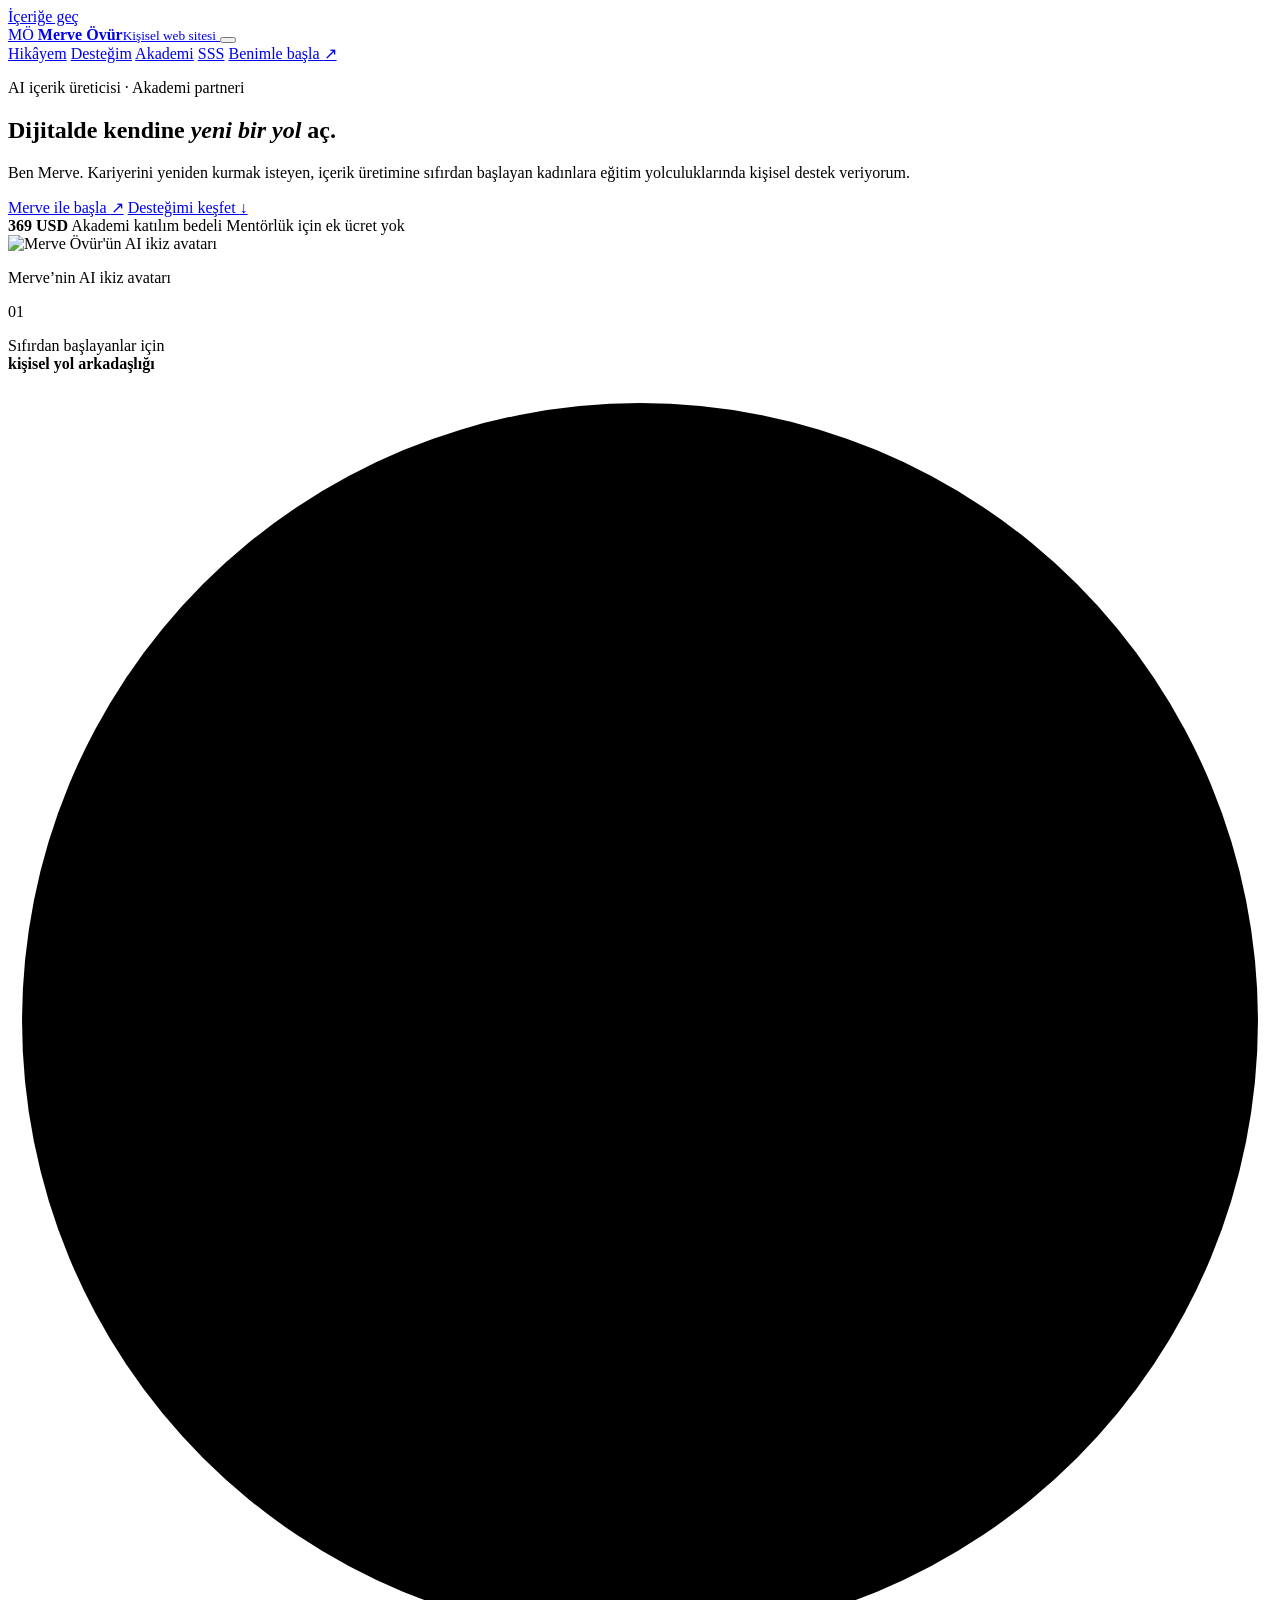
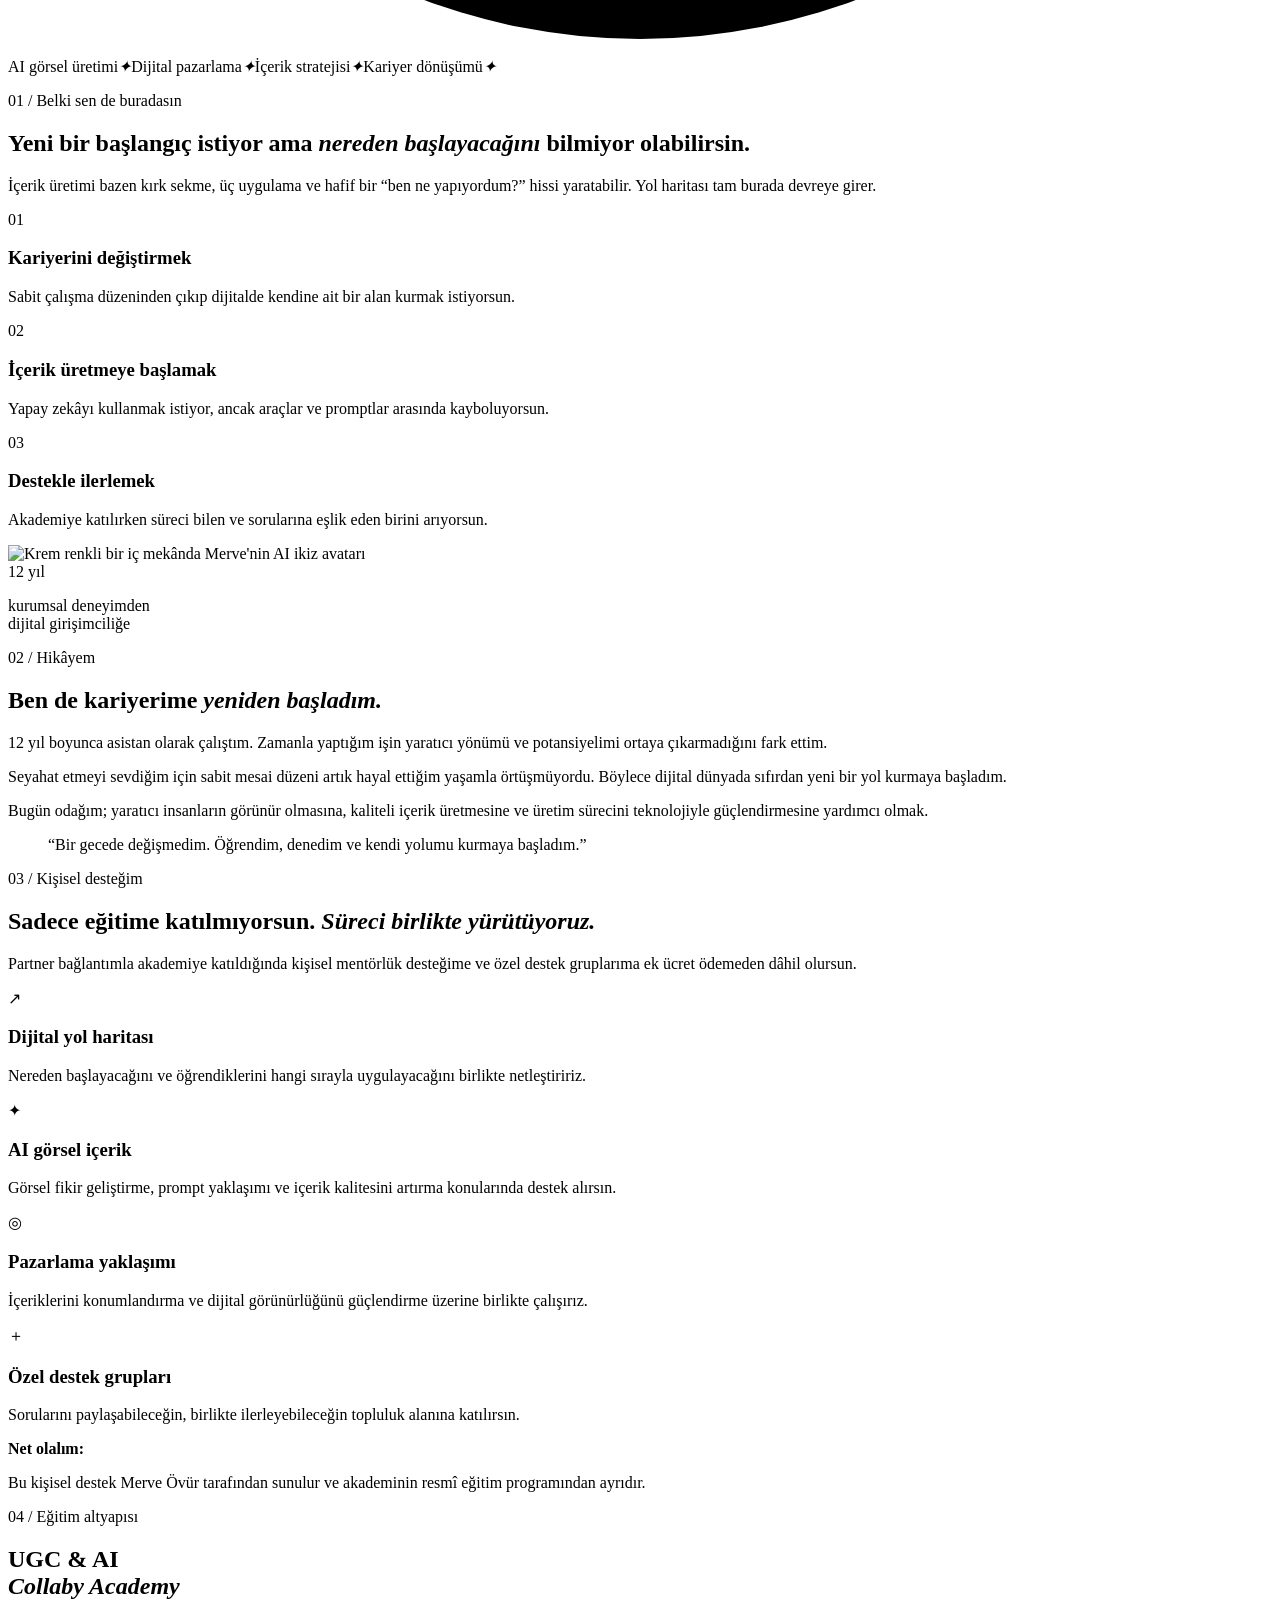
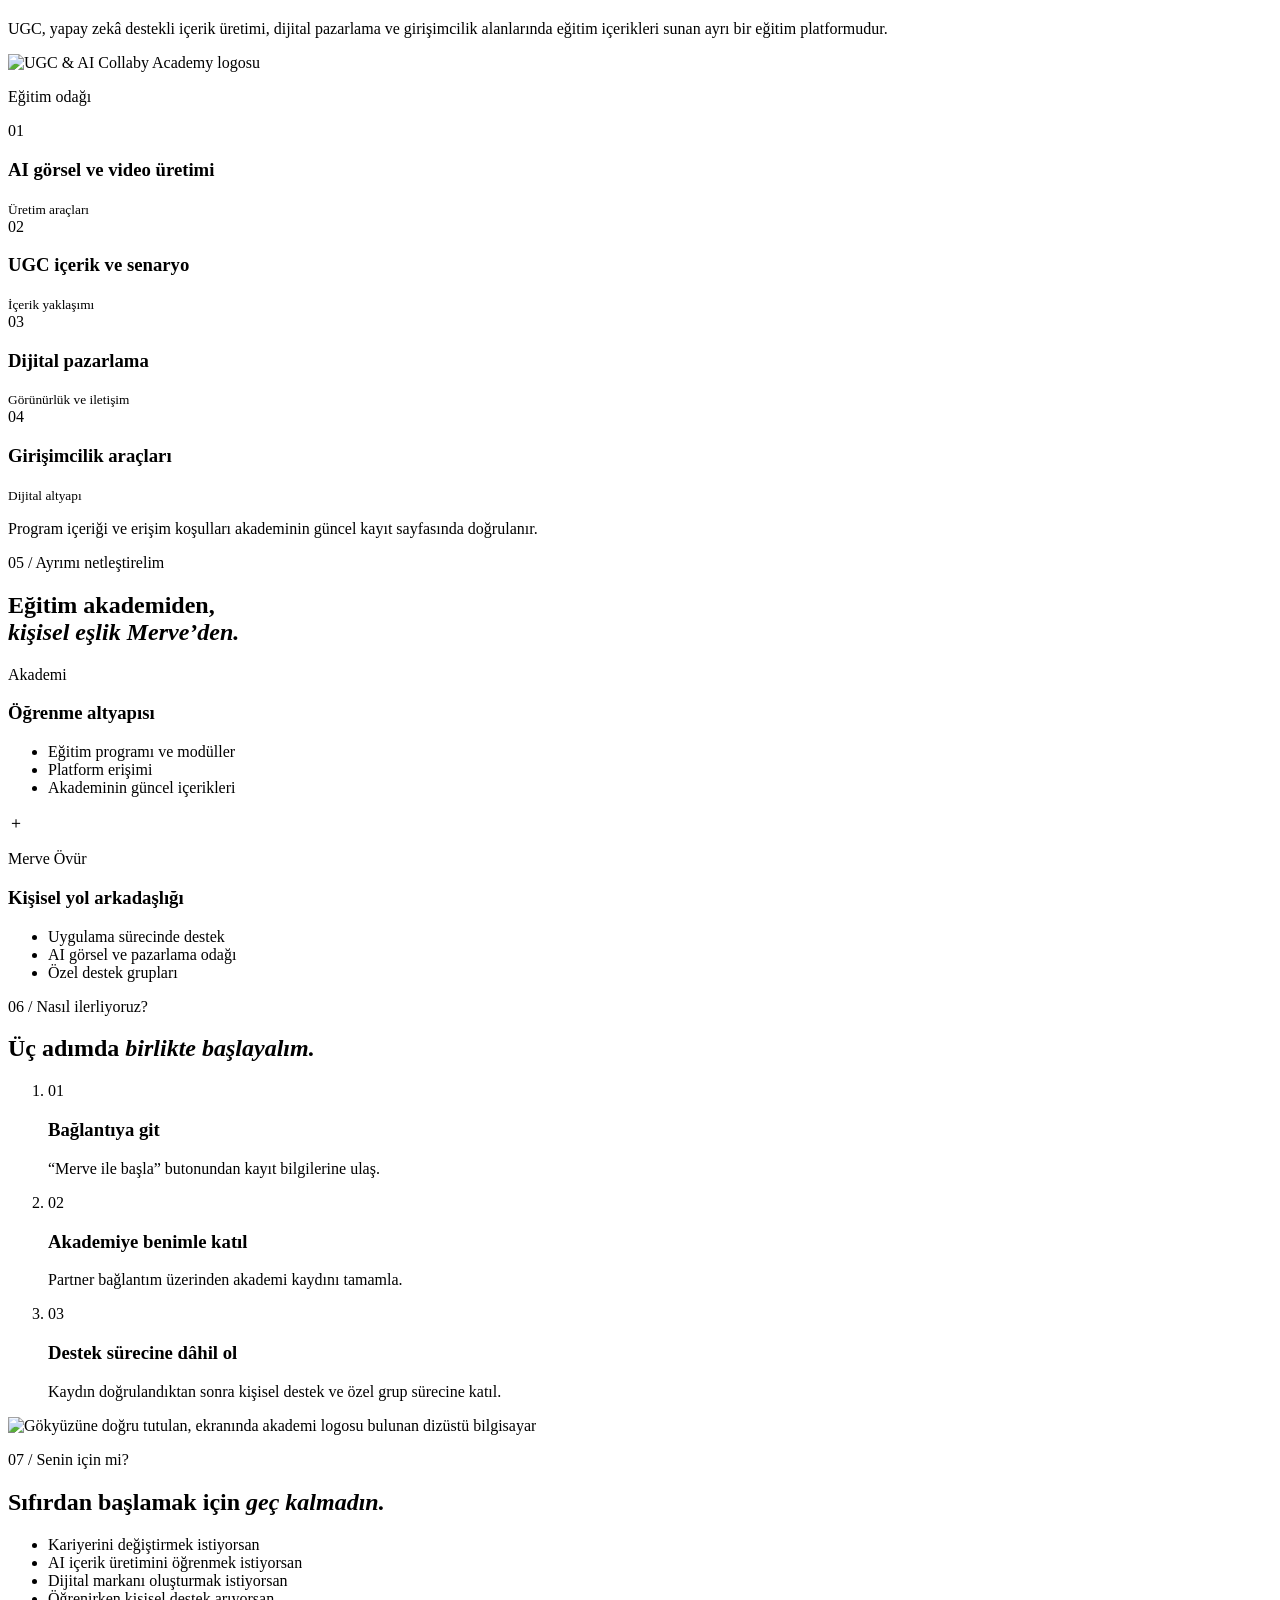
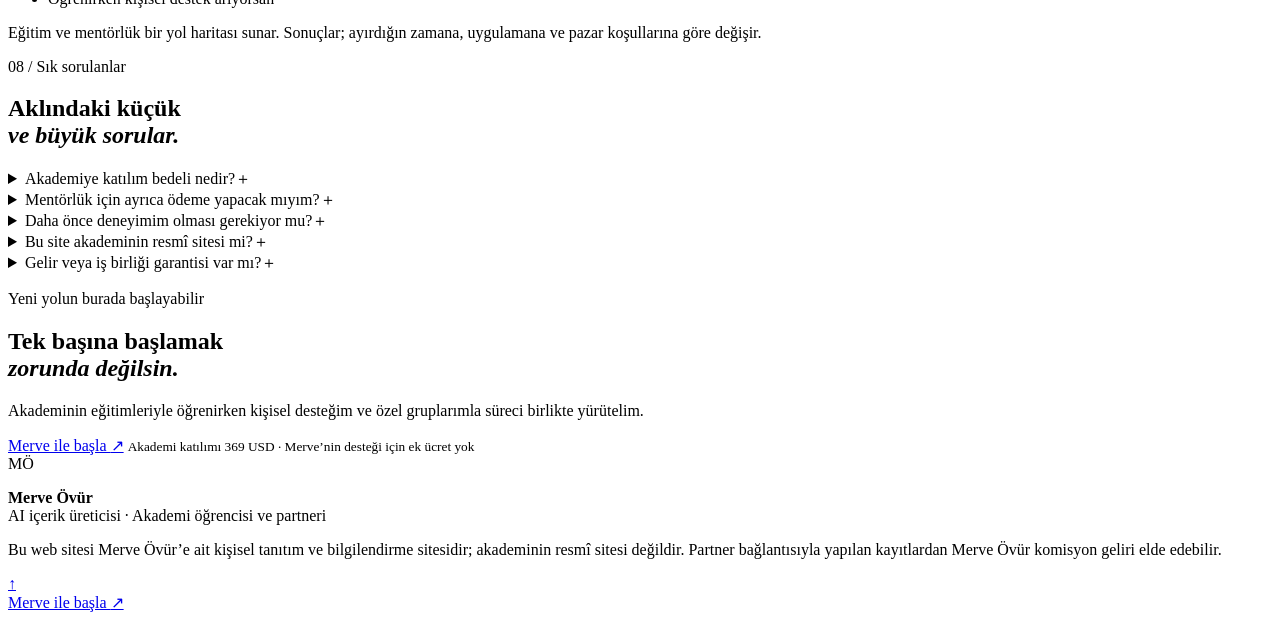
==== index.html @ 75c3d660 "Initialize Merve Digital website" ====
<!doctype html>
<html lang="tr">
  <head>
    <meta charset="UTF-8" />
    <meta name="viewport" content="width=device-width, initial-scale=1.0" />
    <meta name="theme-color" content="#173622" />
    <meta name="description" content="Merve Övür'ün kişisel web sitesi. AI içerik üretimi, dijital pazarlama, UGC & AI Collaby Academy partnerliği ve kişisel mentörlük desteği." />
    <meta property="og:title" content="Merve Övür | AI İçerik ve Dijital Yol Arkadaşlığı" />
    <meta property="og:description" content="Dijitalde yeni bir yol açarken eğitim ve kişisel destekle birlikte ilerle." />
    <meta property="og:type" content="website" />
    <meta property="og:image" content="assets/merve-portrait.webp" />
    <title>Merve Övür | AI İçerik ve Dijital Yol Arkadaşlığı</title>
    <link rel="preconnect" href="https://fonts.googleapis.com" />
    <link rel="preconnect" href="https://fonts.gstatic.com" crossorigin />
    <link href="https://fonts.googleapis.com/css2?family=DM+Sans:wght@400;500;600&family=DM+Serif+Display:ital@0;1&display=swap" rel="stylesheet" />
    <link rel="stylesheet" href="styles.css" />
    <script defer src="script.js"></script>
  </head>
  <body>
    <a class="skip-link" href="#main">İçeriğe geç</a>

    <header class="site-header" data-header>
      <a class="brand" href="#top" aria-label="Merve Övür ana sayfa">
        <span class="brand-mark">MÖ</span>
        <span><strong>Merve Övür</strong><small>Kişisel web sitesi</small></span>
      </a>
      <button class="menu-toggle" type="button" aria-label="Menüyü aç" aria-expanded="false" aria-controls="site-nav" data-menu-toggle>
        <span></span><span></span>
      </button>
      <nav id="site-nav" class="site-nav" aria-label="Ana menü" data-nav>
        <a href="#hikayem">Hikâyem</a>
        <a href="#destegim">Desteğim</a>
        <a href="#akademi">Akademi</a>
        <a href="#sss">SSS</a>
        <a class="button button-small" href="https://linktr.ee/mervedigital.co?utm_source=linktree_profile_share&amp;ltsid=5a8d7bae-e739-41e0-a7a1-f4cec3a619d0" target="_blank" rel="noopener noreferrer">Benimle başla <span aria-hidden="true">↗</span></a>
      </nav>
    </header>

    <main id="main">
      <section class="hero" id="top">
        <div class="hero-copy reveal">
          <p class="eyebrow"><span></span> AI içerik üreticisi · Akademi partneri</p>
          <h1>Dijitalde kendine <em>yeni bir yol</em> aç.</h1>
          <p class="hero-lead">Ben Merve. Kariyerini yeniden kurmak isteyen, içerik üretimine sıfırdan başlayan kadınlara eğitim yolculuklarında kişisel destek veriyorum.</p>
          <div class="hero-actions">
            <a class="button" href="https://linktr.ee/mervedigital.co?utm_source=linktree_profile_share&amp;ltsid=5a8d7bae-e739-41e0-a7a1-f4cec3a619d0" target="_blank" rel="noopener noreferrer">Merve ile başla <span aria-hidden="true">↗</span></a>
            <a class="text-link" href="#destegim">Desteğimi keşfet <span aria-hidden="true">↓</span></a>
          </div>
          <div class="hero-note">
            <strong>369 USD</strong>
            <span>Akademi katılım bedeli</span>
            <span class="dot"></span>
            <span>Mentörlük için ek ücret yok</span>
          </div>
        </div>

        <div class="hero-visual reveal">
          <div class="image-frame">
            <img src="assets/merve-portrait.webp" alt="Merve Övür'ün AI ikiz avatarı" width="857" height="1536" fetchpriority="high" />
            <p class="ai-label">Merve’nin AI ikiz avatarı</p>
          </div>
          <div class="floating-card">
            <span class="card-number">01</span>
            <p>Sıfırdan başlayanlar için<br /><strong>kişisel yol arkadaşlığı</strong></p>
          </div>
          <svg class="hero-orbit" viewBox="0 0 180 180" aria-hidden="true"><circle cx="90" cy="90" r="88" /></svg>
        </div>
      </section>

      <section class="ticker" aria-label="Uzmanlık alanları">
        <div>
          <span>AI görsel üretimi</span><i>✦</i><span>Dijital pazarlama</span><i>✦</i><span>İçerik stratejisi</span><i>✦</i><span>Kariyer dönüşümü</span><i>✦</i>
        </div>
      </section>

      <section class="recognition section" aria-labelledby="recognition-title">
        <p class="section-index">01 / Belki sen de buradasın</p>
        <div class="section-heading reveal">
          <h2 id="recognition-title">Yeni bir başlangıç istiyor ama <em>nereden başlayacağını</em> bilmiyor olabilirsin.</h2>
          <p>İçerik üretimi bazen kırk sekme, üç uygulama ve hafif bir “ben ne yapıyordum?” hissi yaratabilir. Yol haritası tam burada devreye girer.</p>
        </div>
        <div class="need-grid">
          <article class="need-card reveal"><span>01</span><h3>Kariyerini değiştirmek</h3><p>Sabit çalışma düzeninden çıkıp dijitalde kendine ait bir alan kurmak istiyorsun.</p></article>
          <article class="need-card reveal"><span>02</span><h3>İçerik üretmeye başlamak</h3><p>Yapay zekâyı kullanmak istiyor, ancak araçlar ve promptlar arasında kayboluyorsun.</p></article>
          <article class="need-card reveal"><span>03</span><h3>Destekle ilerlemek</h3><p>Akademiye katılırken süreci bilen ve sorularına eşlik eden birini arıyorsun.</p></article>
        </div>
      </section>

      <section class="story section" id="hikayem" aria-labelledby="story-title">
        <div class="story-visual reveal">
          <img src="assets/merve-story.webp" alt="Krem renkli bir iç mekânda Merve'nin AI ikiz avatarı" width="768" height="1344" loading="lazy" />
          <div class="story-caption"><span>12 yıl</span><p>kurumsal deneyimden<br />dijital girişimciliğe</p></div>
        </div>
        <div class="story-copy reveal">
          <p class="section-index">02 / Hikâyem</p>
          <h2 id="story-title">Ben de kariyerime <em>yeniden başladım.</em></h2>
          <p class="lead">12 yıl boyunca asistan olarak çalıştım. Zamanla yaptığım işin yaratıcı yönümü ve potansiyelimi ortaya çıkarmadığını fark ettim.</p>
          <p>Seyahat etmeyi sevdiğim için sabit mesai düzeni artık hayal ettiğim yaşamla örtüşmüyordu. Böylece dijital dünyada sıfırdan yeni bir yol kurmaya başladım.</p>
          <p>Bugün odağım; yaratıcı insanların görünür olmasına, kaliteli içerik üretmesine ve üretim sürecini teknolojiyle güçlendirmesine yardımcı olmak.</p>
          <blockquote>“Bir gecede değişmedim. Öğrendim, denedim ve kendi yolumu kurmaya başladım.”</blockquote>
        </div>
      </section>

      <section class="support section" id="destegim" aria-labelledby="support-title">
        <div class="section-heading light reveal">
          <p class="section-index">03 / Kişisel desteğim</p>
          <h2 id="support-title">Sadece eğitime katılmıyorsun. <em>Süreci birlikte yürütüyoruz.</em></h2>
          <p>Partner bağlantımla akademiye katıldığında kişisel mentörlük desteğime ve özel destek gruplarıma ek ücret ödemeden dâhil olursun.</p>
        </div>
        <div class="support-grid">
          <article class="support-card reveal"><div class="icon">↗</div><h3>Dijital yol haritası</h3><p>Nereden başlayacağını ve öğrendiklerini hangi sırayla uygulayacağını birlikte netleştiririz.</p></article>
          <article class="support-card reveal"><div class="icon">✦</div><h3>AI görsel içerik</h3><p>Görsel fikir geliştirme, prompt yaklaşımı ve içerik kalitesini artırma konularında destek alırsın.</p></article>
          <article class="support-card reveal"><div class="icon">◎</div><h3>Pazarlama yaklaşımı</h3><p>İçeriklerini konumlandırma ve dijital görünürlüğünü güçlendirme üzerine birlikte çalışırız.</p></article>
          <article class="support-card reveal"><div class="icon">＋</div><h3>Özel destek grupları</h3><p>Sorularını paylaşabileceğin, birlikte ilerleyebileceğin topluluk alanına katılırsın.</p></article>
        </div>
        <div class="clarity-note reveal">
          <strong>Net olalım:</strong>
          <p>Bu kişisel destek Merve Övür tarafından sunulur ve akademinin resmî eğitim programından ayrıdır.</p>
        </div>
      </section>

      <section class="academy section" id="akademi" aria-labelledby="academy-title">
        <div class="academy-intro reveal">
          <p class="section-index">04 / Eğitim altyapısı</p>
          <h2 id="academy-title">UGC &amp; AI<br /><em>Collaby Academy</em></h2>
          <p>UGC, yapay zekâ destekli içerik üretimi, dijital pazarlama ve girişimcilik alanlarında eğitim içerikleri sunan ayrı bir eğitim platformudur.</p>
          <img class="academy-logo" src="assets/academy-logo.webp" alt="UGC & AI Collaby Academy logosu" width="1280" height="1280" loading="lazy" />
        </div>
        <div class="curriculum reveal">
          <p class="curriculum-label">Eğitim odağı</p>
          <div class="curriculum-list">
            <div><span>01</span><h3>AI görsel ve video üretimi</h3><small>Üretim araçları</small></div>
            <div><span>02</span><h3>UGC içerik ve senaryo</h3><small>İçerik yaklaşımı</small></div>
            <div><span>03</span><h3>Dijital pazarlama</h3><small>Görünürlük ve iletişim</small></div>
            <div><span>04</span><h3>Girişimcilik araçları</h3><small>Dijital altyapı</small></div>
          </div>
          <p class="curriculum-disclaimer">Program içeriği ve erişim koşulları akademinin güncel kayıt sayfasında doğrulanır.</p>
        </div>
      </section>

      <section class="difference section" aria-labelledby="difference-title">
        <p class="section-index">05 / Ayrımı netleştirelim</p>
        <div class="section-heading reveal"><h2 id="difference-title">Eğitim akademiden,<br /><em>kişisel eşlik Merve’den.</em></h2></div>
        <div class="comparison reveal">
          <article><p class="comparison-kicker">Akademi</p><h3>Öğrenme altyapısı</h3><ul><li>Eğitim programı ve modüller</li><li>Platform erişimi</li><li>Akademinin güncel içerikleri</li></ul></article>
          <div class="comparison-plus">＋</div>
          <article class="accent"><p class="comparison-kicker">Merve Övür</p><h3>Kişisel yol arkadaşlığı</h3><ul><li>Uygulama sürecinde destek</li><li>AI görsel ve pazarlama odağı</li><li>Özel destek grupları</li></ul></article>
        </div>
      </section>

      <section class="steps section" aria-labelledby="steps-title">
        <div class="section-heading reveal"><p class="section-index">06 / Nasıl ilerliyoruz?</p><h2 id="steps-title">Üç adımda <em>birlikte başlayalım.</em></h2></div>
        <ol class="step-list">
          <li class="reveal"><span>01</span><div><h3>Bağlantıya git</h3><p>“Merve ile başla” butonundan kayıt bilgilerine ulaş.</p></div></li>
          <li class="reveal"><span>02</span><div><h3>Akademiye benimle katıl</h3><p>Partner bağlantım üzerinden akademi kaydını tamamla.</p></div></li>
          <li class="reveal"><span>03</span><div><h3>Destek sürecine dâhil ol</h3><p>Kaydın doğrulandıktan sonra kişisel destek ve özel grup sürecine katıl.</p></div></li>
        </ol>
      </section>

      <section class="fit section" aria-labelledby="fit-title">
        <div class="fit-image reveal"><img src="assets/academy-sky.webp" alt="Gökyüzüne doğru tutulan, ekranında akademi logosu bulunan dizüstü bilgisayar" width="720" height="1280" loading="lazy" /></div>
        <div class="fit-copy reveal"><p class="section-index">07 / Senin için mi?</p><h2 id="fit-title">Sıfırdan başlamak için <em>geç kalmadın.</em></h2><ul class="check-list"><li>Kariyerini değiştirmek istiyorsan</li><li>AI içerik üretimini öğrenmek istiyorsan</li><li>Dijital markanı oluşturmak istiyorsan</li><li>Öğrenirken kişisel destek arıyorsan</li></ul><p class="result-note">Eğitim ve mentörlük bir yol haritası sunar. Sonuçlar; ayırdığın zamana, uygulamana ve pazar koşullarına göre değişir.</p></div>
      </section>

      <section class="faq section" id="sss" aria-labelledby="faq-title">
        <div class="faq-heading reveal"><p class="section-index">08 / Sık sorulanlar</p><h2 id="faq-title">Aklındaki küçük<br /><em>ve büyük sorular.</em></h2></div>
        <div class="accordion" data-accordion>
          <details class="reveal"><summary>Akademiye katılım bedeli nedir?<span>＋</span></summary><p>Paylaşılan güncel katılım bedeli 369 USD’dir. Ödeme ve erişim koşullarını kayıt ekranında görebilirsin.</p></details>
          <details class="reveal"><summary>Mentörlük için ayrıca ödeme yapacak mıyım?<span>＋</span></summary><p>Hayır. Merve’nin partner bağlantısıyla akademiye katıldığında kişisel mentörlük ve özel grup desteği için ek ücret ödemezsin.</p></details>
          <details class="reveal"><summary>Daha önce deneyimim olması gerekiyor mu?<span>＋</span></summary><p>Hayır. Yapı, dijital içerik üretimine ve girişimciliğe sıfırdan başlayan kişilere de yöneliktir.</p></details>
          <details class="reveal"><summary>Bu site akademinin resmî sitesi mi?<span>＋</span></summary><p>Hayır. Bu site Merve Övür’e ait kişisel web sitesidir. Merve, akademinin öğrencisi ve partneridir.</p></details>
          <details class="reveal"><summary>Gelir veya iş birliği garantisi var mı?<span>＋</span></summary><p>Hayır. Eğitim veya mentörlük belirli bir gelir, müşteri ya da marka iş birliği garantisi vermez.</p></details>
        </div>
      </section>

      <section class="final-cta">
        <div class="cta-orbit" aria-hidden="true"></div>
        <p class="eyebrow"><span></span> Yeni yolun burada başlayabilir</p>
        <h2>Tek başına başlamak<br /><em>zorunda değilsin.</em></h2>
        <p>Akademinin eğitimleriyle öğrenirken kişisel desteğim ve özel gruplarımla süreci birlikte yürütelim.</p>
        <a class="button button-light" href="https://linktr.ee/mervedigital.co?utm_source=linktree_profile_share&amp;ltsid=5a8d7bae-e739-41e0-a7a1-f4cec3a619d0" target="_blank" rel="noopener noreferrer">Merve ile başla <span aria-hidden="true">↗</span></a>
        <small>Akademi katılımı 369 USD · Merve’nin desteği için ek ücret yok</small>
      </section>
    </main>

    <footer class="site-footer">
      <div><span class="footer-monogram">MÖ</span><p><strong>Merve Övür</strong><br />AI içerik üreticisi · Akademi öğrencisi ve partneri</p></div>
      <p class="legal">Bu web sitesi Merve Övür’e ait kişisel tanıtım ve bilgilendirme sitesidir; akademinin resmî sitesi değildir. Partner bağlantısıyla yapılan kayıtlardan Merve Övür komisyon geliri elde edebilir.</p>
      <a href="#top" class="to-top" aria-label="Sayfanın başına dön">↑</a>
    </footer>

    <a class="mobile-cta" href="https://linktr.ee/mervedigital.co?utm_source=linktree_profile_share&amp;ltsid=5a8d7bae-e739-41e0-a7a1-f4cec3a619d0" target="_blank" rel="noopener noreferrer">Merve ile başla <span>↗</span></a>
  </body>
</html>
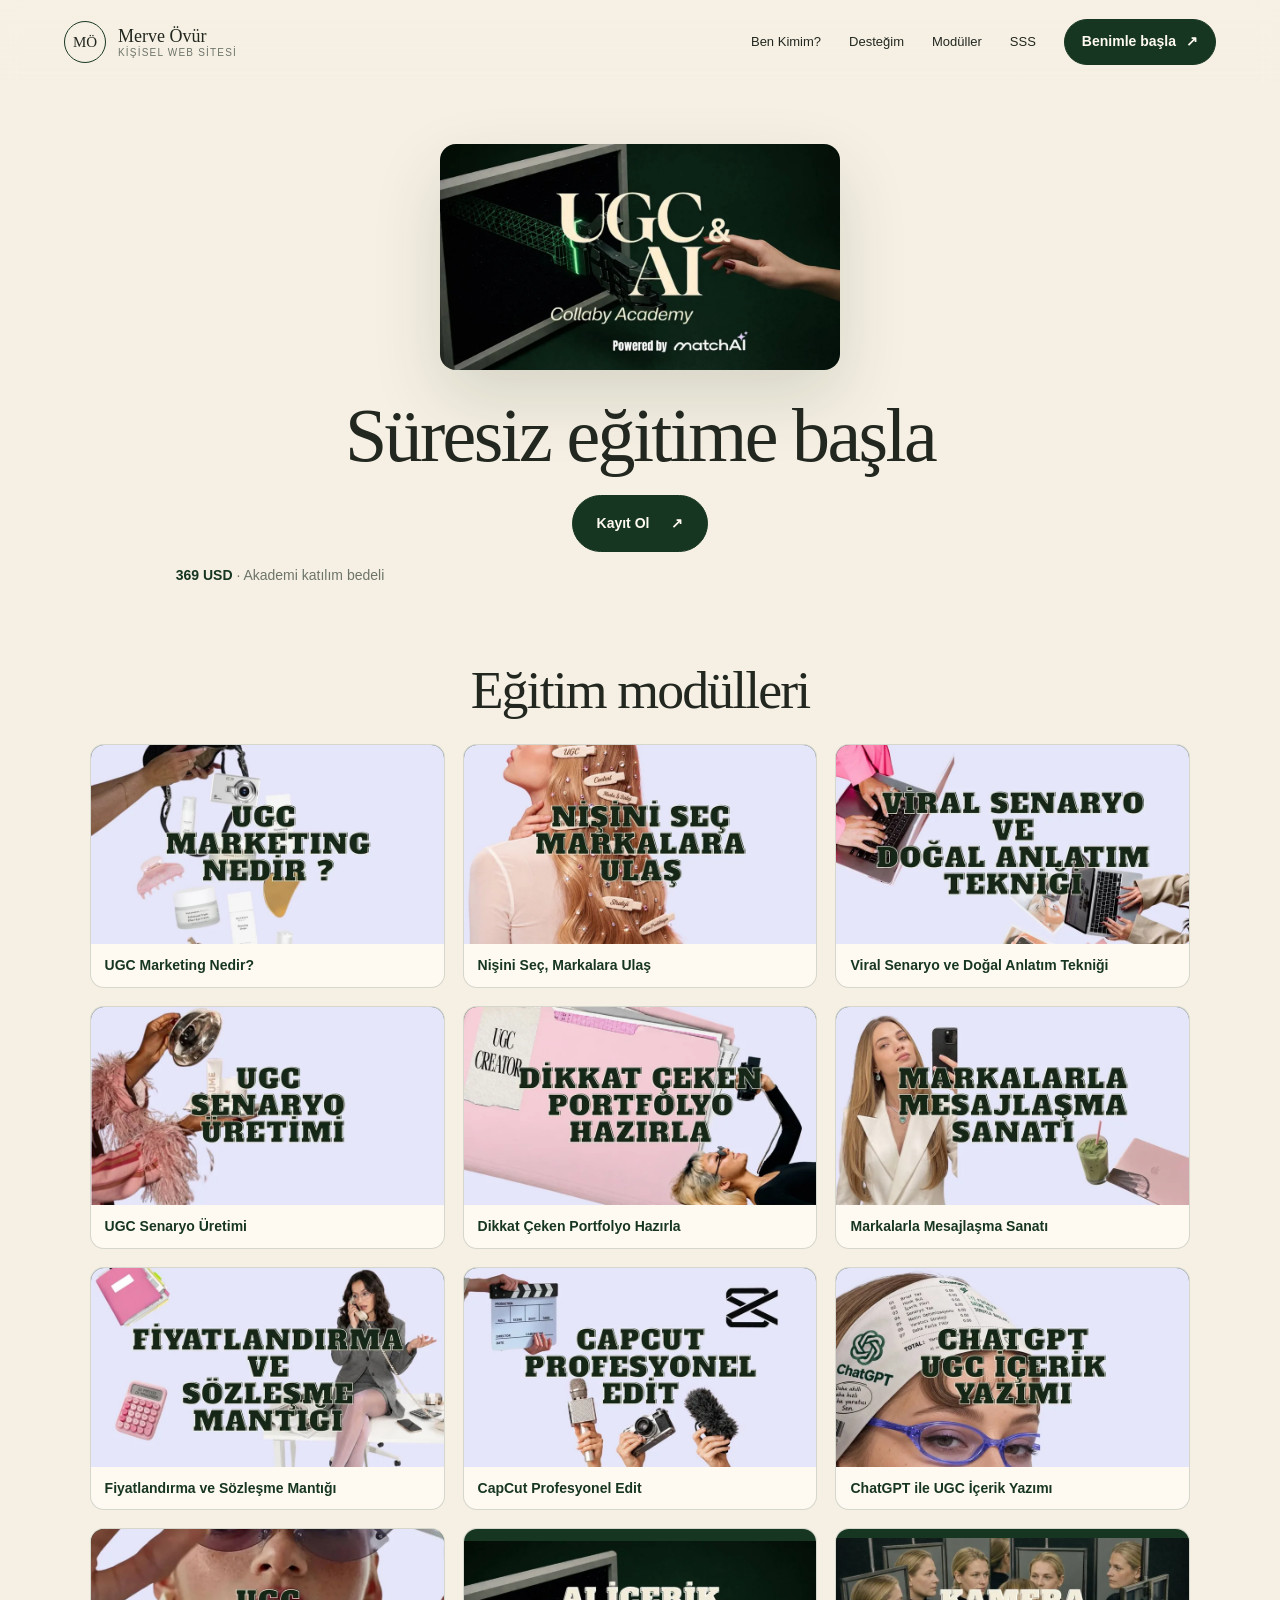
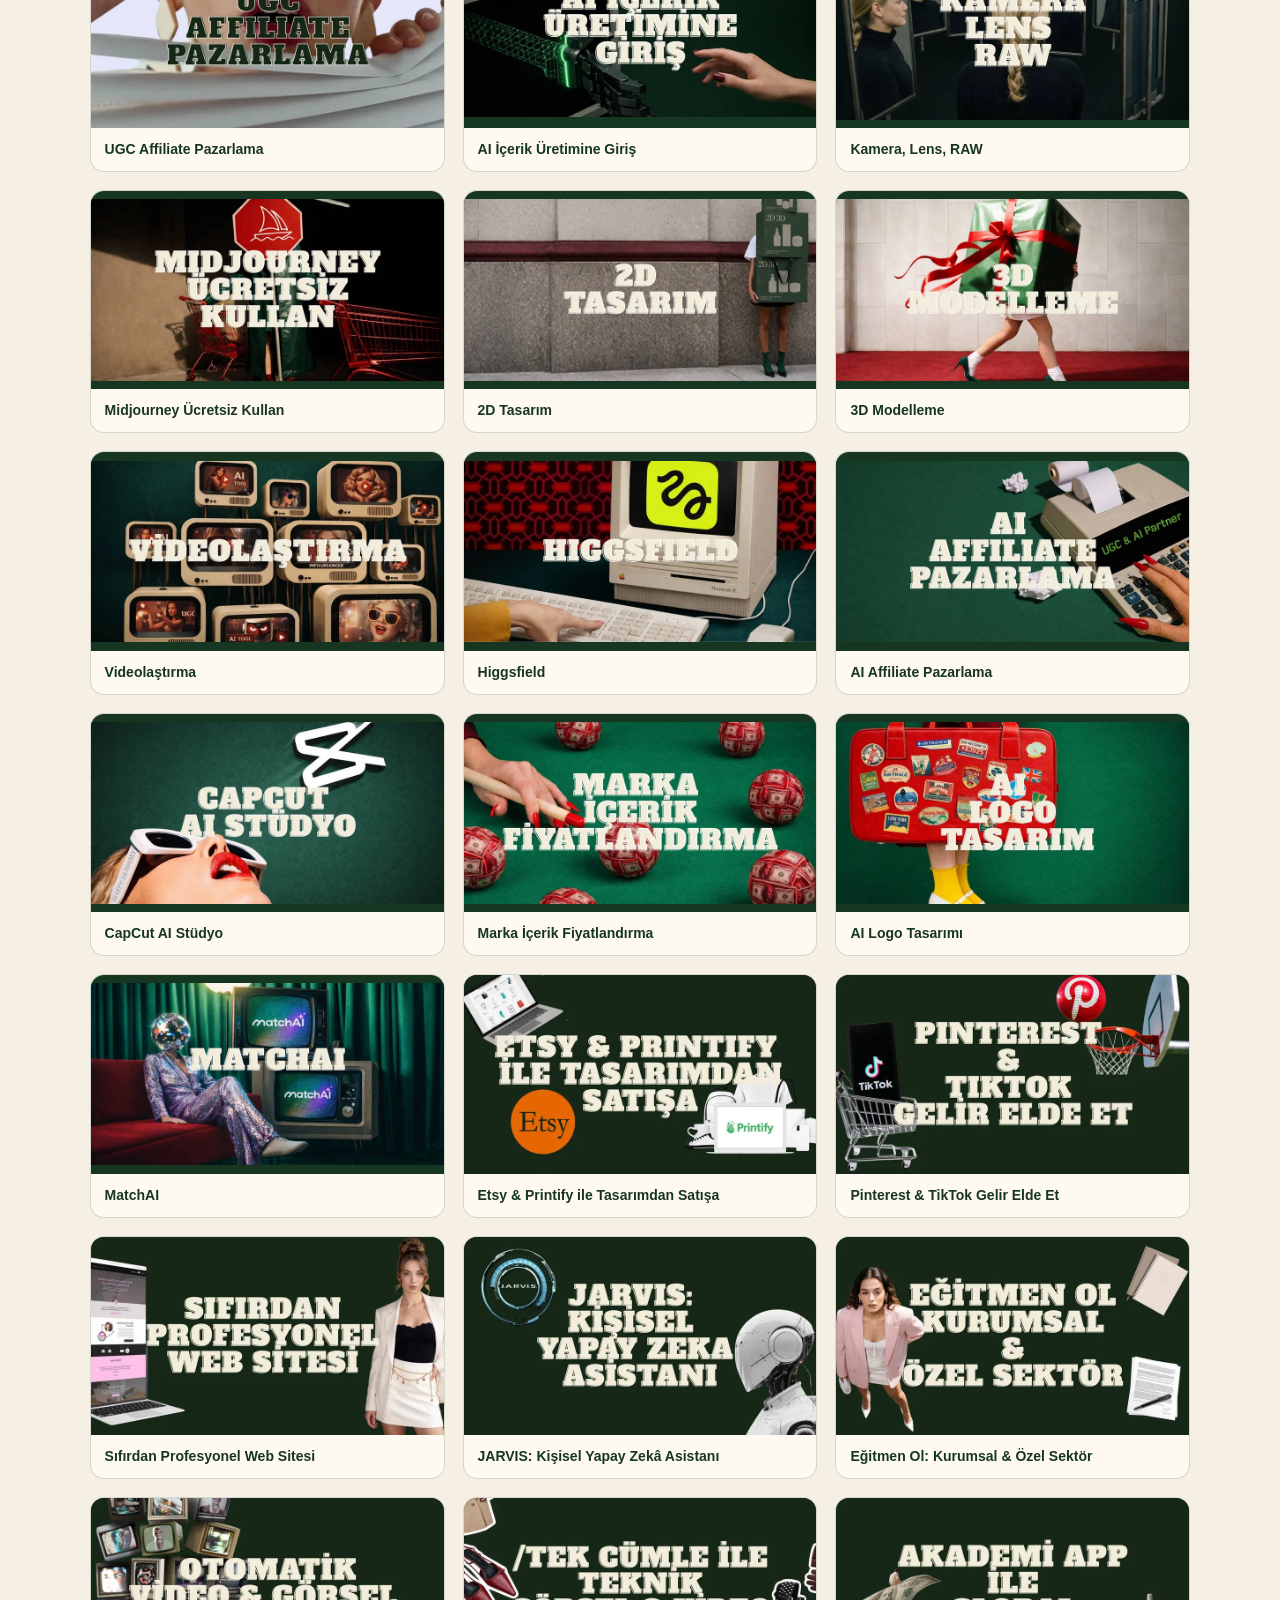
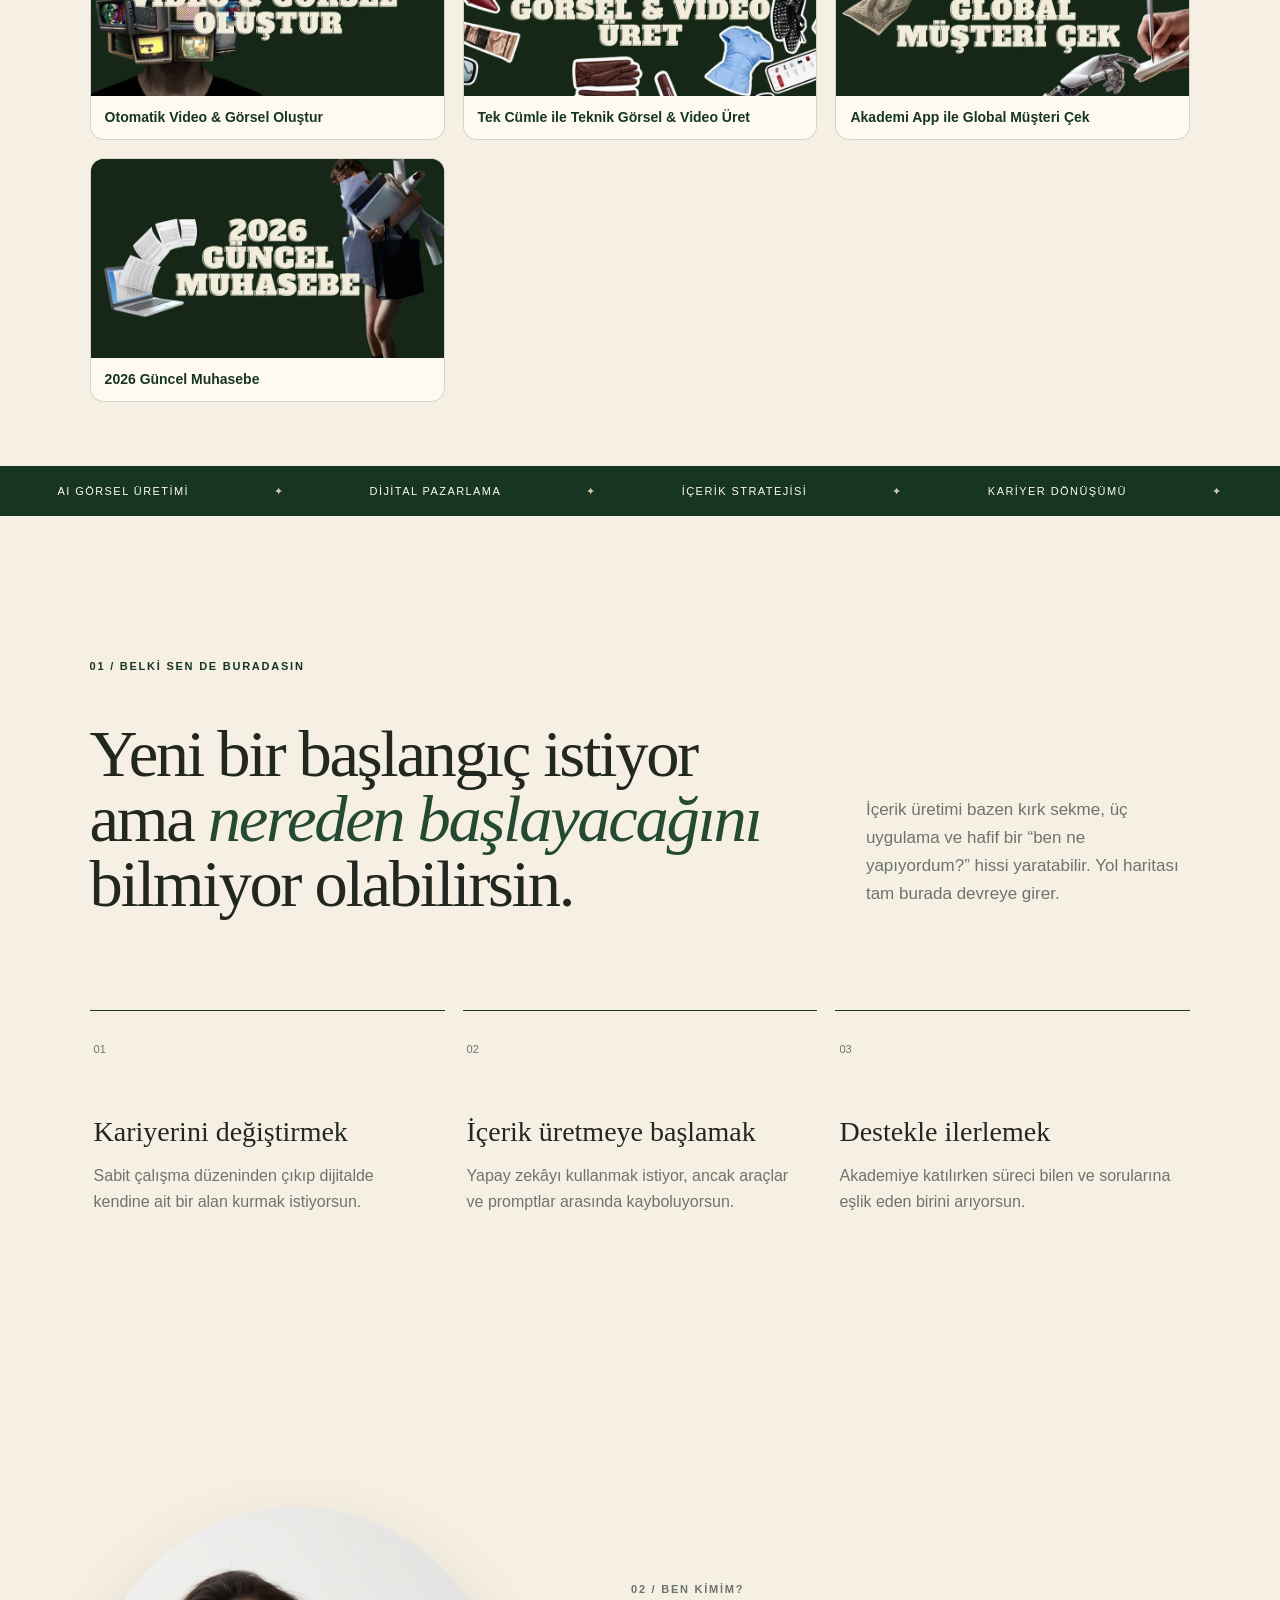
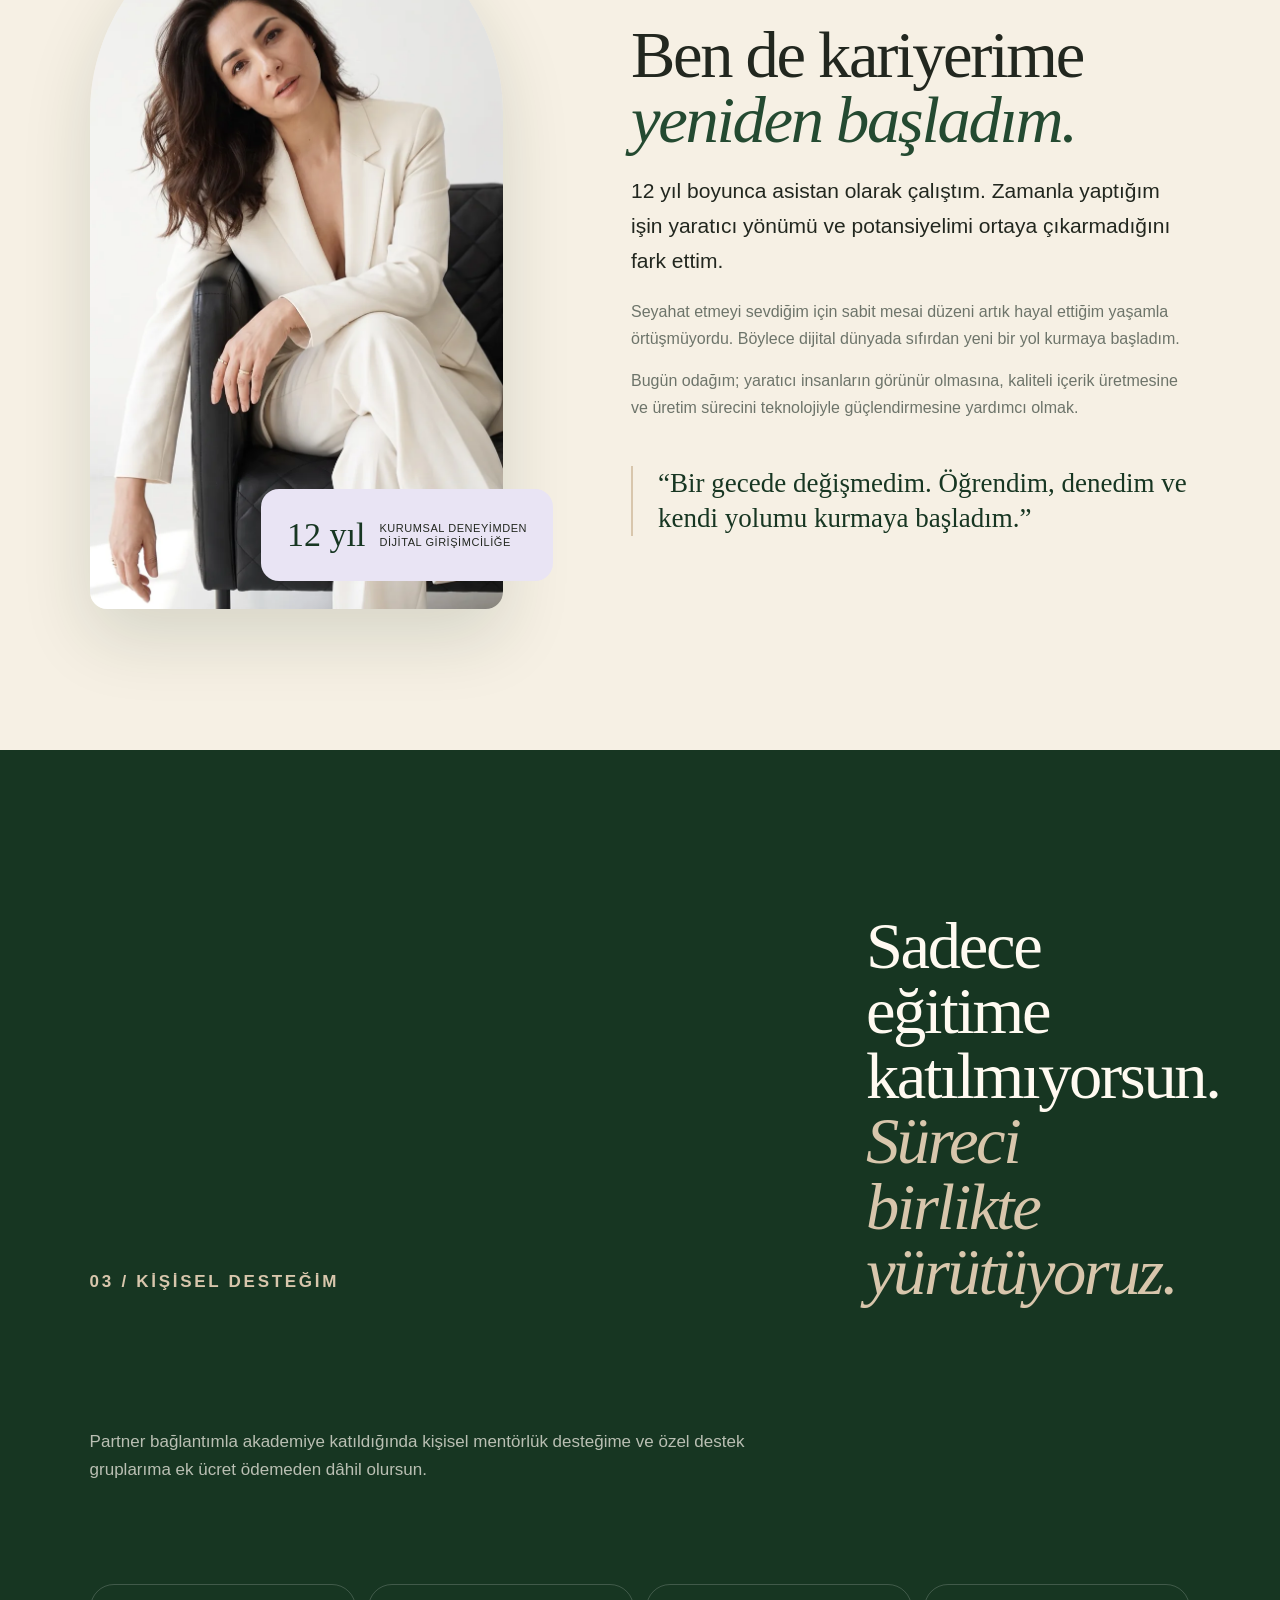
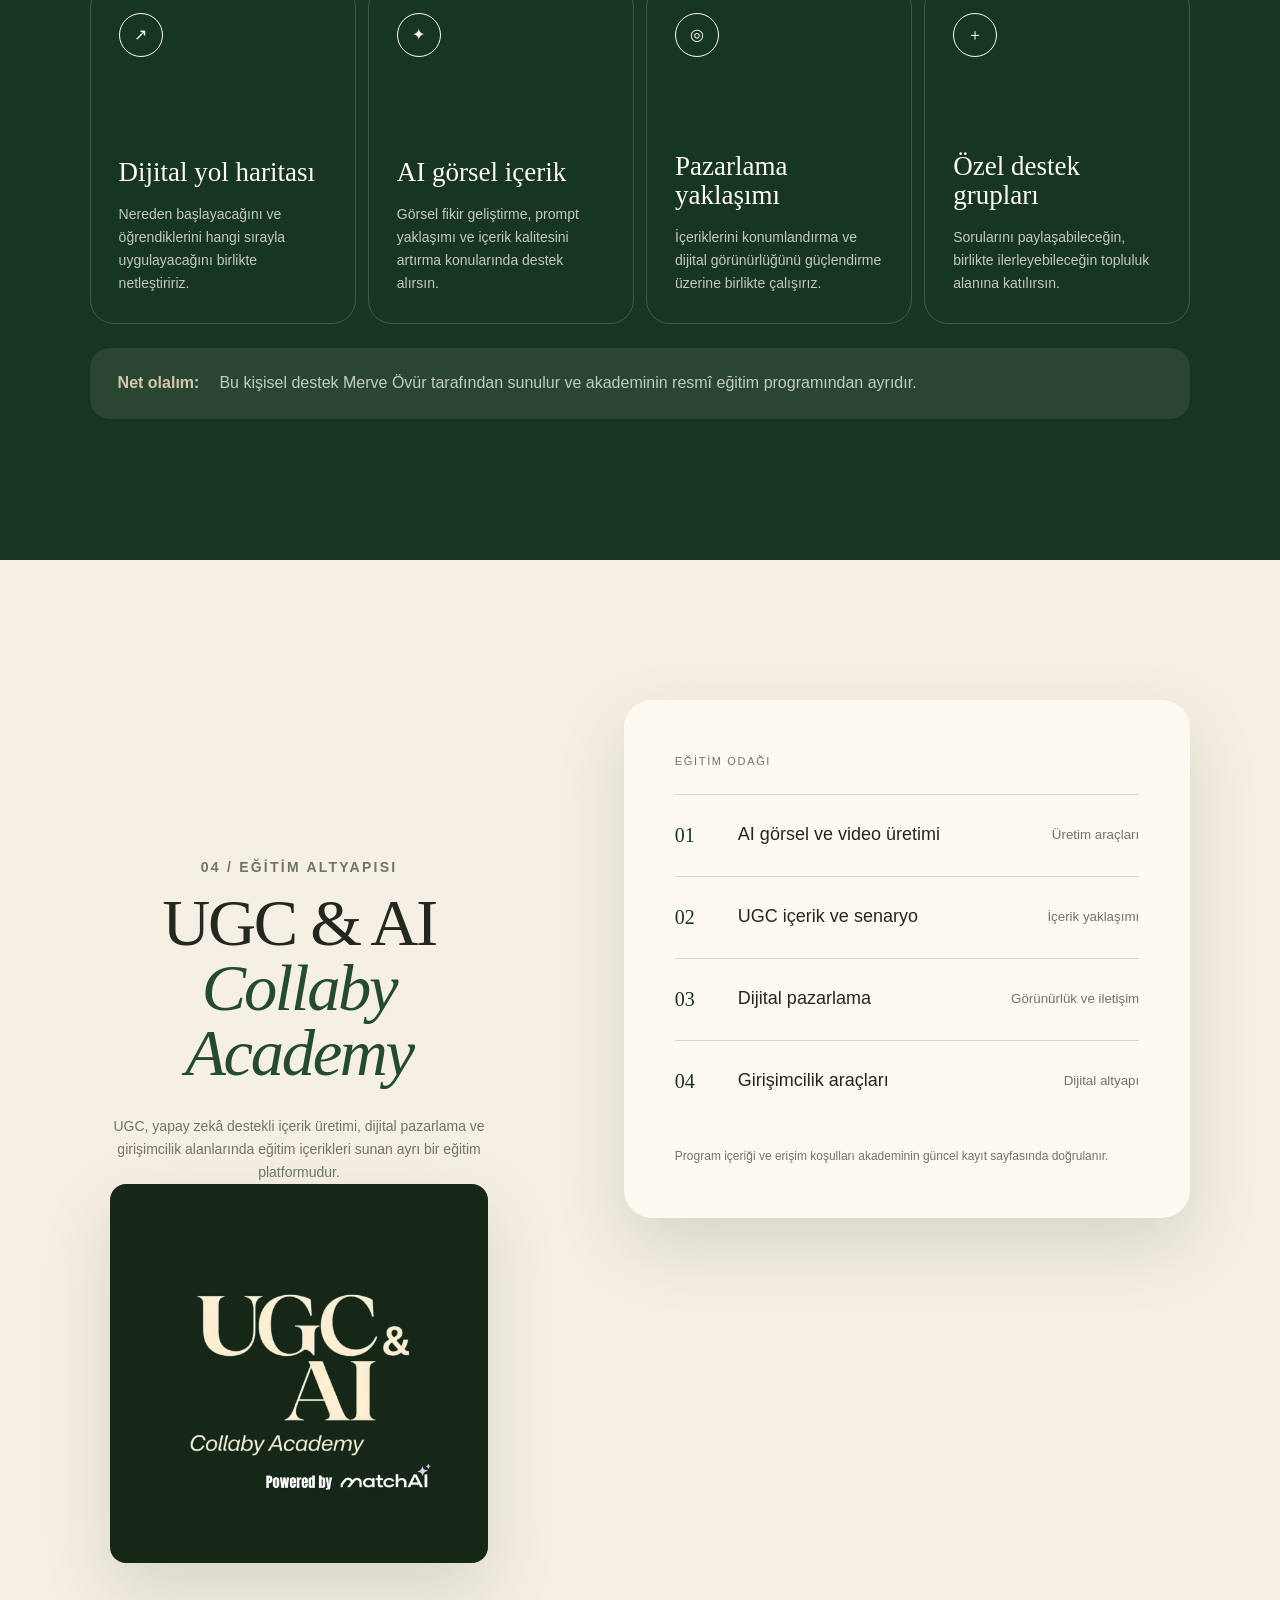
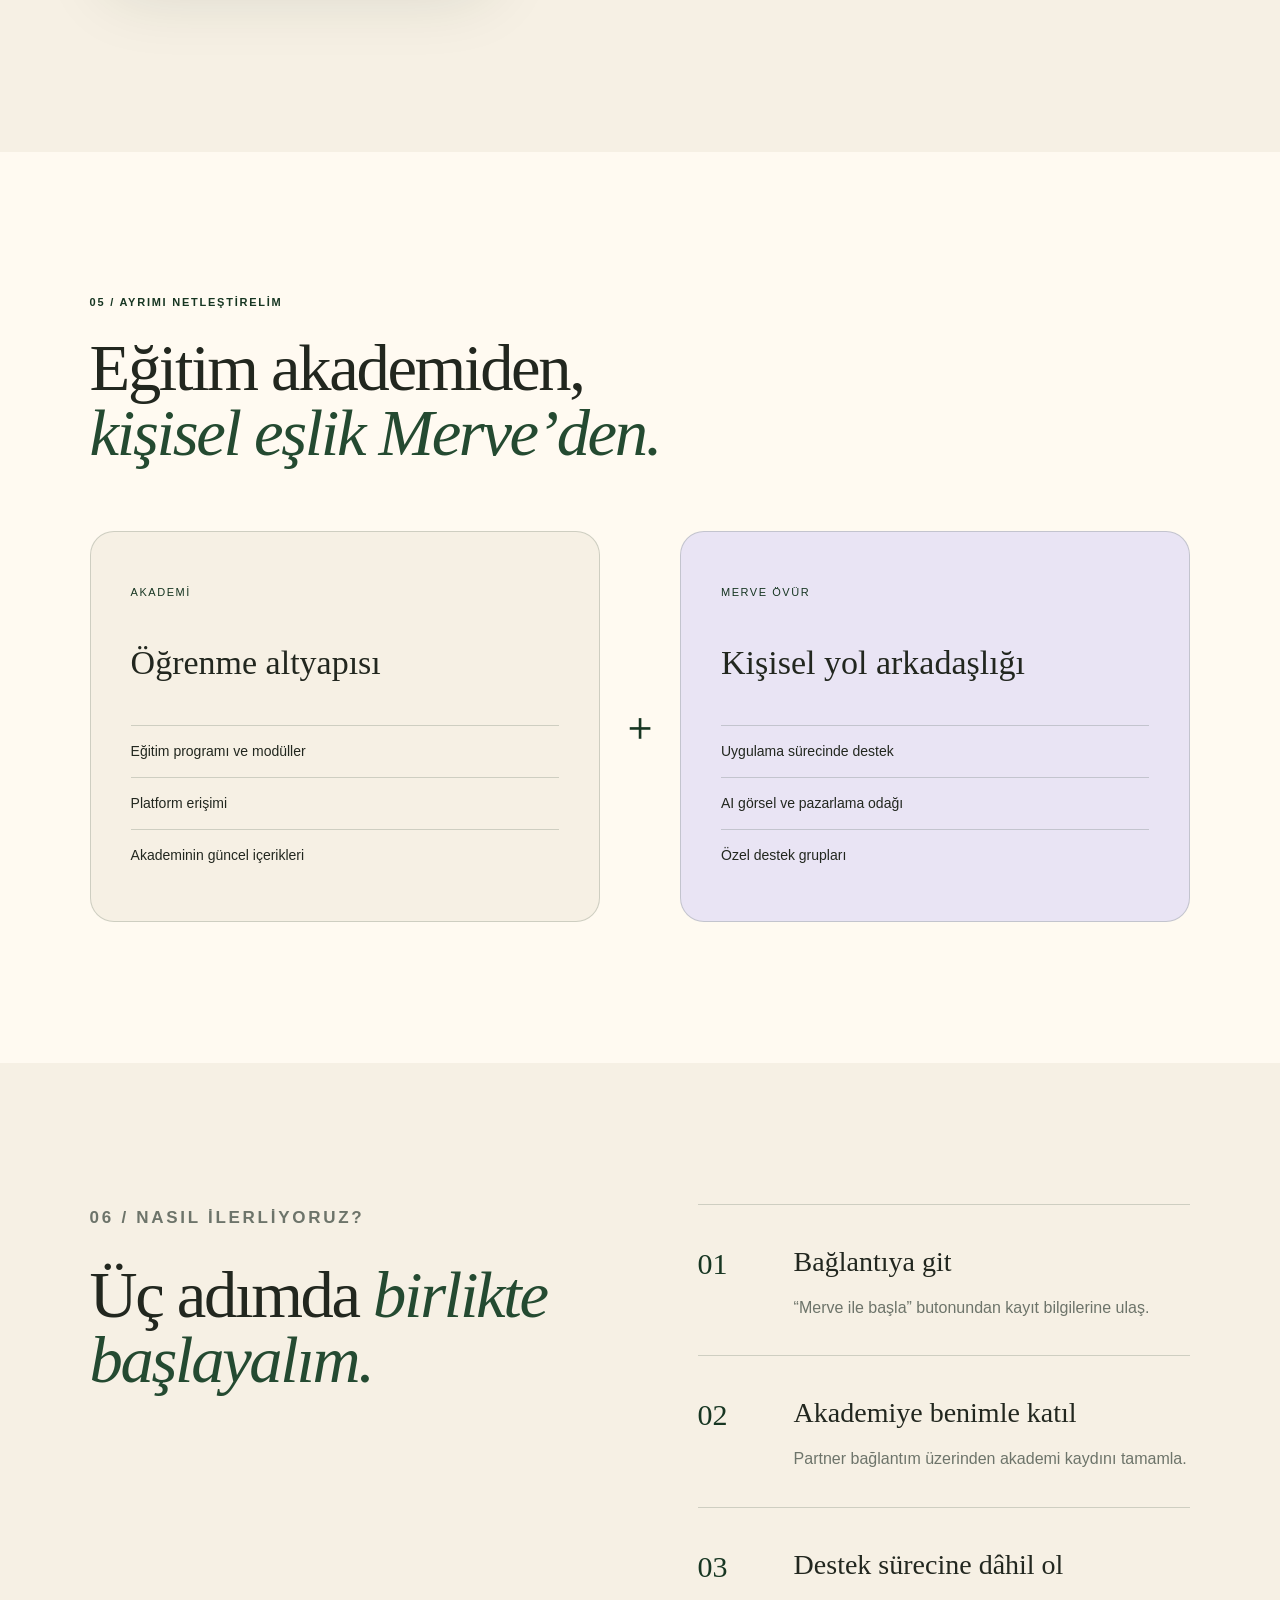
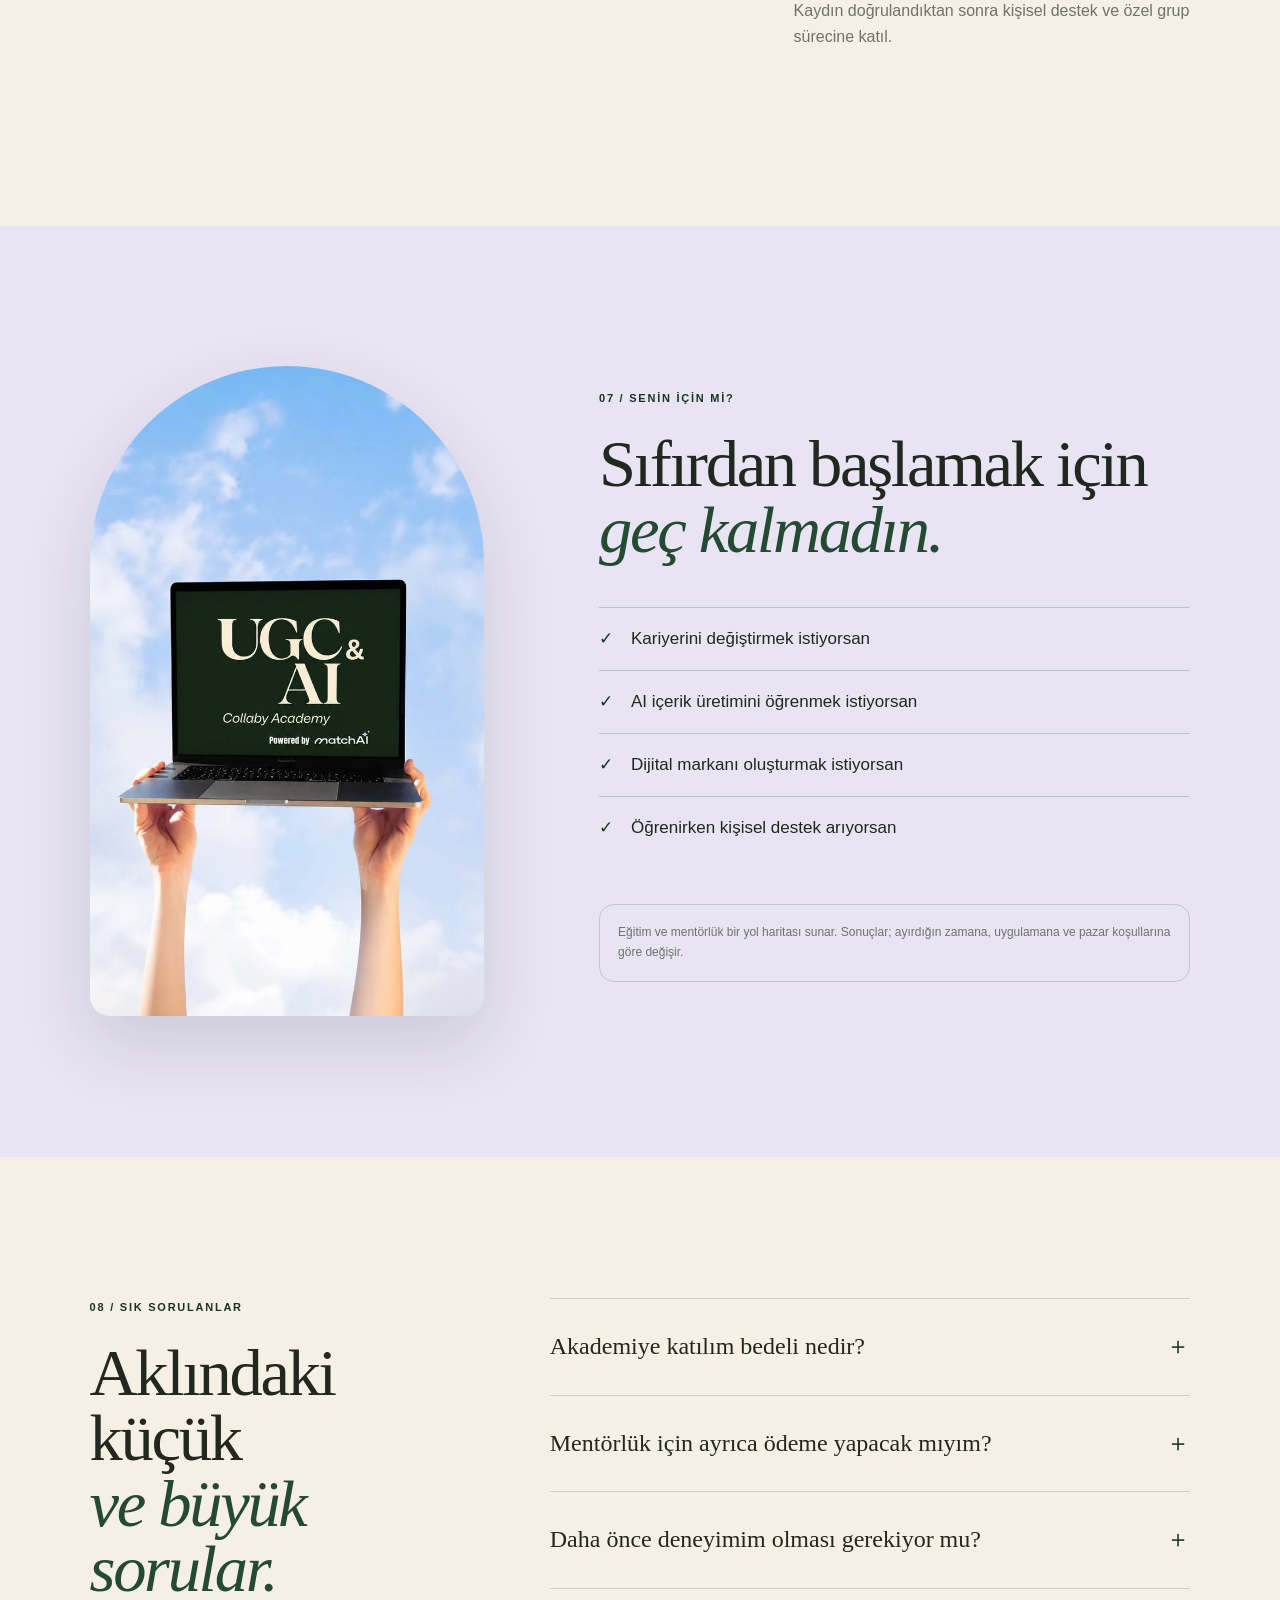
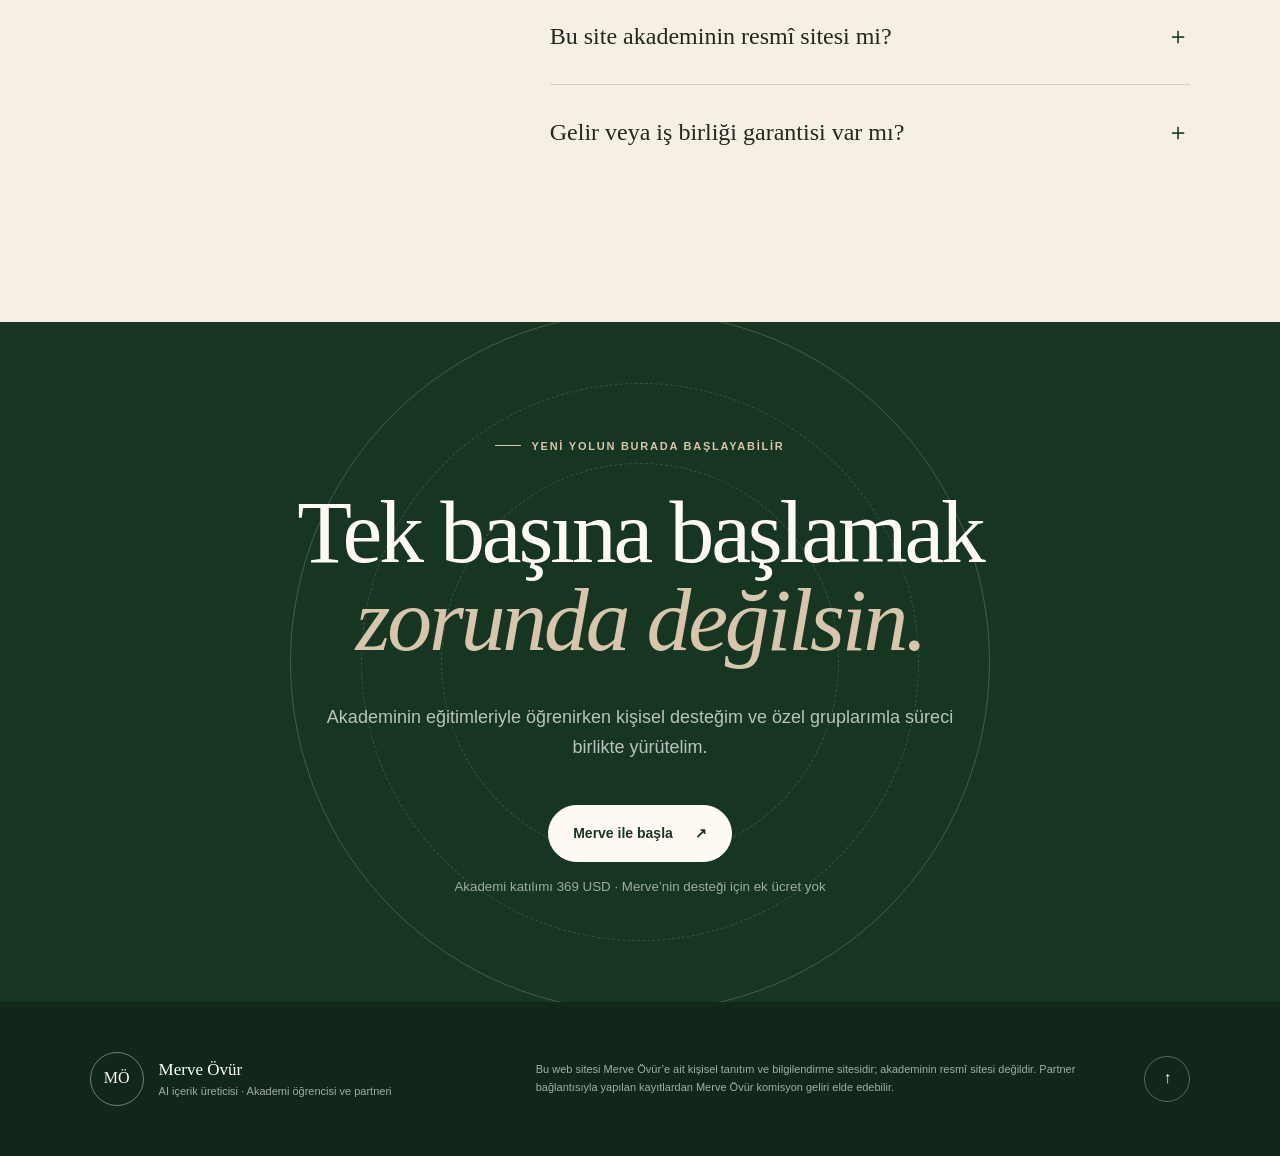
==== commit 977557a4: "Update academy landing and module catalog" ====
--- a/index.html
+++ b/index.html
@@ -28,43 +28,57 @@
         <span></span><span></span>
       </button>
       <nav id="site-nav" class="site-nav" aria-label="Ana menü" data-nav>
-        <a href="#hikayem">Hikâyem</a>
+        <a href="#hikayem">Ben Kimim?</a>
         <a href="#destegim">Desteğim</a>
-        <a href="#akademi">Akademi</a>
+        <a href="#moduller">Modüller</a>
         <a href="#sss">SSS</a>
         <a class="button button-small" href="https://linktr.ee/mervedigital.co?utm_source=linktree_profile_share&amp;ltsid=5a8d7bae-e739-41e0-a7a1-f4cec3a619d0" target="_blank" rel="noopener noreferrer">Benimle başla <span aria-hidden="true">↗</span></a>
       </nav>
     </header>
 
     <main id="main">
-      <section class="hero" id="top">
-        <div class="hero-copy reveal">
-          <p class="eyebrow"><span></span> AI içerik üreticisi · Akademi partneri</p>
-          <h1>Dijitalde kendine <em>yeni bir yol</em> aç.</h1>
-          <p class="hero-lead">Ben Merve. Kariyerini yeniden kurmak isteyen, içerik üretimine sıfırdan başlayan kadınlara eğitim yolculuklarında kişisel destek veriyorum.</p>
-          <div class="hero-actions">
-            <a class="button" href="https://linktr.ee/mervedigital.co?utm_source=linktree_profile_share&amp;ltsid=5a8d7bae-e739-41e0-a7a1-f4cec3a619d0" target="_blank" rel="noopener noreferrer">Merve ile başla <span aria-hidden="true">↗</span></a>
-            <a class="text-link" href="#destegim">Desteğimi keşfet <span aria-hidden="true">↓</span></a>
-          </div>
-          <div class="hero-note">
-            <strong>369 USD</strong>
-            <span>Akademi katılım bedeli</span>
-            <span class="dot"></span>
-            <span>Mentörlük için ek ücret yok</span>
-          </div>
-        </div>
-
-        <div class="hero-visual reveal">
-          <div class="image-frame">
-            <img src="assets/merve-portrait.webp" alt="Merve Övür'ün AI ikiz avatarı" width="857" height="1536" fetchpriority="high" />
-            <p class="ai-label">Merve’nin AI ikiz avatarı</p>
-          </div>
-          <div class="floating-card">
-            <span class="card-number">01</span>
-            <p>Sıfırdan başlayanlar için<br /><strong>kişisel yol arkadaşlığı</strong></p>
-          </div>
-          <svg class="hero-orbit" viewBox="0 0 180 180" aria-hidden="true"><circle cx="90" cy="90" r="88" /></svg>
-        </div>
+      <section class="academy-intro" id="top" aria-labelledby="intro-title">
+        <img src="assets/academy-banner.webp" alt="UGC &amp; AI Collaby Academy, Powered by matchAI" width="1000" height="564" fetchpriority="high" />
+        <h1 id="intro-title">Süresiz eğitime başla</h1>
+        <a class="button" href="https://linktr.ee/mervedigital.co?utm_source=linktree_profile_share&amp;ltsid=5a8d7bae-e739-41e0-a7a1-f4cec3a619d0" target="_blank" rel="noopener noreferrer">Kayıt Ol <span aria-hidden="true">↗</span></a>
+        <p><strong>369 USD</strong> · Akademi katılım bedeli</p>
+      </section>
+
+      <section class="section module-catalog" id="moduller" aria-labelledby="modules-title">
+        <h2 id="modules-title">Eğitim modülleri</h2>
+        <ol class="module-grid" role="list">
+          <li><figure><img src="assets/modules/01.webp" alt="" width="800" height="450" loading="lazy" decoding="async" /><figcaption>UGC Marketing Nedir?</figcaption></figure></li>
+          <li><figure><img src="assets/modules/02.webp" alt="" width="800" height="450" loading="lazy" decoding="async" /><figcaption>Nişini Seç, Markalara Ulaş</figcaption></figure></li>
+          <li><figure><img src="assets/modules/03.webp" alt="" width="800" height="450" loading="lazy" decoding="async" /><figcaption>Viral Senaryo ve Doğal Anlatım Tekniği</figcaption></figure></li>
+          <li><figure><img src="assets/modules/04.webp" alt="" width="800" height="450" loading="lazy" decoding="async" /><figcaption>UGC Senaryo Üretimi</figcaption></figure></li>
+          <li><figure><img src="assets/modules/05.webp" alt="" width="800" height="450" loading="lazy" decoding="async" /><figcaption>Dikkat Çeken Portfolyo Hazırla</figcaption></figure></li>
+          <li><figure><img src="assets/modules/06.webp" alt="" width="800" height="450" loading="lazy" decoding="async" /><figcaption>Markalarla Mesajlaşma Sanatı</figcaption></figure></li>
+          <li><figure><img src="assets/modules/07.webp" alt="" width="800" height="450" loading="lazy" decoding="async" /><figcaption>Fiyatlandırma ve Sözleşme Mantığı</figcaption></figure></li>
+          <li><figure><img src="assets/modules/08.webp" alt="" width="800" height="450" loading="lazy" decoding="async" /><figcaption>CapCut Profesyonel Edit</figcaption></figure></li>
+          <li><figure><img src="assets/modules/09.webp" alt="" width="800" height="450" loading="lazy" decoding="async" /><figcaption>ChatGPT ile UGC İçerik Yazımı</figcaption></figure></li>
+          <li><figure><img src="assets/modules/10.webp" alt="" width="800" height="450" loading="lazy" decoding="async" /><figcaption>UGC Affiliate Pazarlama</figcaption></figure></li>
+          <li><figure><img src="assets/modules/11.webp" alt="" width="800" height="399" loading="lazy" decoding="async" /><figcaption>AI İçerik Üretimine Giriş</figcaption></figure></li>
+          <li><figure><img src="assets/modules/12.webp" alt="" width="800" height="412" loading="lazy" decoding="async" /><figcaption>Kamera, Lens, RAW</figcaption></figure></li>
+          <li><figure><img src="assets/modules/13.webp" alt="" width="800" height="412" loading="lazy" decoding="async" /><figcaption>Midjourney Ücretsiz Kullan</figcaption></figure></li>
+          <li><figure><img src="assets/modules/14.webp" alt="" width="800" height="412" loading="lazy" decoding="async" /><figcaption>2D Tasarım</figcaption></figure></li>
+          <li><figure><img src="assets/modules/15.webp" alt="" width="800" height="412" loading="lazy" decoding="async" /><figcaption>3D Modelleme</figcaption></figure></li>
+          <li><figure><img src="assets/modules/16.webp" alt="" width="800" height="412" loading="lazy" decoding="async" /><figcaption>Videolaştırma</figcaption></figure></li>
+          <li><figure><img src="assets/modules/17.webp" alt="" width="800" height="412" loading="lazy" decoding="async" /><figcaption>Higgsfield</figcaption></figure></li>
+          <li><figure><img src="assets/modules/18.webp" alt="" width="800" height="412" loading="lazy" decoding="async" /><figcaption>AI Affiliate Pazarlama</figcaption></figure></li>
+          <li><figure><img src="assets/modules/19.webp" alt="" width="800" height="412" loading="lazy" decoding="async" /><figcaption>CapCut AI Stüdyo</figcaption></figure></li>
+          <li><figure><img src="assets/modules/20.webp" alt="" width="800" height="412" loading="lazy" decoding="async" /><figcaption>Marka İçerik Fiyatlandırma</figcaption></figure></li>
+          <li><figure><img src="assets/modules/21.webp" alt="" width="800" height="412" loading="lazy" decoding="async" /><figcaption>AI Logo Tasarımı</figcaption></figure></li>
+          <li><figure><img src="assets/modules/22.webp" alt="" width="800" height="412" loading="lazy" decoding="async" /><figcaption>MatchAI</figcaption></figure></li>
+          <li><figure><img src="assets/modules/23.webp" alt="" width="800" height="450" loading="lazy" decoding="async" /><figcaption>Etsy &amp; Printify ile Tasarımdan Satışa</figcaption></figure></li>
+          <li><figure><img src="assets/modules/24.webp" alt="" width="800" height="450" loading="lazy" decoding="async" /><figcaption>Pinterest &amp; TikTok Gelir Elde Et</figcaption></figure></li>
+          <li><figure><img src="assets/modules/25.webp" alt="" width="800" height="450" loading="lazy" decoding="async" /><figcaption>Sıfırdan Profesyonel Web Sitesi</figcaption></figure></li>
+          <li><figure><img src="assets/modules/26.webp" alt="" width="800" height="450" loading="lazy" decoding="async" /><figcaption>JARVIS: Kişisel Yapay Zekâ Asistanı</figcaption></figure></li>
+          <li><figure><img src="assets/modules/27.webp" alt="" width="800" height="450" loading="lazy" decoding="async" /><figcaption>Eğitmen Ol: Kurumsal &amp; Özel Sektör</figcaption></figure></li>
+          <li><figure><img src="assets/modules/28.webp" alt="" width="800" height="450" loading="lazy" decoding="async" /><figcaption>Otomatik Video &amp; Görsel Oluştur</figcaption></figure></li>
+          <li><figure><img src="assets/modules/29.webp" alt="" width="800" height="450" loading="lazy" decoding="async" /><figcaption>Tek Cümle ile Teknik Görsel &amp; Video Üret</figcaption></figure></li>
+          <li><figure><img src="assets/modules/30.webp" alt="" width="800" height="450" loading="lazy" decoding="async" /><figcaption>Akademi App ile Global Müşteri Çek</figcaption></figure></li>
+          <li><figure><img src="assets/modules/31.webp" alt="" width="800" height="450" loading="lazy" decoding="async" /><figcaption>2026 Güncel Muhasebe</figcaption></figure></li>
+        </ol>
       </section>
 
       <section class="ticker" aria-label="Uzmanlık alanları">
@@ -88,11 +102,11 @@
 
       <section class="story section" id="hikayem" aria-labelledby="story-title">
         <div class="story-visual reveal">
-          <img src="assets/merve-story.webp" alt="Krem renkli bir iç mekânda Merve'nin AI ikiz avatarı" width="768" height="1344" loading="lazy" />
+          <img src="assets/merve-white-suit.webp" alt="Siyah koltukta oturan beyaz takımlı Merve Övür" width="837" height="1500" loading="lazy" decoding="async" />
           <div class="story-caption"><span>12 yıl</span><p>kurumsal deneyimden<br />dijital girişimciliğe</p></div>
         </div>
         <div class="story-copy reveal">
-          <p class="section-index">02 / Hikâyem</p>
+          <p class="section-index">02 / Ben Kimim?</p>
           <h2 id="story-title">Ben de kariyerime <em>yeniden başladım.</em></h2>
           <p class="lead">12 yıl boyunca asistan olarak çalıştım. Zamanla yaptığım işin yaratıcı yönümü ve potansiyelimi ortaya çıkarmadığını fark ettim.</p>
           <p>Seyahat etmeyi sevdiğim için sabit mesai düzeni artık hayal ettiğim yaşamla örtüşmüyordu. Böylece dijital dünyada sıfırdan yeni bir yol kurmaya başladım.</p>
--- a/styles.css
+++ b/styles.css
@@ -0,0 +1,71 @@
+:root{--green:#173622;--green-2:#244a31;--cream:#f6f0e4;--paper:#fffaf1;--sand:#d8c6ac;--lilac:#e9e4f4;--ink:#22271f;--muted:#6d746a;--line:rgba(23,54,34,.18);--serif:"DM Serif Display",Georgia,serif;--sans:"DM Sans",Arial,sans-serif;--radius:28px;--shadow:0 28px 70px rgba(24,48,31,.14)}
+*{box-sizing:border-box}html{scroll-behavior:smooth;scroll-padding-top:100px}body{margin:0;background:var(--cream);color:var(--ink);font-family:var(--sans);font-size:16px;line-height:1.65;overflow-x:hidden}img{display:block;max-width:100%}a{color:inherit;text-decoration:none}button{font:inherit}.skip-link{position:fixed;left:16px;top:-80px;z-index:100;background:#fff;padding:12px 18px;border-radius:8px}.skip-link:focus{top:16px}.site-header{height:84px;padding:0 clamp(24px,5vw,80px);display:flex;align-items:center;justify-content:space-between;position:fixed;inset:0 0 auto;z-index:50;transition:.3s;background:linear-gradient(to bottom,rgba(246,240,228,.92),rgba(246,240,228,0));backdrop-filter:blur(8px)}.site-header.scrolled{height:70px;background:rgba(246,240,228,.92);border-bottom:1px solid var(--line)}.brand{display:flex;align-items:center;gap:12px}.brand-mark{display:grid;place-items:center;width:42px;height:42px;border:1px solid var(--green);border-radius:50%;font-family:var(--serif);font-size:15px}.brand strong,.brand small{display:block;line-height:1.25}.brand strong{font-family:var(--serif);font-size:18px;font-weight:400}.brand small{font-size:10px;letter-spacing:.12em;text-transform:uppercase;color:var(--muted)}.site-nav{display:flex;align-items:center;gap:28px;font-size:13px}.site-nav>a:not(.button){position:relative}.site-nav>a:not(.button):after{content:"";position:absolute;left:0;right:100%;bottom:-5px;height:1px;background:var(--green);transition:.25s}.site-nav>a:hover:after{right:0}.menu-toggle{display:none;border:0;background:none;padding:10px}.menu-toggle span{display:block;width:24px;height:1px;background:var(--green);margin:6px}.button{display:inline-flex;align-items:center;justify-content:center;gap:22px;background:var(--green);color:var(--paper);padding:16px 24px;border-radius:999px;font-size:14px;font-weight:600;transition:.25s;border:1px solid var(--green)}.button:hover{transform:translateY(-2px);box-shadow:0 12px 24px rgba(23,54,34,.2);background:var(--green-2)}.button-small{padding:10px 17px;gap:10px}.hero{min-height:100vh;padding:130px clamp(24px,7vw,110px) 70px;display:grid;grid-template-columns:1.05fr .95fr;align-items:center;gap:clamp(40px,8vw,120px);max-width:1600px;margin:auto}.hero-copy{max-width:680px}.eyebrow,.section-index{font-size:11px;text-transform:uppercase;letter-spacing:.16em;font-weight:600}.eyebrow{display:flex;align-items:center;gap:10px;color:var(--green)}.eyebrow span{width:26px;height:1px;background:currentColor}.hero h1,.section h2,.final-cta h2{font-family:var(--serif);font-weight:400;line-height:.98;letter-spacing:-.035em;margin:22px 0}.hero h1{font-size:clamp(58px,7.5vw,110px)}em{font-weight:400;color:var(--green-2)}.hero-lead{font-size:clamp(18px,1.6vw,23px);max-width:600px;color:#4c554b;line-height:1.55}.hero-actions{display:flex;align-items:center;gap:30px;margin-top:36px}.text-link{font-size:14px;font-weight:600;border-bottom:1px solid var(--green);padding-bottom:4px}.hero-note{display:flex;align-items:center;gap:12px;margin-top:36px;font-size:12px;color:var(--muted);flex-wrap:wrap}.hero-note strong{font-size:16px;color:var(--green)}.dot{width:4px;height:4px;background:var(--sand);border-radius:50%}.hero-visual{position:relative;min-height:670px;display:flex;align-items:center;justify-content:center}.image-frame{width:min(78%,440px);height:650px;border-radius:240px 240px 24px 24px;overflow:hidden;position:relative;box-shadow:var(--shadow);z-index:2}.image-frame img{width:100%;height:100%;object-fit:cover;object-position:center 23%}.ai-label{position:absolute;bottom:10px;right:10px;background:rgba(255,250,241,.82);backdrop-filter:blur(7px);border-radius:999px;padding:6px 10px;font-size:9px;letter-spacing:.06em;text-transform:uppercase}.floating-card{position:absolute;left:0;bottom:70px;background:var(--paper);padding:22px 26px;width:250px;border-radius:20px;box-shadow:var(--shadow);z-index:3;display:flex;gap:16px;align-items:flex-start}.floating-card p{margin:0;font-size:13px;line-height:1.5}.card-number{font-family:var(--serif);color:var(--green);font-size:25px}.hero-orbit{position:absolute;width:560px;max-width:100%;right:-15%;top:3%;fill:none;stroke:var(--sand);stroke-width:.5;stroke-dasharray:3 5;animation:spin 50s linear infinite}@keyframes spin{to{transform:rotate(360deg)}}.ticker{background:var(--green);color:var(--paper);overflow:hidden;padding:16px 0;white-space:nowrap}.ticker div{display:flex;justify-content:space-around;gap:30px;min-width:max-content;padding:0 30px;text-transform:uppercase;letter-spacing:.13em;font-size:11px}.ticker i{color:var(--sand);font-style:normal}.section{padding:clamp(90px,11vw,170px) clamp(24px,7vw,110px);max-width:1600px;margin:auto}.section-index{color:var(--green);margin:0 0 24px}.section-heading{display:grid;grid-template-columns:minmax(0,1.35fr) minmax(280px,.65fr);align-items:end;gap:8vw}.section h2{font-size:clamp(45px,5.2vw,78px)}.section-heading>p{color:var(--muted);font-size:17px;margin:0 0 30px}.need-grid{display:grid;grid-template-columns:repeat(3,1fr);gap:18px;margin-top:72px}.need-card{border-top:1px solid var(--green);padding:24px 4px 10px}.need-card span{font-size:11px;color:var(--muted)}.need-card h3{font-family:var(--serif);font-size:28px;font-weight:400;line-height:1.1;margin:55px 0 15px}.need-card p{color:var(--muted);margin:0;max-width:340px}.story{display:grid;grid-template-columns:.85fr 1.15fr;gap:10vw;align-items:center}.story-visual{position:relative}.story-visual img{height:min(78vh,760px);width:100%;object-fit:cover;border-radius:240px 240px 20px 20px;box-shadow:var(--shadow)}.story-caption{position:absolute;bottom:28px;right:-50px;background:var(--lilac);padding:18px 26px;border-radius:18px;display:flex;align-items:center;gap:14px}.story-caption span{font-family:var(--serif);font-size:34px;color:var(--green)}.story-caption p{font-size:11px;line-height:1.3;text-transform:uppercase;letter-spacing:.05em}.story-copy h2{margin-top:10px}.story-copy>p{color:var(--muted);max-width:680px}.story-copy .lead{font-size:21px;color:var(--ink)}blockquote{font-family:var(--serif);font-size:27px;line-height:1.3;margin:45px 0 0;padding-left:25px;border-left:2px solid var(--sand);color:var(--green)}.support{max-width:none;background:var(--green);color:var(--paper)}.support>*{max-width:1380px;margin-left:auto;margin-right:auto}.light .section-index,.light em{color:var(--sand)}.light>p{color:rgba(255,250,241,.7)}.support-grid{display:grid;grid-template-columns:repeat(4,1fr);gap:12px;margin-top:70px}.support-card{min-height:340px;padding:28px;border:1px solid rgba(255,255,255,.18);border-radius:24px;display:flex;flex-direction:column;transition:.3s}.support-card:hover{background:var(--paper);color:var(--green);transform:translateY(-5px)}.support-card .icon{width:44px;height:44px;border:1px solid currentColor;border-radius:50%;display:grid;place-items:center}.support-card h3{font-family:var(--serif);font-size:27px;font-weight:400;line-height:1.1;margin:auto 0 15px}.support-card p{font-size:14px;opacity:.75;margin:0}.clarity-note{margin-top:24px!important;border-radius:20px;background:rgba(255,255,255,.08);padding:22px 28px;display:flex;gap:20px}.clarity-note strong{color:var(--sand);white-space:nowrap}.clarity-note p{margin:0;color:rgba(255,255,255,.72)}.academy{display:grid;grid-template-columns:.85fr 1.15fr;gap:9vw;align-items:start}.academy-intro{position:relative}.academy-intro h2{margin:10px 0 30px}.academy-intro>p:not(.section-index){color:var(--muted);max-width:520px}.academy-logo{margin-top:40px;width:130px;height:130px;object-fit:cover;border-radius:50%}.curriculum{background:var(--paper);border-radius:var(--radius);padding:clamp(28px,4vw,55px);box-shadow:var(--shadow)}.curriculum-label{text-transform:uppercase;letter-spacing:.15em;font-size:11px;color:var(--muted);margin:0 0 24px}.curriculum-list>div{display:grid;grid-template-columns:45px 1fr auto;align-items:center;gap:18px;padding:24px 0;border-top:1px solid var(--line)}.curriculum-list span{font-family:var(--serif);font-size:20px;color:var(--green)}.curriculum-list h3{font-size:18px;margin:0;font-weight:500}.curriculum-list small{color:var(--muted)}.curriculum-disclaimer{font-size:12px;color:var(--muted);margin:25px 0 0}.difference{background:var(--paper);max-width:none}.difference>*{max-width:1380px;margin-left:auto;margin-right:auto}.difference .section-heading{display:block;max-width:1380px}.comparison{display:grid;grid-template-columns:1fr 80px 1fr;align-items:stretch;margin-top:65px}.comparison article{border:1px solid var(--line);border-radius:24px;padding:40px;background:var(--cream)}.comparison article.accent{background:var(--lilac)}.comparison-plus{display:grid;place-items:center;font-size:40px;color:var(--green)}.comparison-kicker{text-transform:uppercase;letter-spacing:.14em;font-size:11px;color:var(--green)}.comparison h3{font-family:var(--serif);font-size:34px;font-weight:400}.comparison ul{list-style:none;padding:0;margin:30px 0 0}.comparison li{padding:14px 0;border-top:1px solid var(--line);font-size:14px}.steps{display:grid;grid-template-columns:1fr 1fr;gap:9vw}.steps .section-heading{display:block;align-self:start;position:sticky;top:120px}.step-list{list-style:none;padding:0;margin:0}.step-list li{display:grid;grid-template-columns:72px 1fr;gap:24px;padding:34px 0;border-top:1px solid var(--line)}.step-list>li>span{font-family:var(--serif);font-size:30px;color:var(--green)}.step-list h3{font-family:var(--serif);font-size:28px;font-weight:400;margin:0 0 10px}.step-list p{margin:0;color:var(--muted)}.fit{display:grid;grid-template-columns:.8fr 1.2fr;gap:9vw;align-items:center;background:var(--lilac);max-width:none}.fit>*{max-width:650px}.fit-image{justify-self:end;width:min(100%,450px);height:650px;border-radius:220px 220px 22px 22px;overflow:hidden;box-shadow:var(--shadow)}.fit-image img{width:100%;height:100%;object-fit:cover}.check-list{list-style:none;padding:0;margin:45px 0}.check-list li{padding:17px 0;border-top:1px solid rgba(23,54,34,.2);font-size:17px}.check-list li:before{content:"✓";margin-right:18px;color:var(--green)}.result-note{font-size:12px;color:var(--muted);padding:18px;border:1px solid rgba(23,54,34,.18);border-radius:15px}.faq{display:grid;grid-template-columns:.7fr 1.3fr;gap:9vw}.faq-heading{position:sticky;top:120px;align-self:start}.accordion details{border-top:1px solid var(--line);padding:0}.accordion summary{list-style:none;cursor:pointer;font-family:var(--serif);font-size:24px;padding:28px 0;display:flex;justify-content:space-between;gap:20px}.accordion summary::-webkit-details-marker{display:none}.accordion summary span{transition:.25s;color:var(--green)}.accordion details[open] summary span{transform:rotate(45deg)}.accordion details p{max-width:680px;color:var(--muted);margin:-8px 0 28px}.final-cta{min-height:680px;background:var(--green);color:var(--paper);display:flex;flex-direction:column;align-items:center;justify-content:center;text-align:center;padding:80px 24px;position:relative;overflow:hidden}.final-cta .eyebrow{color:var(--sand)}.final-cta h2{font-size:clamp(55px,7vw,100px);position:relative}.final-cta h2 em{color:var(--sand)}.final-cta>p:not(.eyebrow){max-width:630px;color:rgba(255,255,255,.7);font-size:18px;position:relative}.button-light{background:var(--paper);color:var(--green);border-color:var(--paper);margin:24px 0 14px;position:relative}.final-cta small{color:rgba(255,255,255,.58);position:relative}.cta-orbit{position:absolute;width:700px;height:700px;border:1px solid rgba(216,198,172,.25);border-radius:50%}.cta-orbit:before,.cta-orbit:after{content:"";position:absolute;border:1px dashed rgba(216,198,172,.2);border-radius:50%;inset:70px}.cta-orbit:after{inset:150px}.site-footer{background:#102719;color:var(--paper);padding:50px clamp(24px,7vw,110px);display:grid;grid-template-columns:1fr 1.4fr auto;gap:40px;align-items:center}.site-footer>div{display:flex;align-items:center;gap:15px}.footer-monogram{width:54px;height:54px;border:1px solid rgba(255,255,255,.4);border-radius:50%;display:grid;place-items:center;font-family:var(--serif)}.site-footer p{margin:0;font-size:11px;line-height:1.6;color:rgba(255,255,255,.62)}.site-footer strong{color:#fff;font-family:var(--serif);font-size:17px;font-weight:400}.to-top{width:46px;height:46px;border:1px solid rgba(255,255,255,.3);border-radius:50%;display:grid;place-items:center}.mobile-cta{display:none}.reveal{opacity:0;transform:translateY(22px);transition:opacity .7s ease,transform .7s ease}.reveal.visible{opacity:1;transform:none}
+@media(max-width:1050px){.site-nav{position:fixed;inset:70px 0 auto;background:var(--cream);padding:32px;display:none;flex-direction:column;align-items:flex-start;border-bottom:1px solid var(--line)}.site-nav.open{display:flex}.menu-toggle{display:block}.hero{grid-template-columns:1fr;padding-top:150px}.hero-copy{max-width:760px}.hero-visual{min-height:600px}.image-frame{height:580px}.hero-orbit{right:0}.section-heading,.story,.academy,.steps,.fit,.faq{grid-template-columns:1fr}.need-grid{grid-template-columns:1fr 1fr}.support-grid{grid-template-columns:1fr 1fr}.story-visual{max-width:600px}.story-caption{right:-20px}.steps .section-heading,.faq-heading{position:static}.fit-image{justify-self:start}.fit>*{max-width:800px}.comparison{grid-template-columns:1fr}.comparison-plus{height:70px}.site-footer{grid-template-columns:1fr auto}.site-footer .legal{grid-column:1/-1;grid-row:2}}
+@media(max-width:680px){body{font-size:15px;padding-bottom:66px}.site-header{height:70px;padding:0 18px}.brand small{display:none}.hero{padding:120px 20px 70px;gap:30px}.hero h1{font-size:clamp(53px,17vw,74px)}.hero-lead{font-size:17px}.hero-actions{align-items:flex-start;flex-direction:column;gap:18px}.hero-note{align-items:flex-start}.hero-note .dot{display:none}.hero-note span:last-child{width:100%}.hero-visual{min-height:510px}.image-frame{width:88%;height:500px}.floating-card{left:-5px;bottom:30px;width:210px;padding:17px}.section{padding:90px 20px}.section h2{font-size:45px}.section-heading{display:block}.need-grid{grid-template-columns:1fr;margin-top:45px}.need-card h3{margin-top:30px}.story{gap:65px}.story-visual img{height:570px}.story-caption{right:8px;bottom:-30px}.support{padding-bottom:100px}.support-grid{grid-template-columns:1fr}.support-card{min-height:250px}.clarity-note{flex-direction:column;gap:6px}.curriculum-list>div{grid-template-columns:32px 1fr}.curriculum-list small{display:none}.academy-logo{width:100px;height:100px}.comparison article{padding:28px}.step-list li{grid-template-columns:50px 1fr}.fit-image{height:520px}.faq{gap:35px}.accordion summary{font-size:20px}.final-cta{min-height:650px}.site-footer{padding:45px 20px;grid-template-columns:1fr}.site-footer .legal{grid-row:auto}.to-top{display:none}.mobile-cta{display:flex;position:fixed;z-index:45;left:10px;right:10px;bottom:10px;background:var(--green);color:var(--paper);height:52px;border:1px solid rgba(255,255,255,.2);border-radius:999px;align-items:center;justify-content:space-between;padding:0 22px;font-weight:600;box-shadow:0 12px 35px rgba(0,0,0,.25)}.hero-orbit{width:480px}.ticker div{animation:marquee 20s linear infinite}@keyframes marquee{to{transform:translateX(-50%)}}}
+@media(prefers-reduced-motion:reduce){html{scroll-behavior:auto}.reveal{opacity:1;transform:none;transition:none}.hero-orbit,.ticker div{animation:none!important}}
+
+.academy-intro {
+  padding: clamp(105px, 12vw, 144px) 20px 48px;
+  text-align: center;
+}
+.academy-intro img {
+  width: min(100%, 400px);
+  height: auto;
+  margin: 0 auto;
+  border-radius: 16px;
+  box-shadow: var(--shadow);
+}
+.academy-intro h1 {
+  margin: 26px 0 20px;
+  font: 400 clamp(38px, 6vw, 76px)/1.05 var(--serif);
+  letter-spacing: -.035em;
+}
+.academy-intro p {
+  margin: 12px 0 0;
+  color: var(--muted);
+  font-size: 14px;
+}
+.academy-intro strong { color: var(--green); }
+.module-catalog { padding-top: 28px; padding-bottom: 64px; }
+.module-catalog h2 {
+  margin: 0 0 28px;
+  text-align: center;
+  font-size: clamp(34px, 4.2vw, 58px);
+}
+.module-grid {
+  display: grid;
+  grid-template-columns: repeat(3, minmax(0, 1fr));
+  gap: 18px;
+  margin: 0;
+  padding: 0;
+  list-style: none;
+}
+.module-grid figure {
+  height: 100%;
+  margin: 0;
+  overflow: hidden;
+  background: var(--paper);
+  border: 1px solid var(--line);
+  border-radius: 14px;
+}
+.module-grid img {
+  width: 100%;
+  height: auto;
+  aspect-ratio: 16 / 9;
+  object-fit: contain;
+  background: var(--green);
+}
+.module-grid figcaption {
+  padding: 12px 14px;
+  color: var(--green);
+  font-size: 14px;
+  font-weight: 600;
+  line-height: 1.35;
+}
+.story-visual img[src="assets/merve-white-suit.webp"] { object-position: center 28%; }
+@media (max-width: 900px) {
+  .module-grid { grid-template-columns: repeat(2, minmax(0, 1fr)); }
+}
+@media (max-width: 540px) {
+  .module-grid { grid-template-columns: 1fr; }
+}
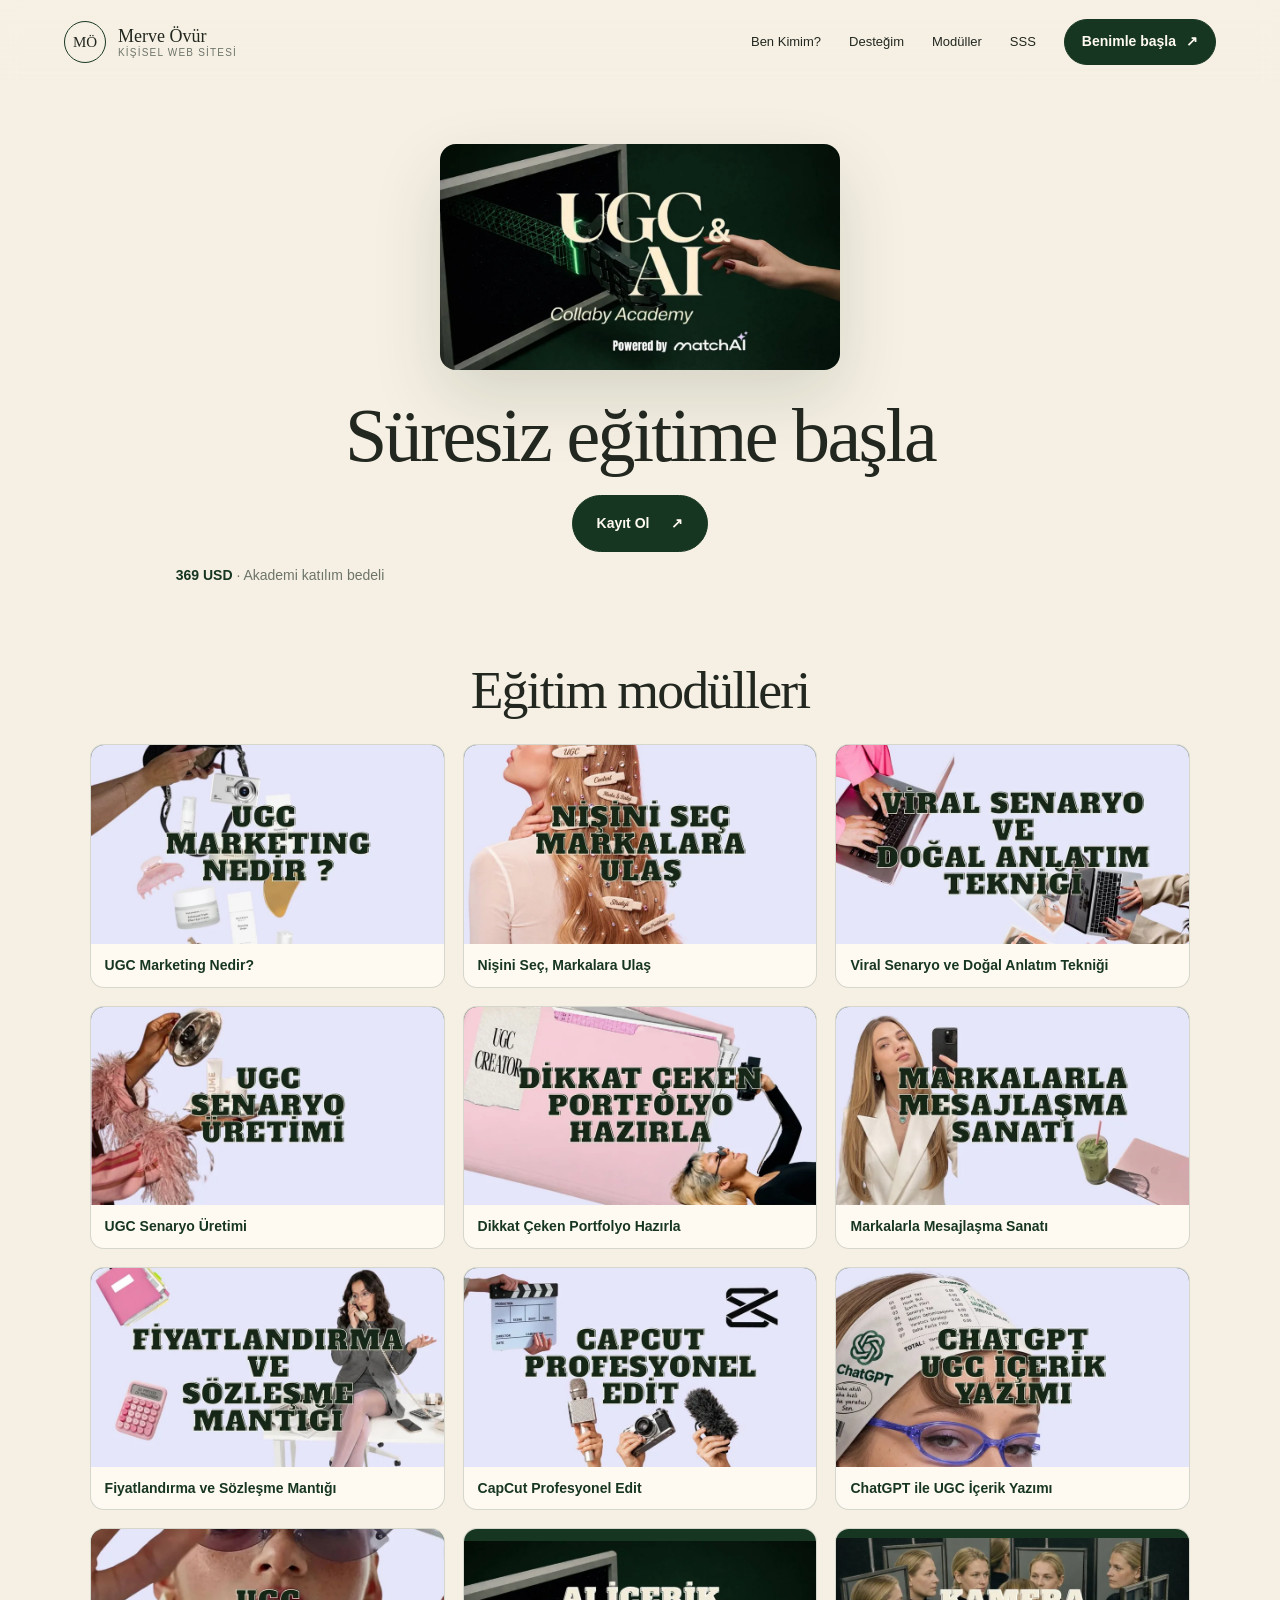
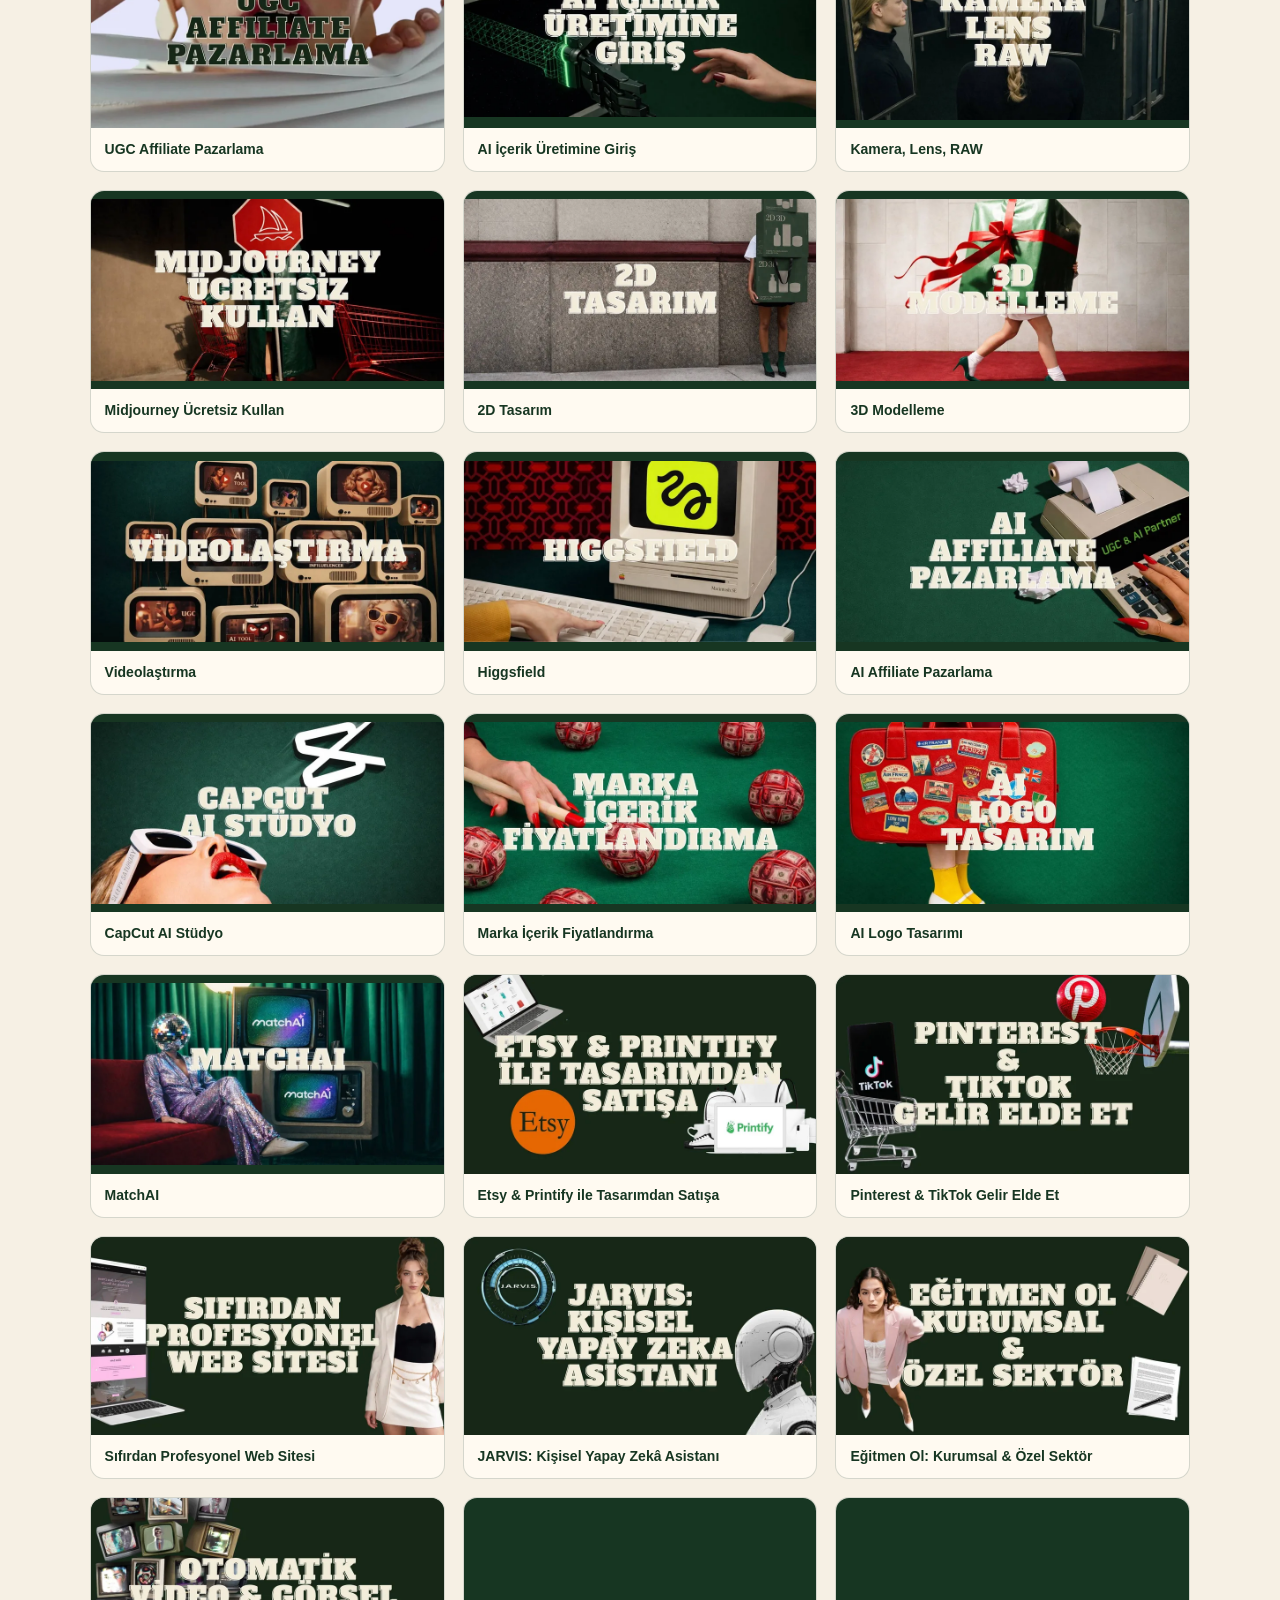
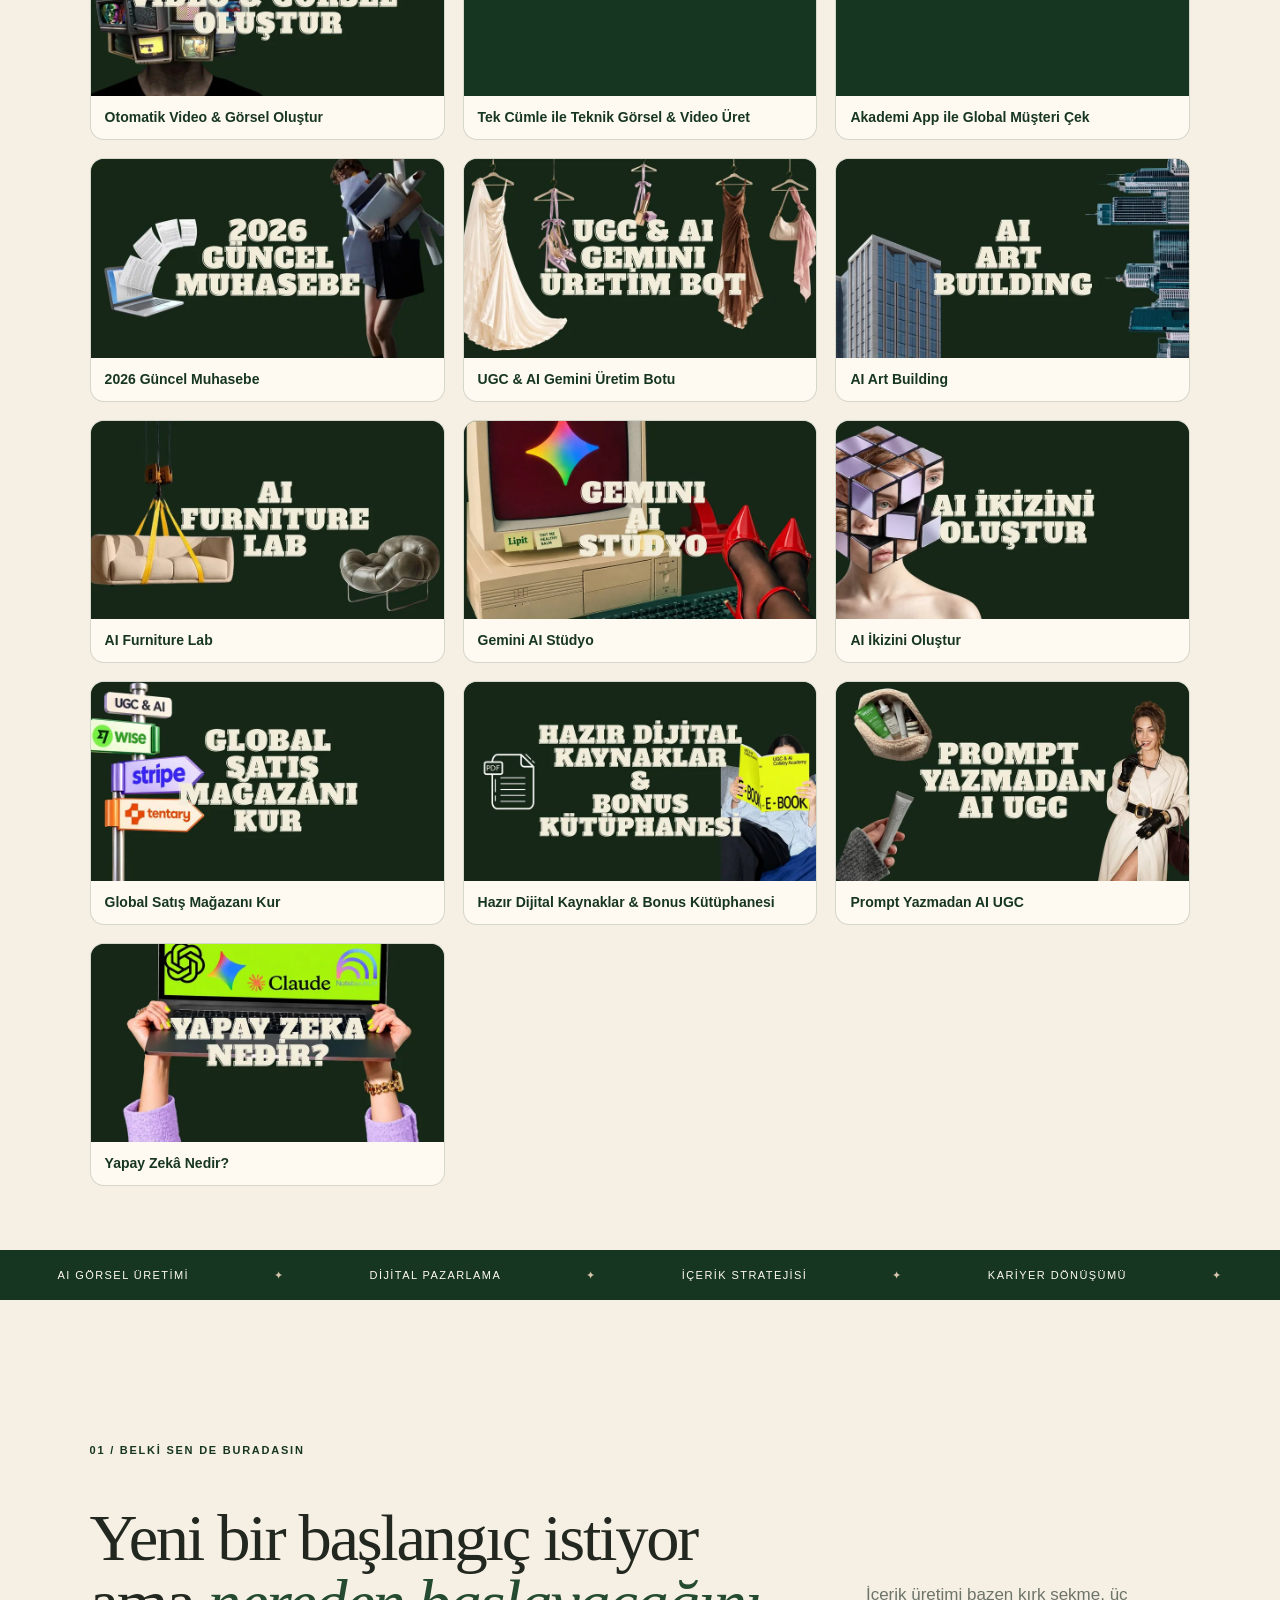
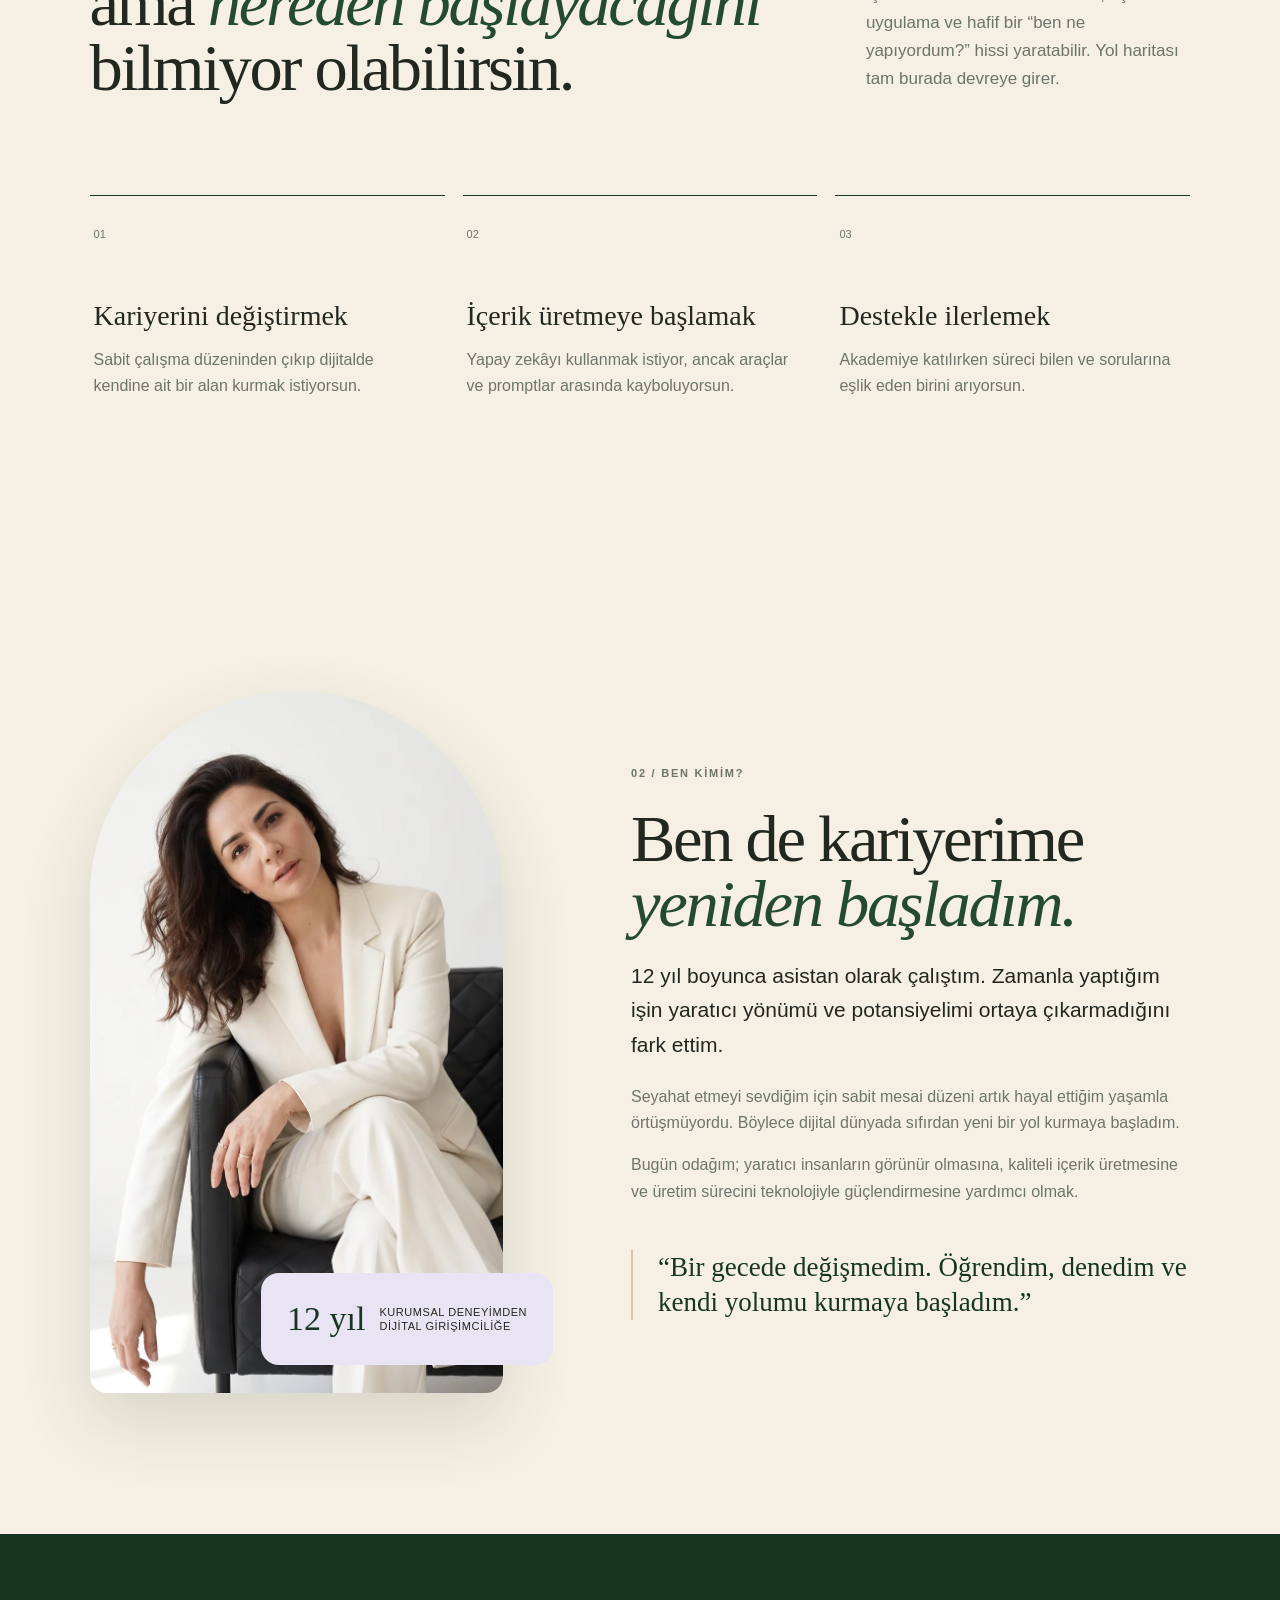
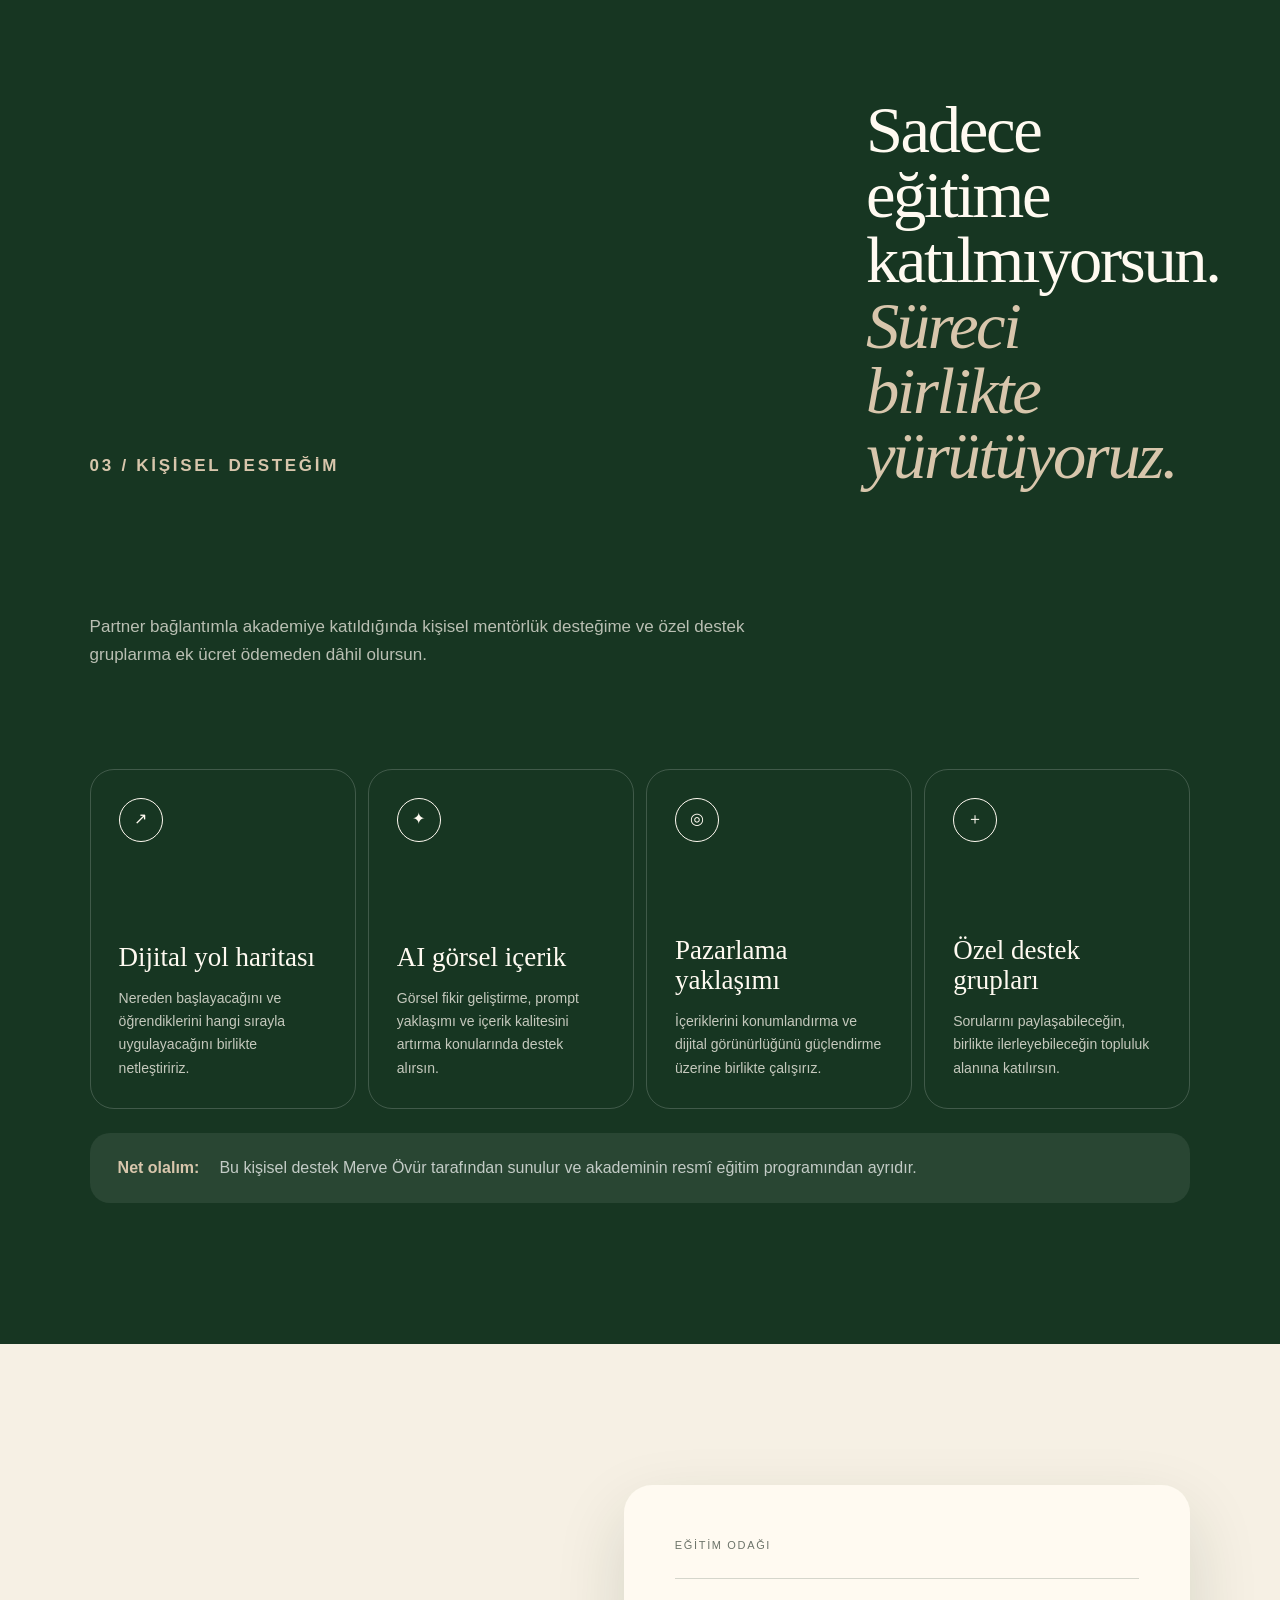
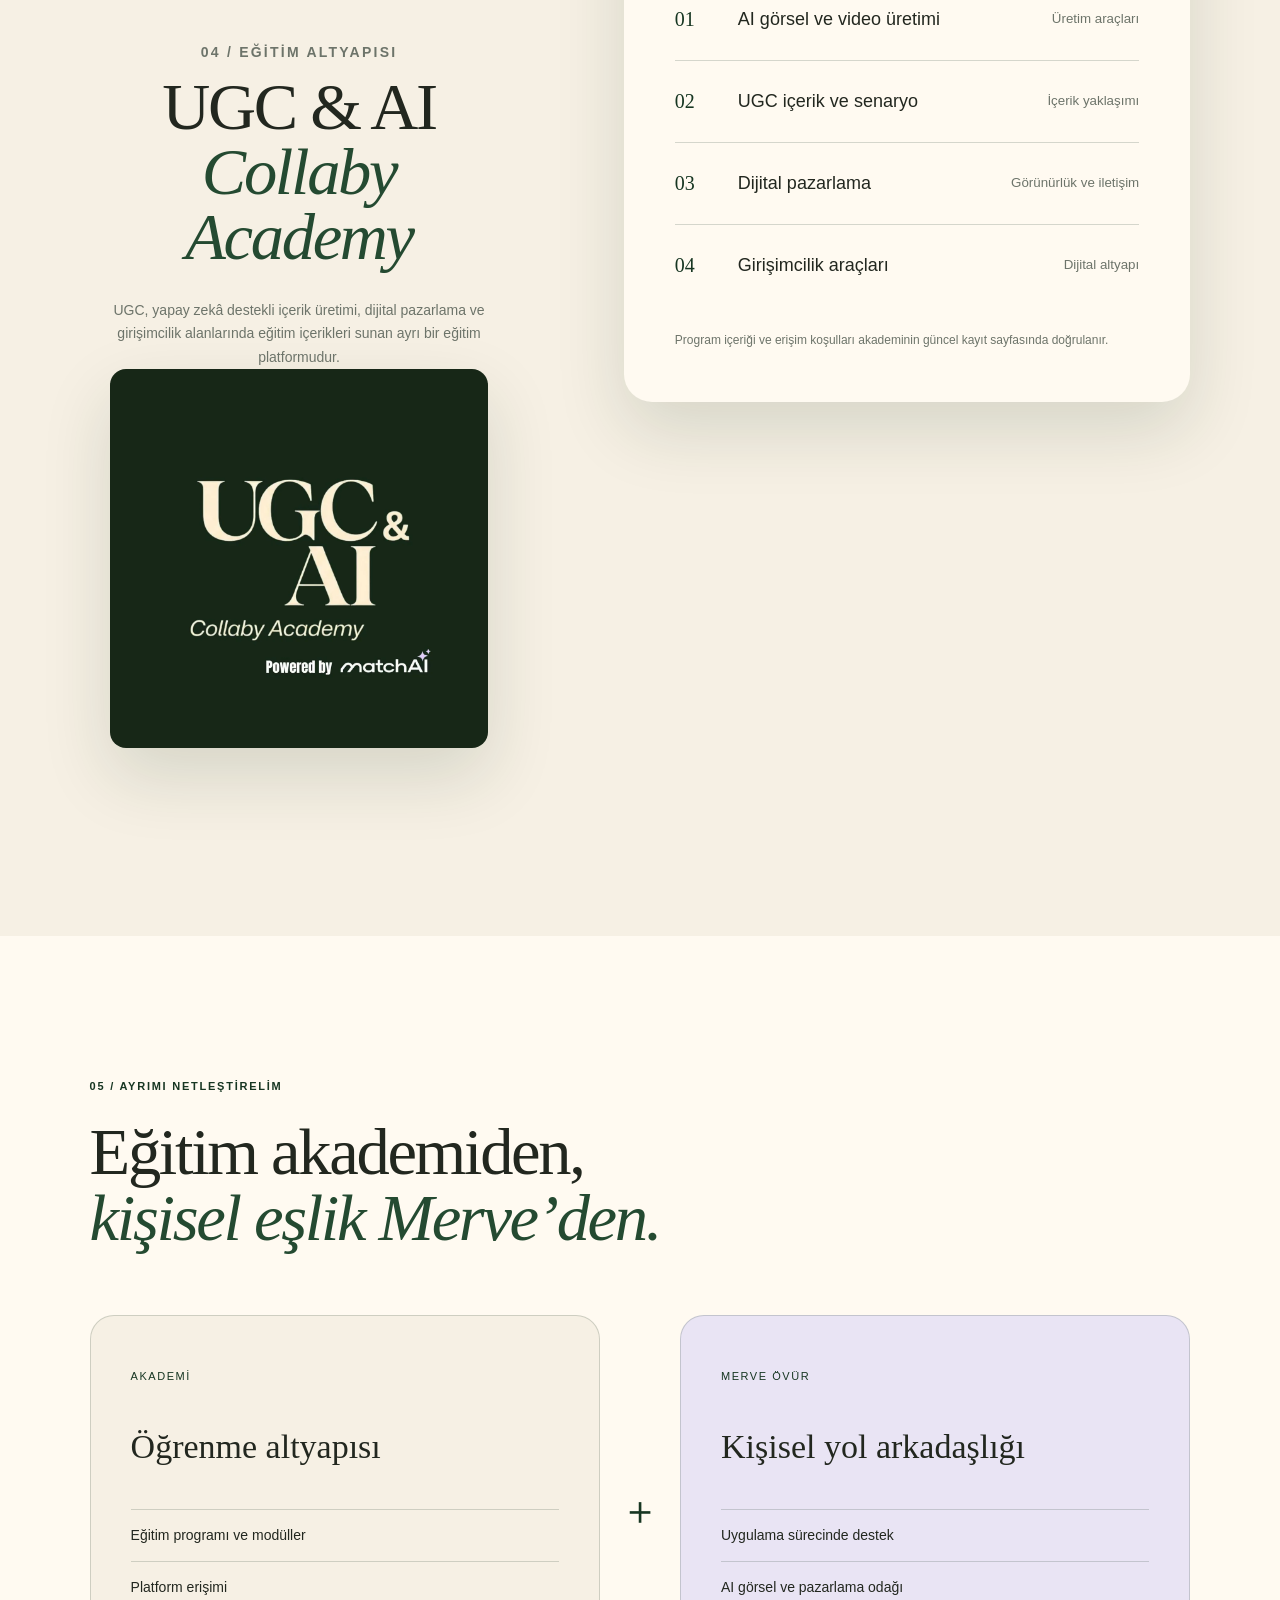
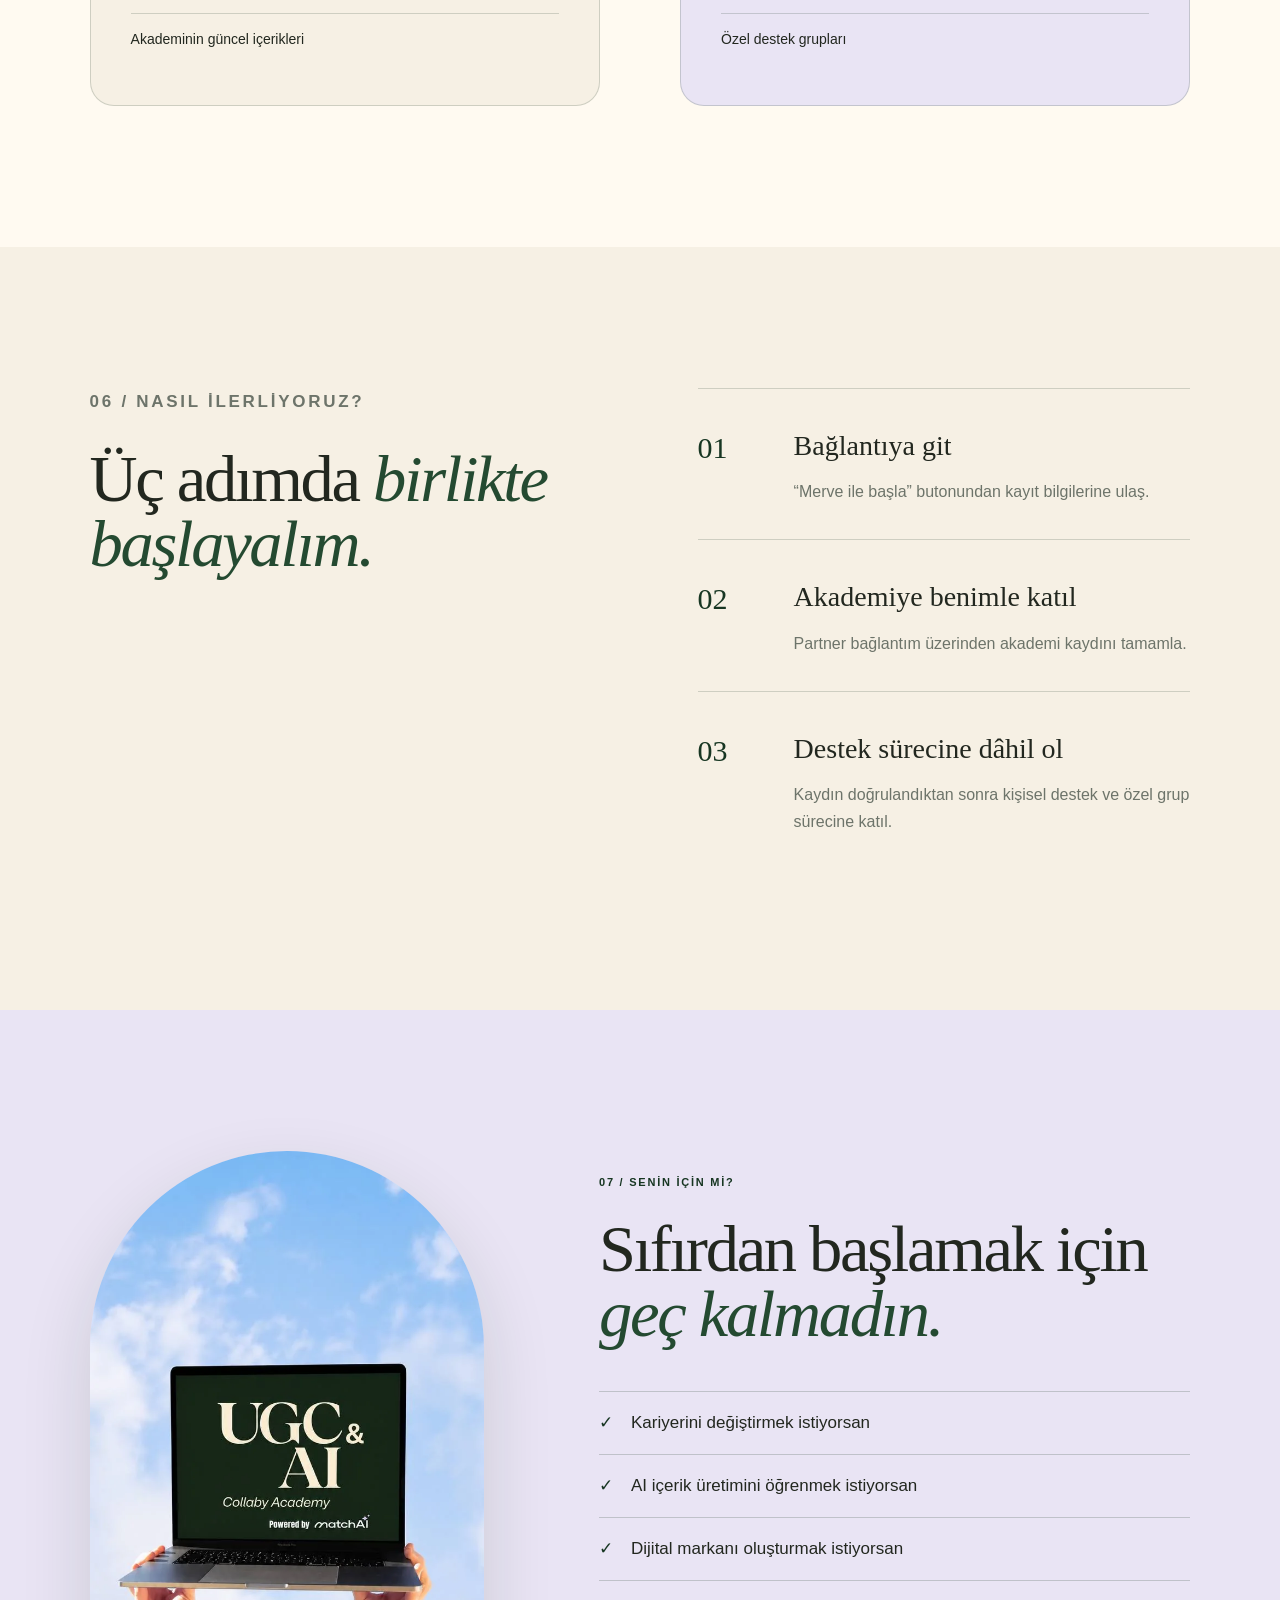
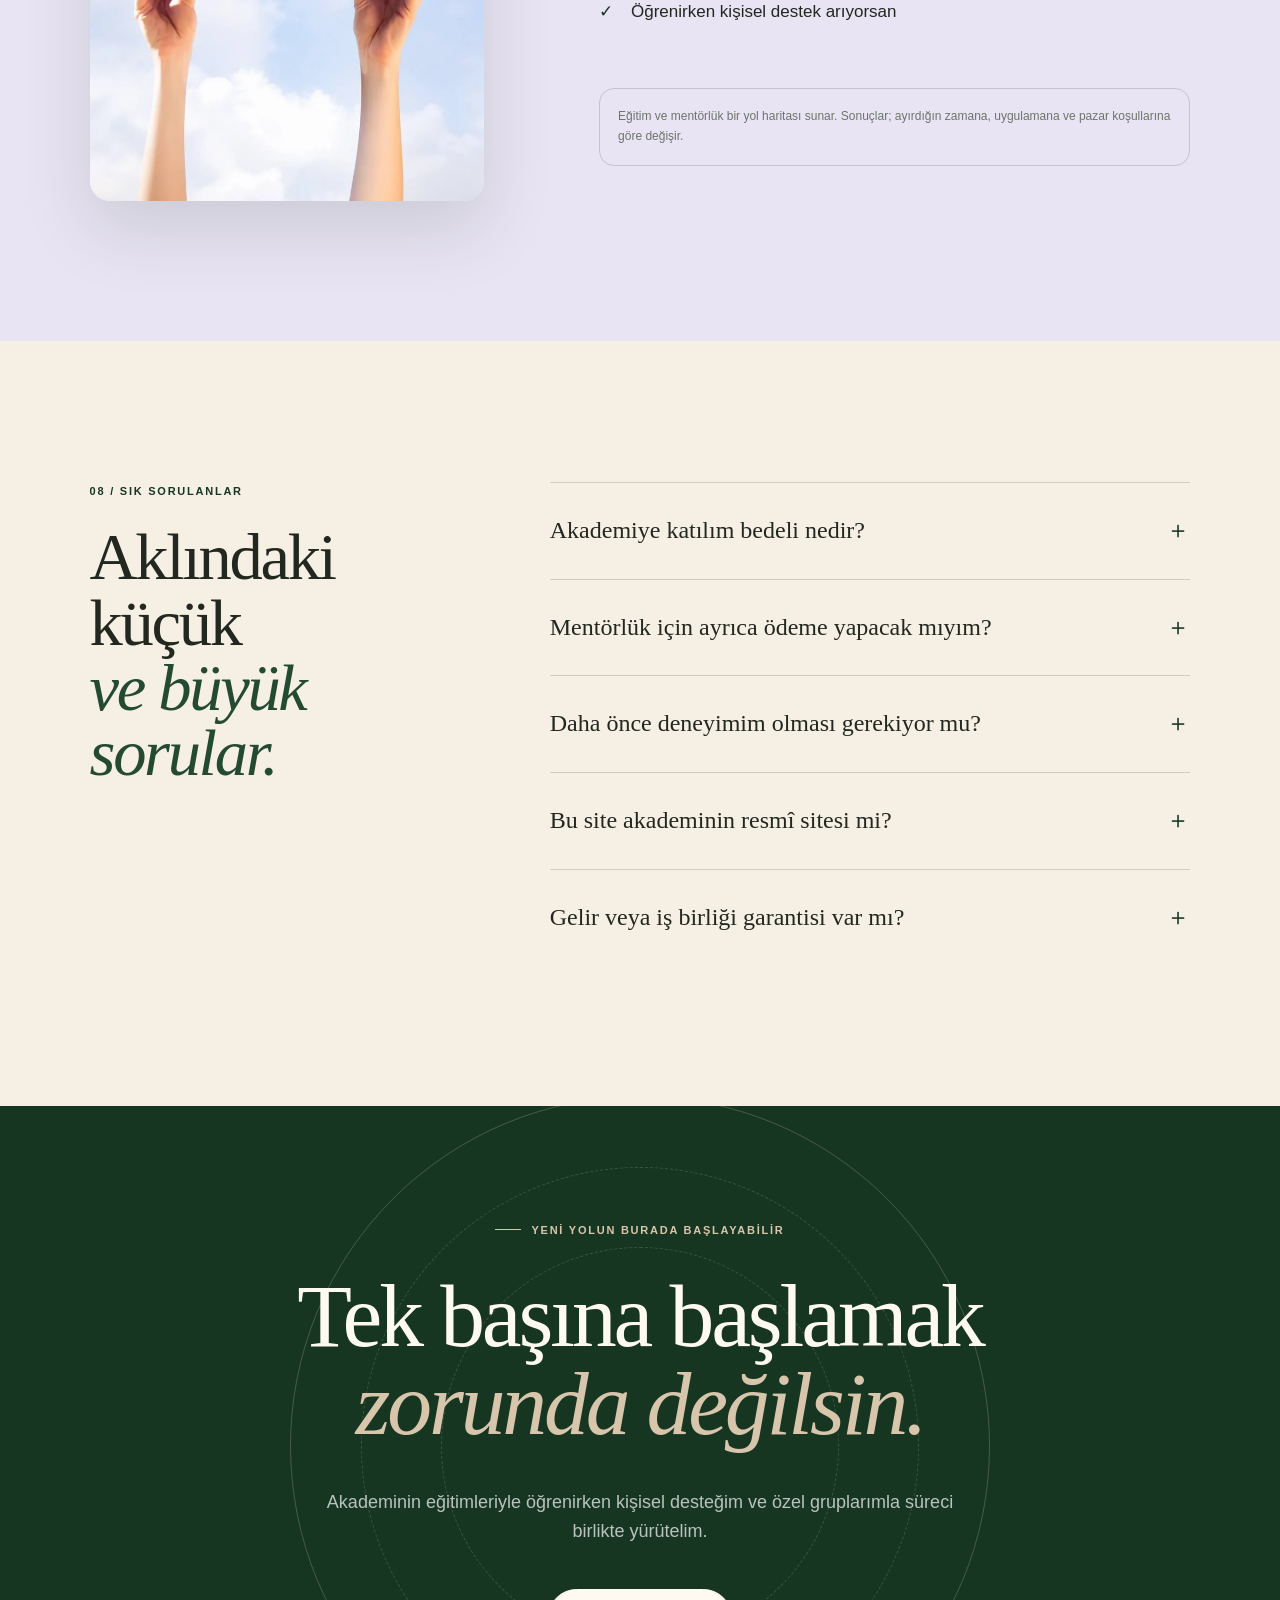
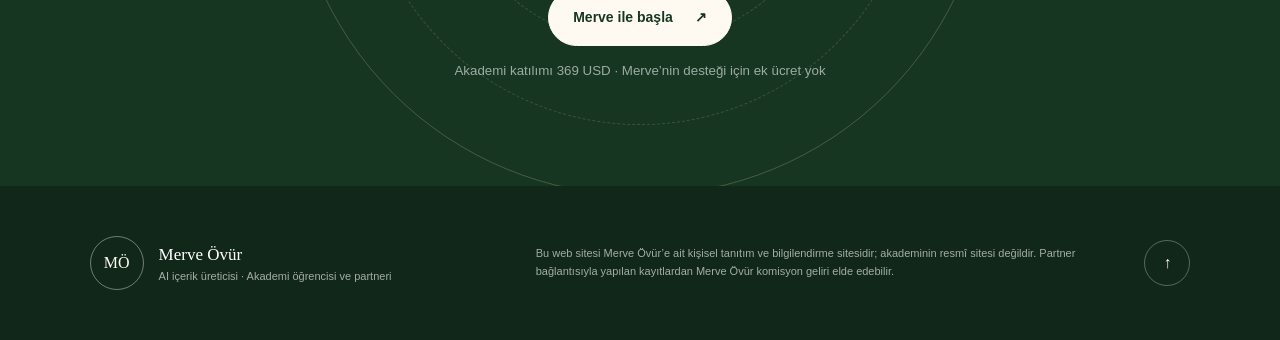
==== commit d9b64711: "Add nine approved academy module covers" ====
--- a/index.html
+++ b/index.html
@@ -78,6 +78,15 @@
           <li><figure><img src="assets/modules/29.webp" alt="" width="800" height="450" loading="lazy" decoding="async" /><figcaption>Tek Cümle ile Teknik Görsel &amp; Video Üret</figcaption></figure></li>
           <li><figure><img src="assets/modules/30.webp" alt="" width="800" height="450" loading="lazy" decoding="async" /><figcaption>Akademi App ile Global Müşteri Çek</figcaption></figure></li>
           <li><figure><img src="assets/modules/31.webp" alt="" width="800" height="450" loading="lazy" decoding="async" /><figcaption>2026 Güncel Muhasebe</figcaption></figure></li>
+          <li><figure><img src="assets/modules/32.webp" alt="" width="800" height="450" loading="lazy" decoding="async" /><figcaption>UGC &amp; AI Gemini Üretim Botu</figcaption></figure></li>
+          <li><figure><img src="assets/modules/33.webp" alt="" width="800" height="450" loading="lazy" decoding="async" /><figcaption>AI Art Building</figcaption></figure></li>
+          <li><figure><img src="assets/modules/34.webp" alt="" width="800" height="450" loading="lazy" decoding="async" /><figcaption>AI Furniture Lab</figcaption></figure></li>
+          <li><figure><img src="assets/modules/35.webp" alt="" width="800" height="450" loading="lazy" decoding="async" /><figcaption>Gemini AI Stüdyo</figcaption></figure></li>
+          <li><figure><img src="assets/modules/36.webp" alt="" width="800" height="450" loading="lazy" decoding="async" /><figcaption>AI İkizini Oluştur</figcaption></figure></li>
+          <li><figure><img src="assets/modules/37.webp" alt="" width="800" height="450" loading="lazy" decoding="async" /><figcaption>Global Satış Mağazanı Kur</figcaption></figure></li>
+          <li><figure><img src="assets/modules/38.webp" alt="" width="800" height="450" loading="lazy" decoding="async" /><figcaption>Hazır Dijital Kaynaklar &amp; Bonus Kütüphanesi</figcaption></figure></li>
+          <li><figure><img src="assets/modules/39.webp" alt="" width="800" height="450" loading="lazy" decoding="async" /><figcaption>Prompt Yazmadan AI UGC</figcaption></figure></li>
+          <li><figure><img src="assets/modules/40.webp" alt="" width="800" height="450" loading="lazy" decoding="async" /><figcaption>Yapay Zekâ Nedir?</figcaption></figure></li>
         </ol>
       </section>
 
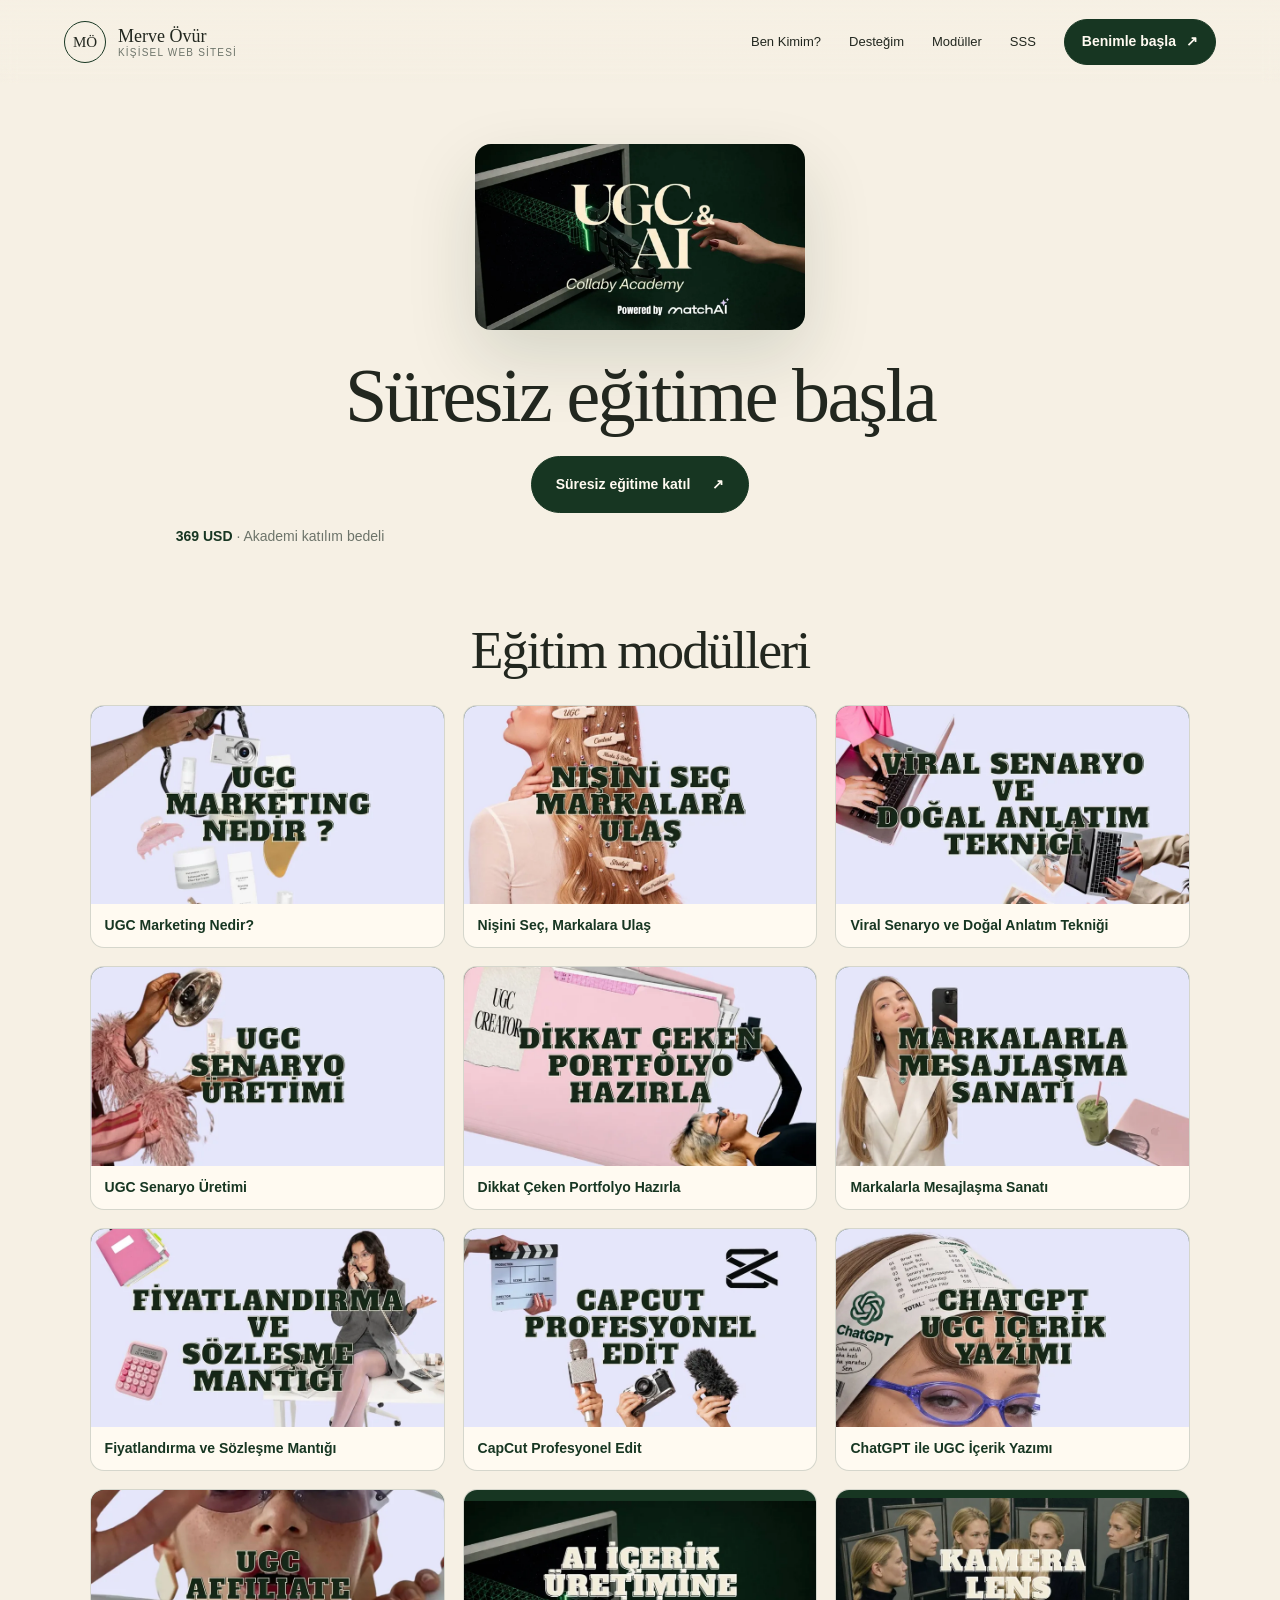
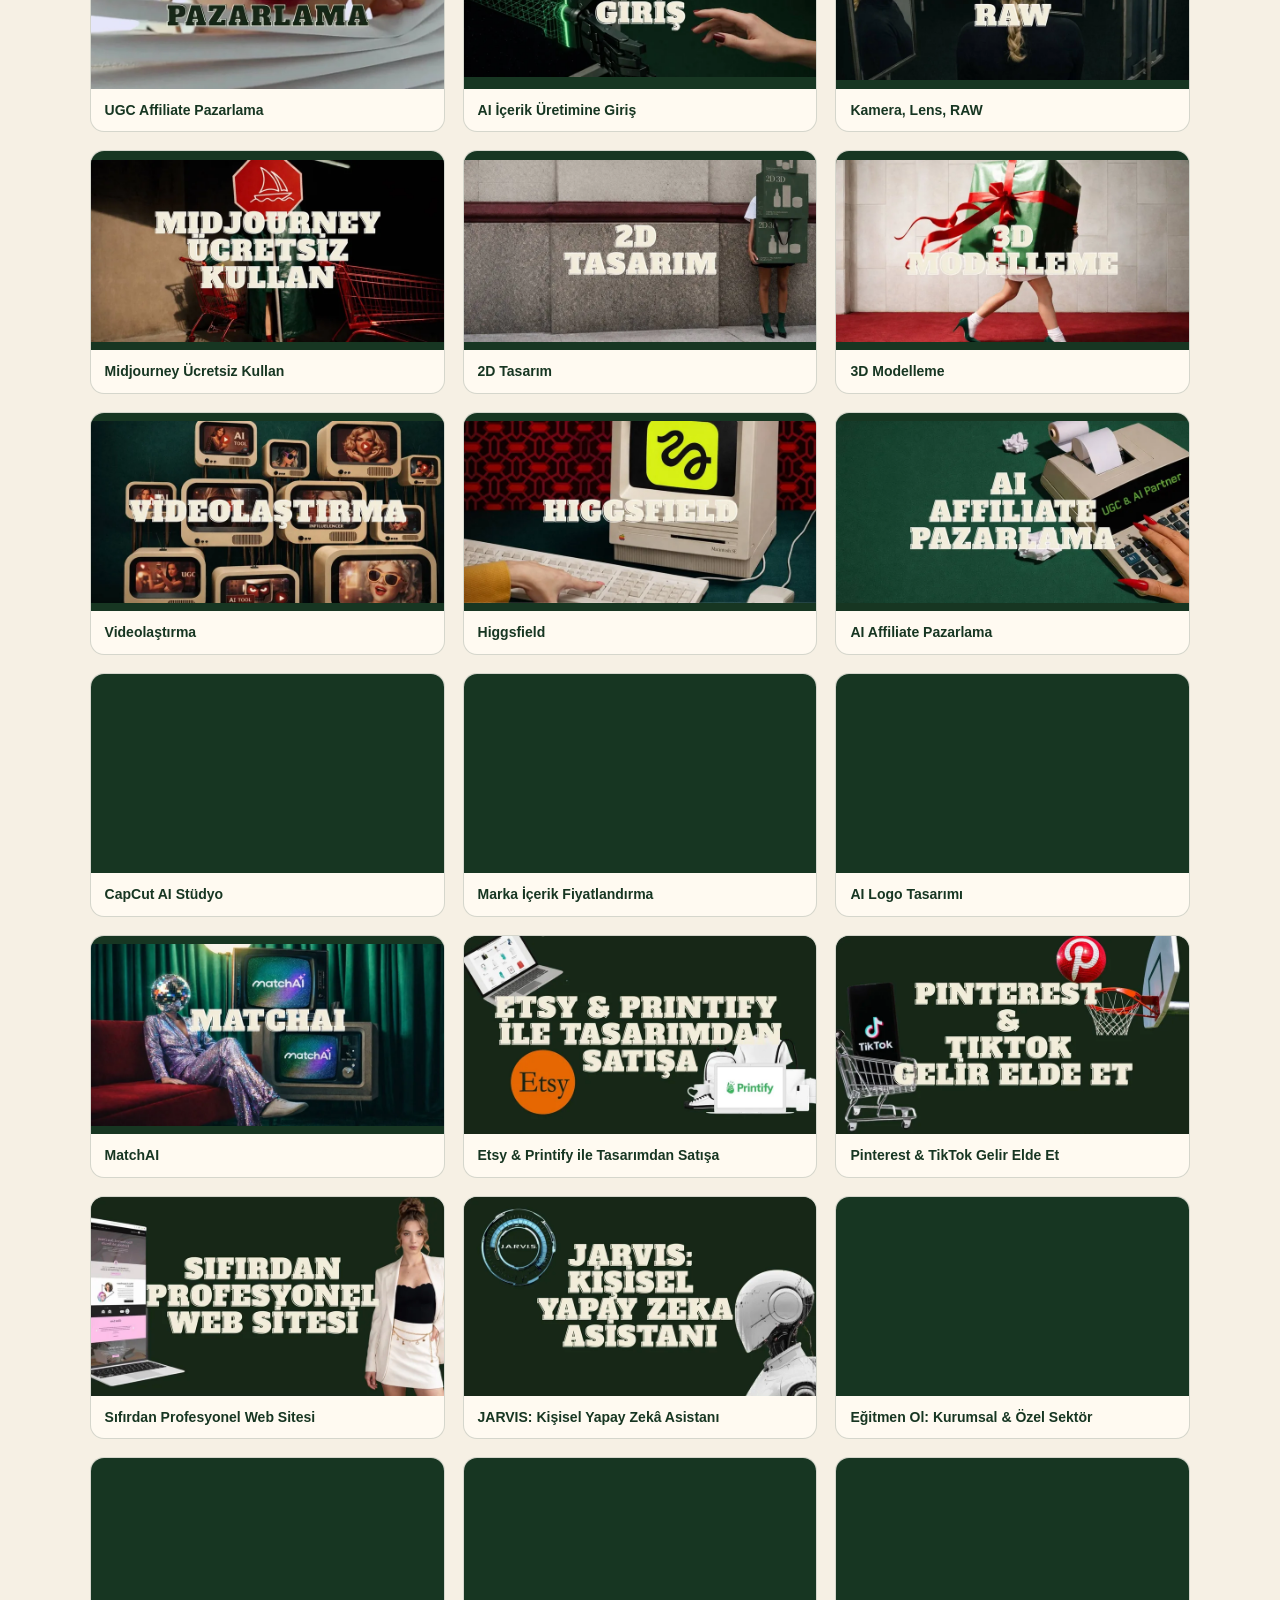
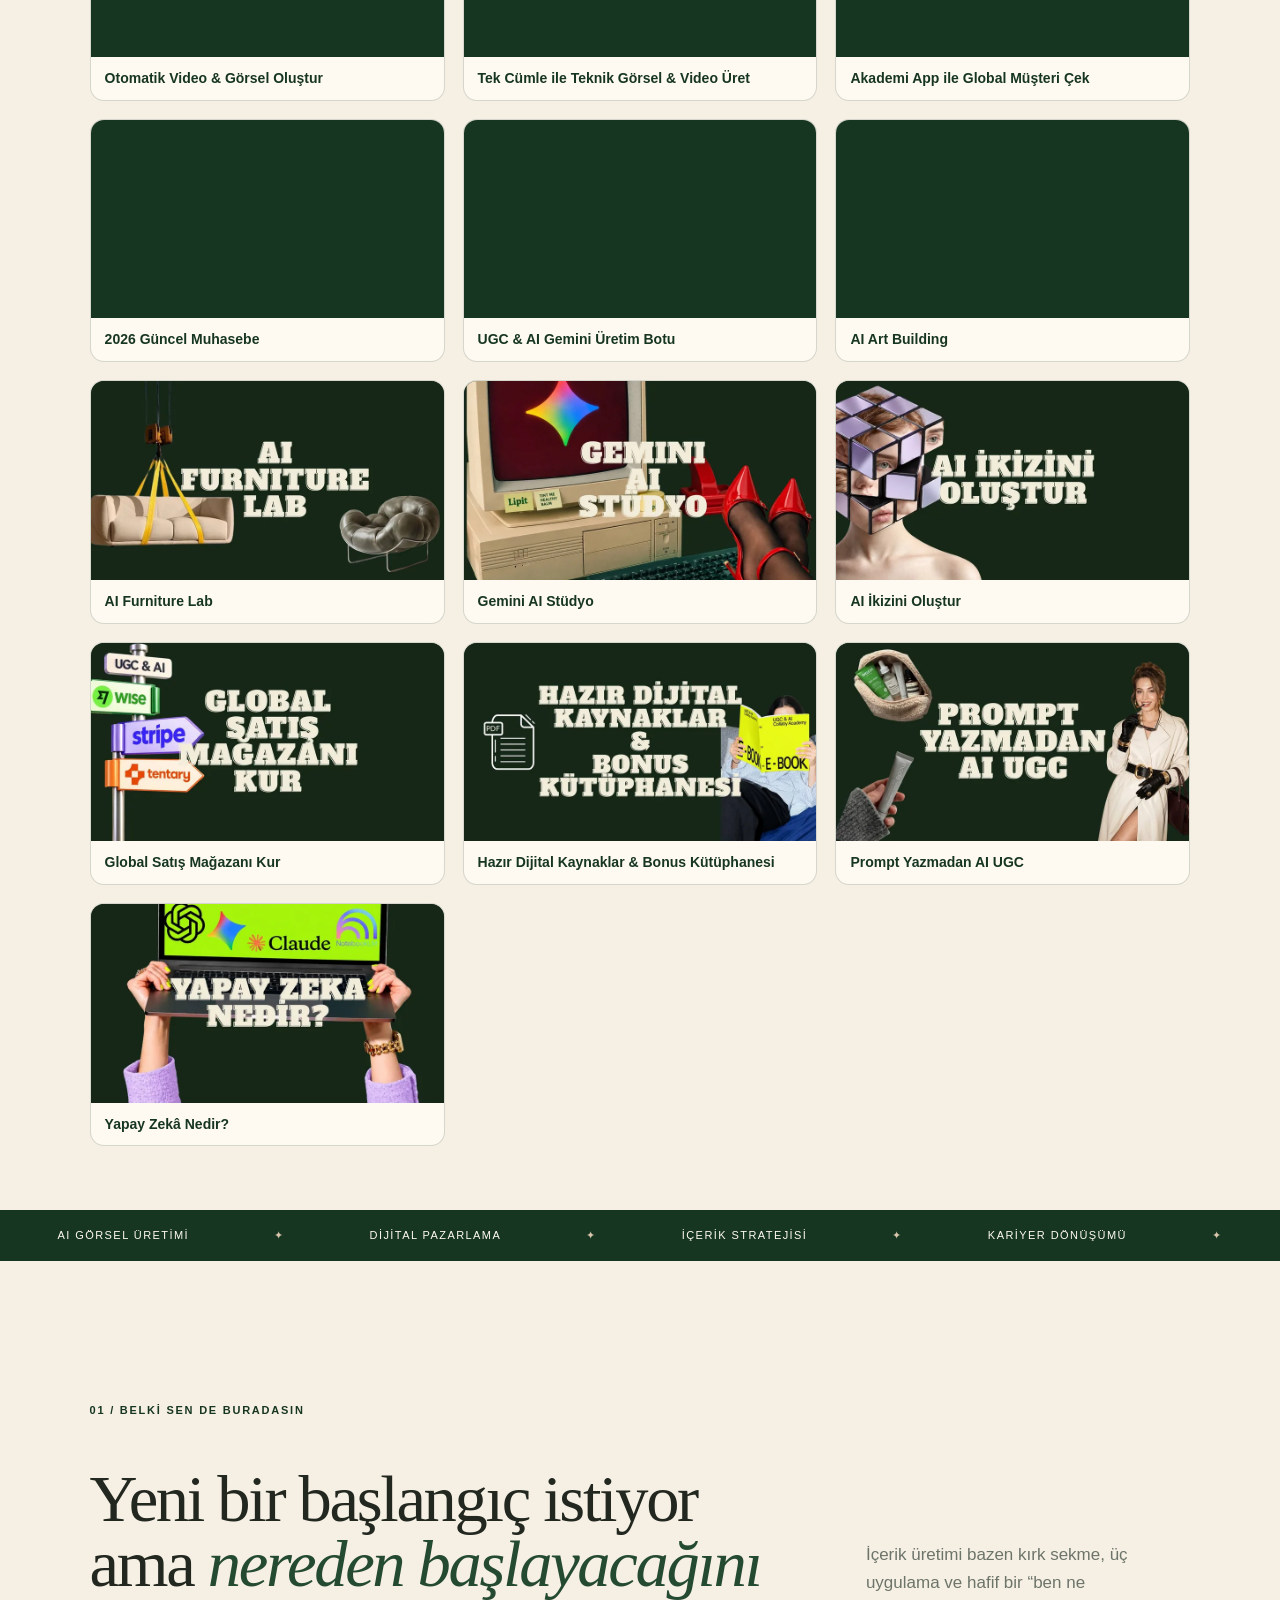
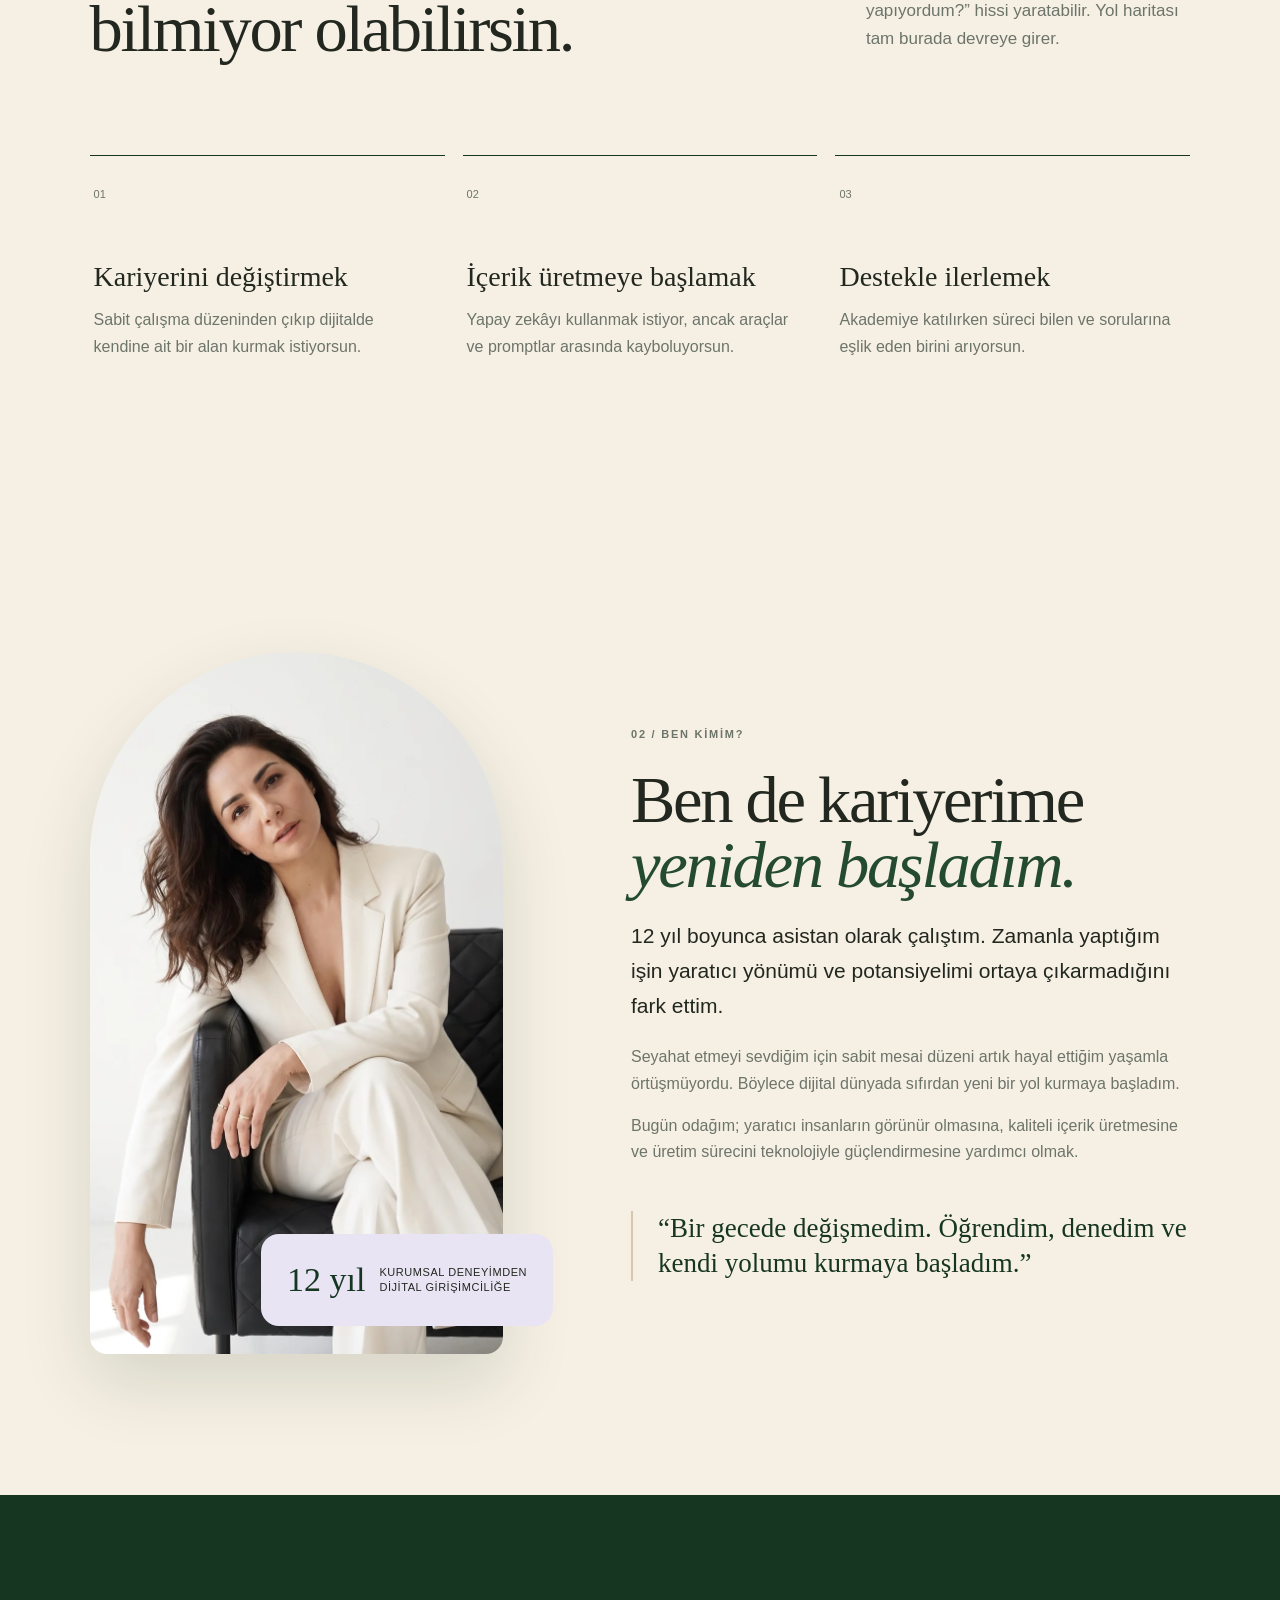
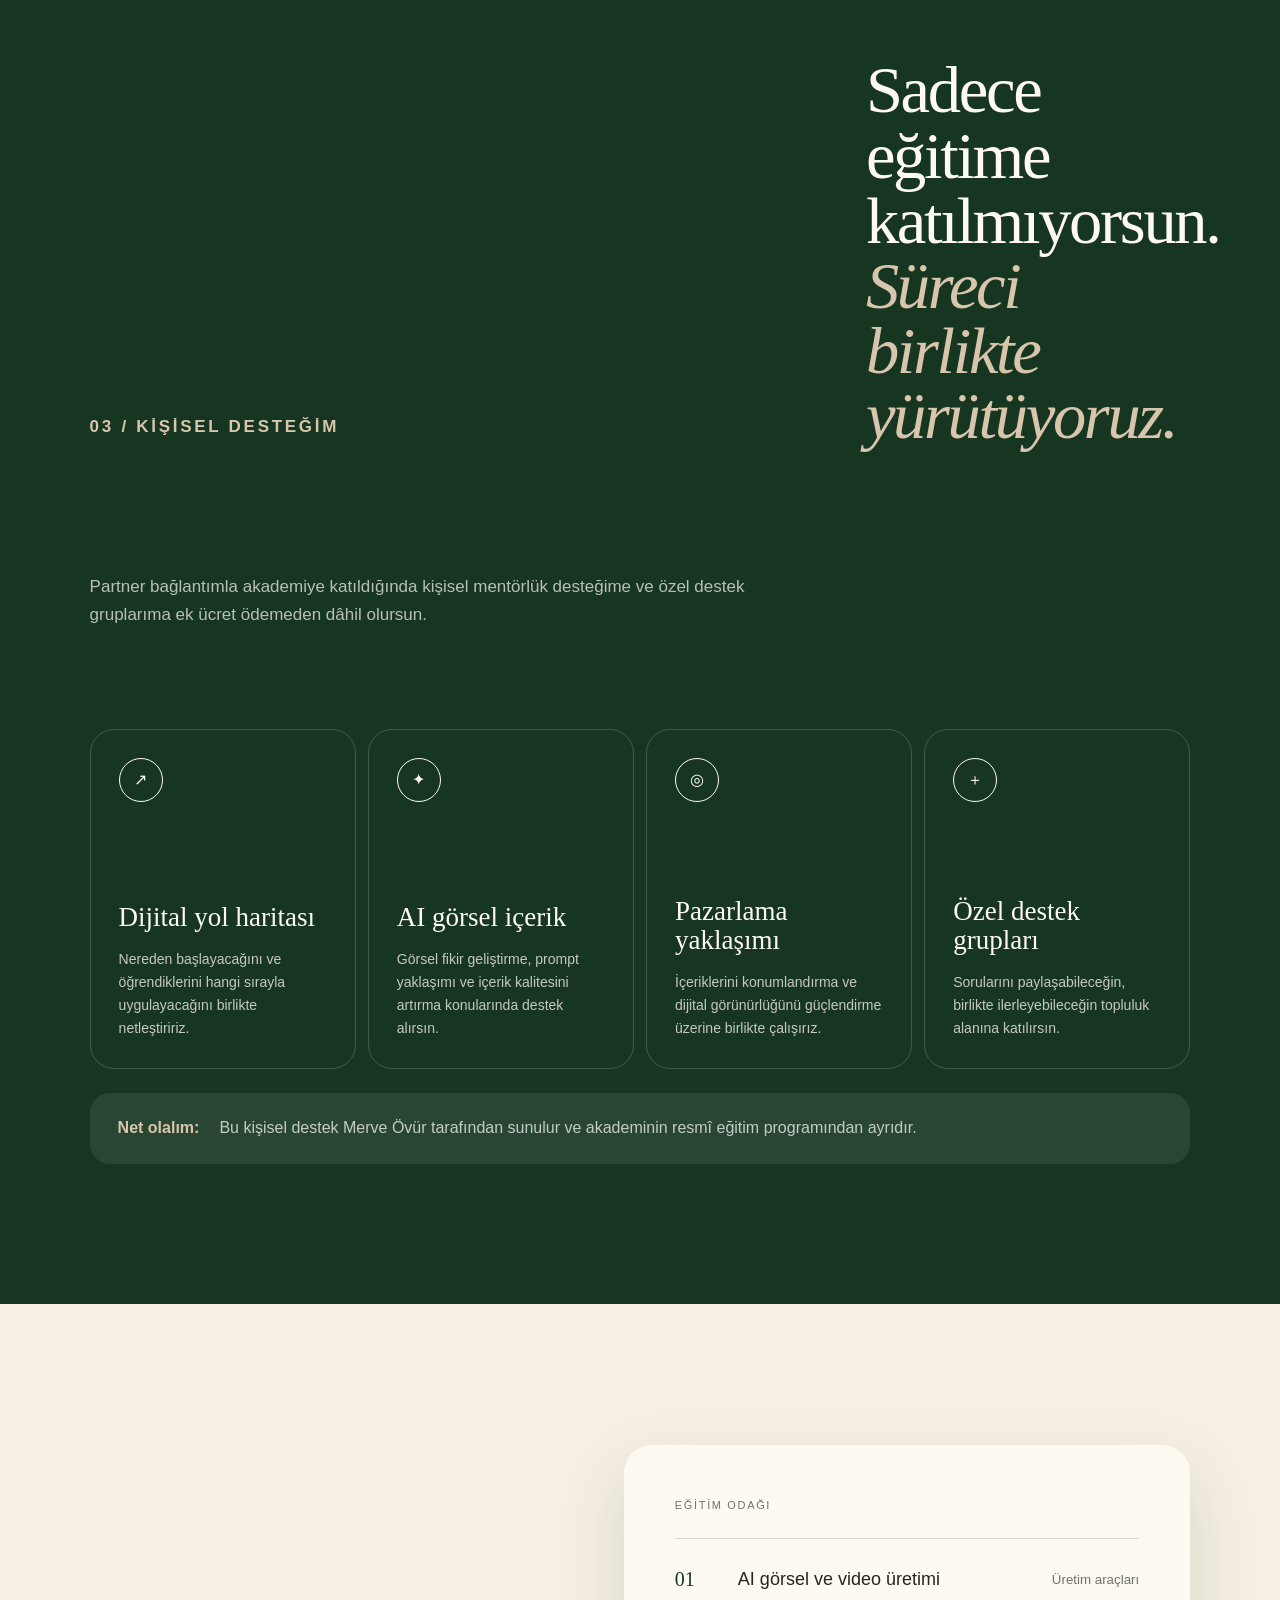
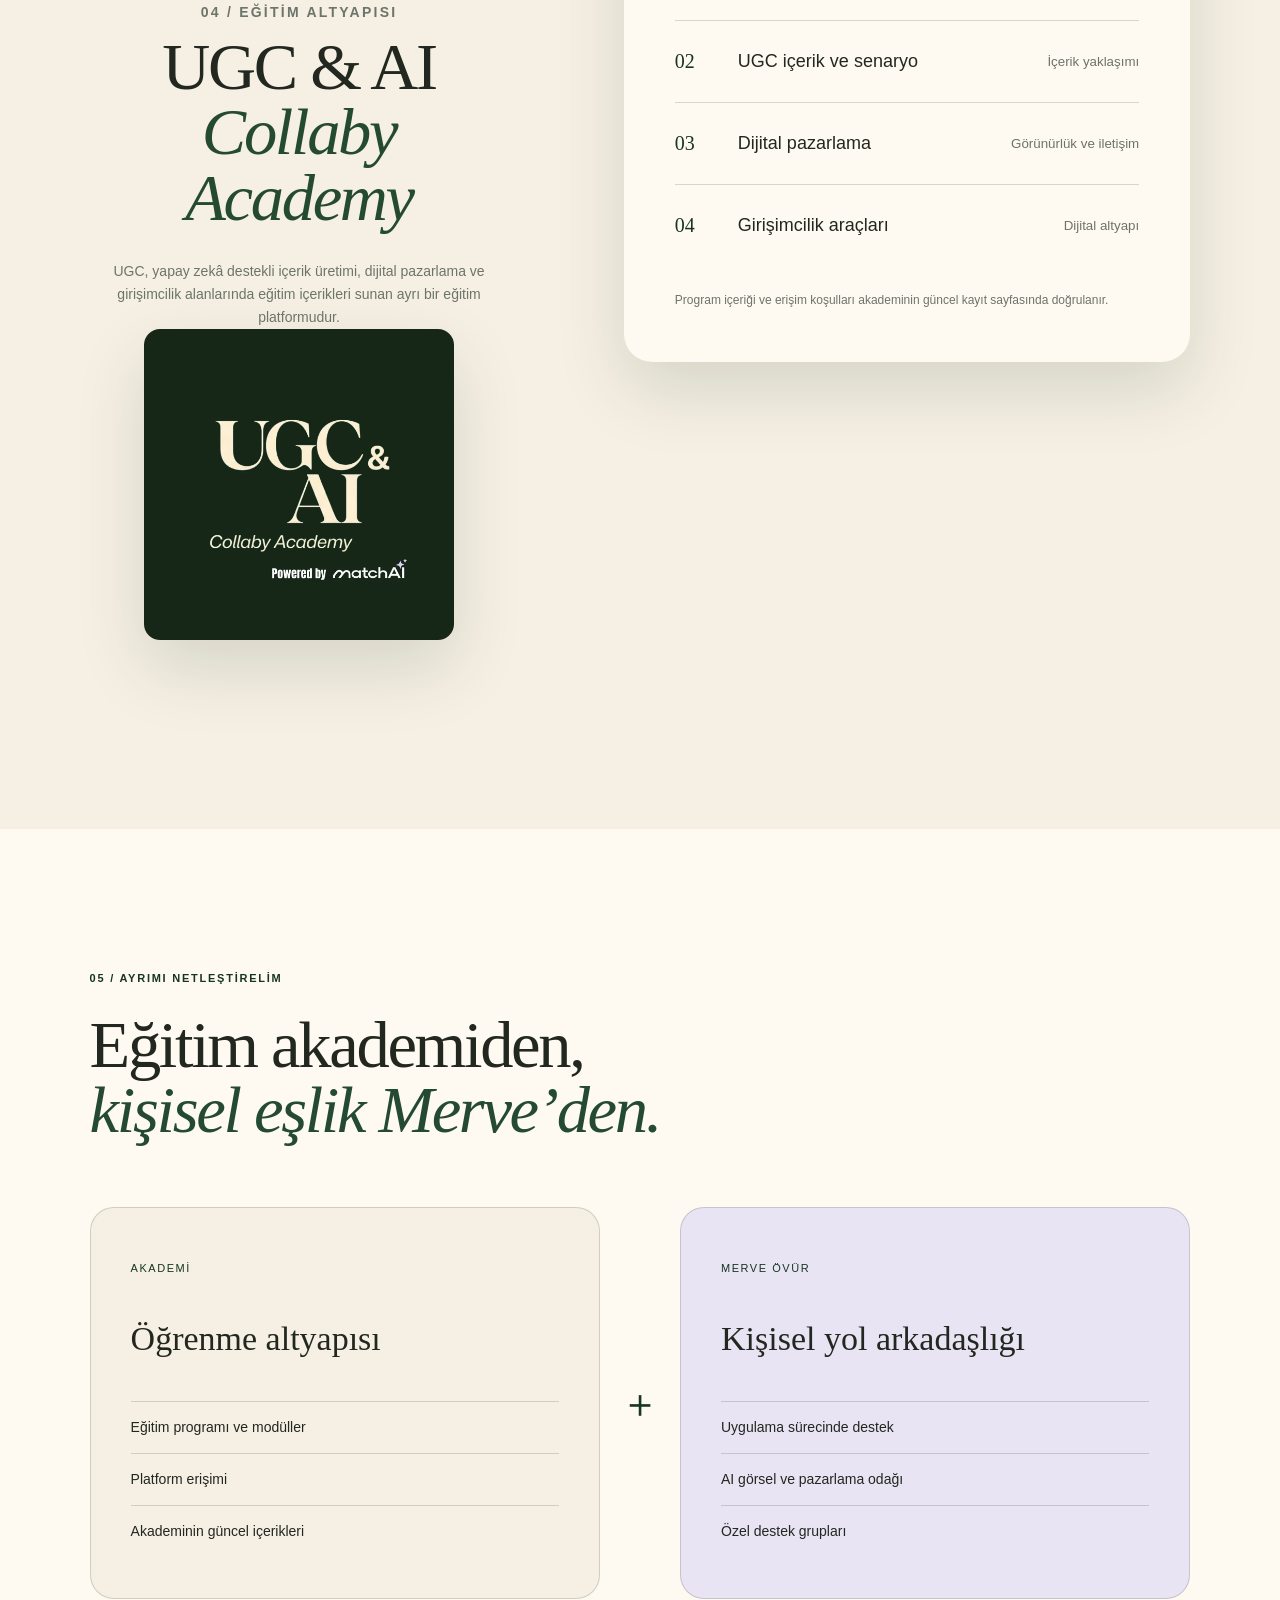
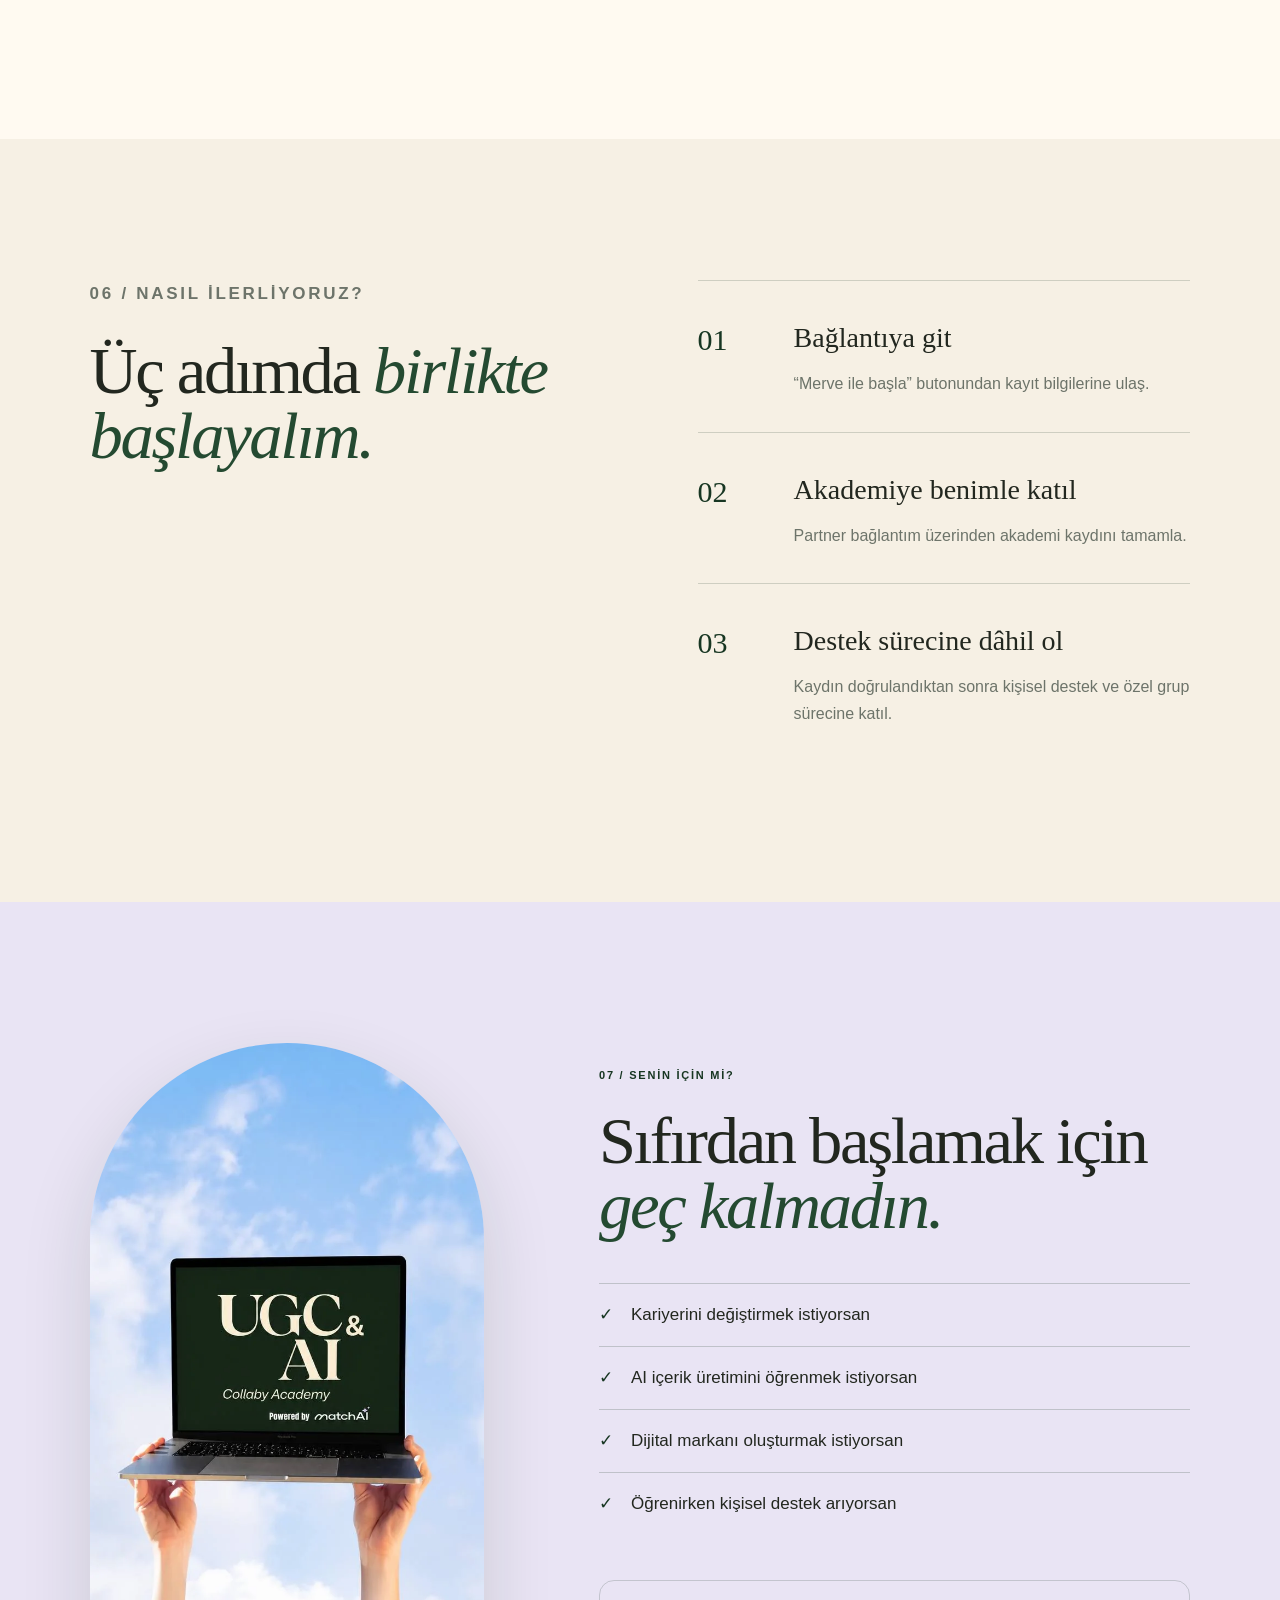
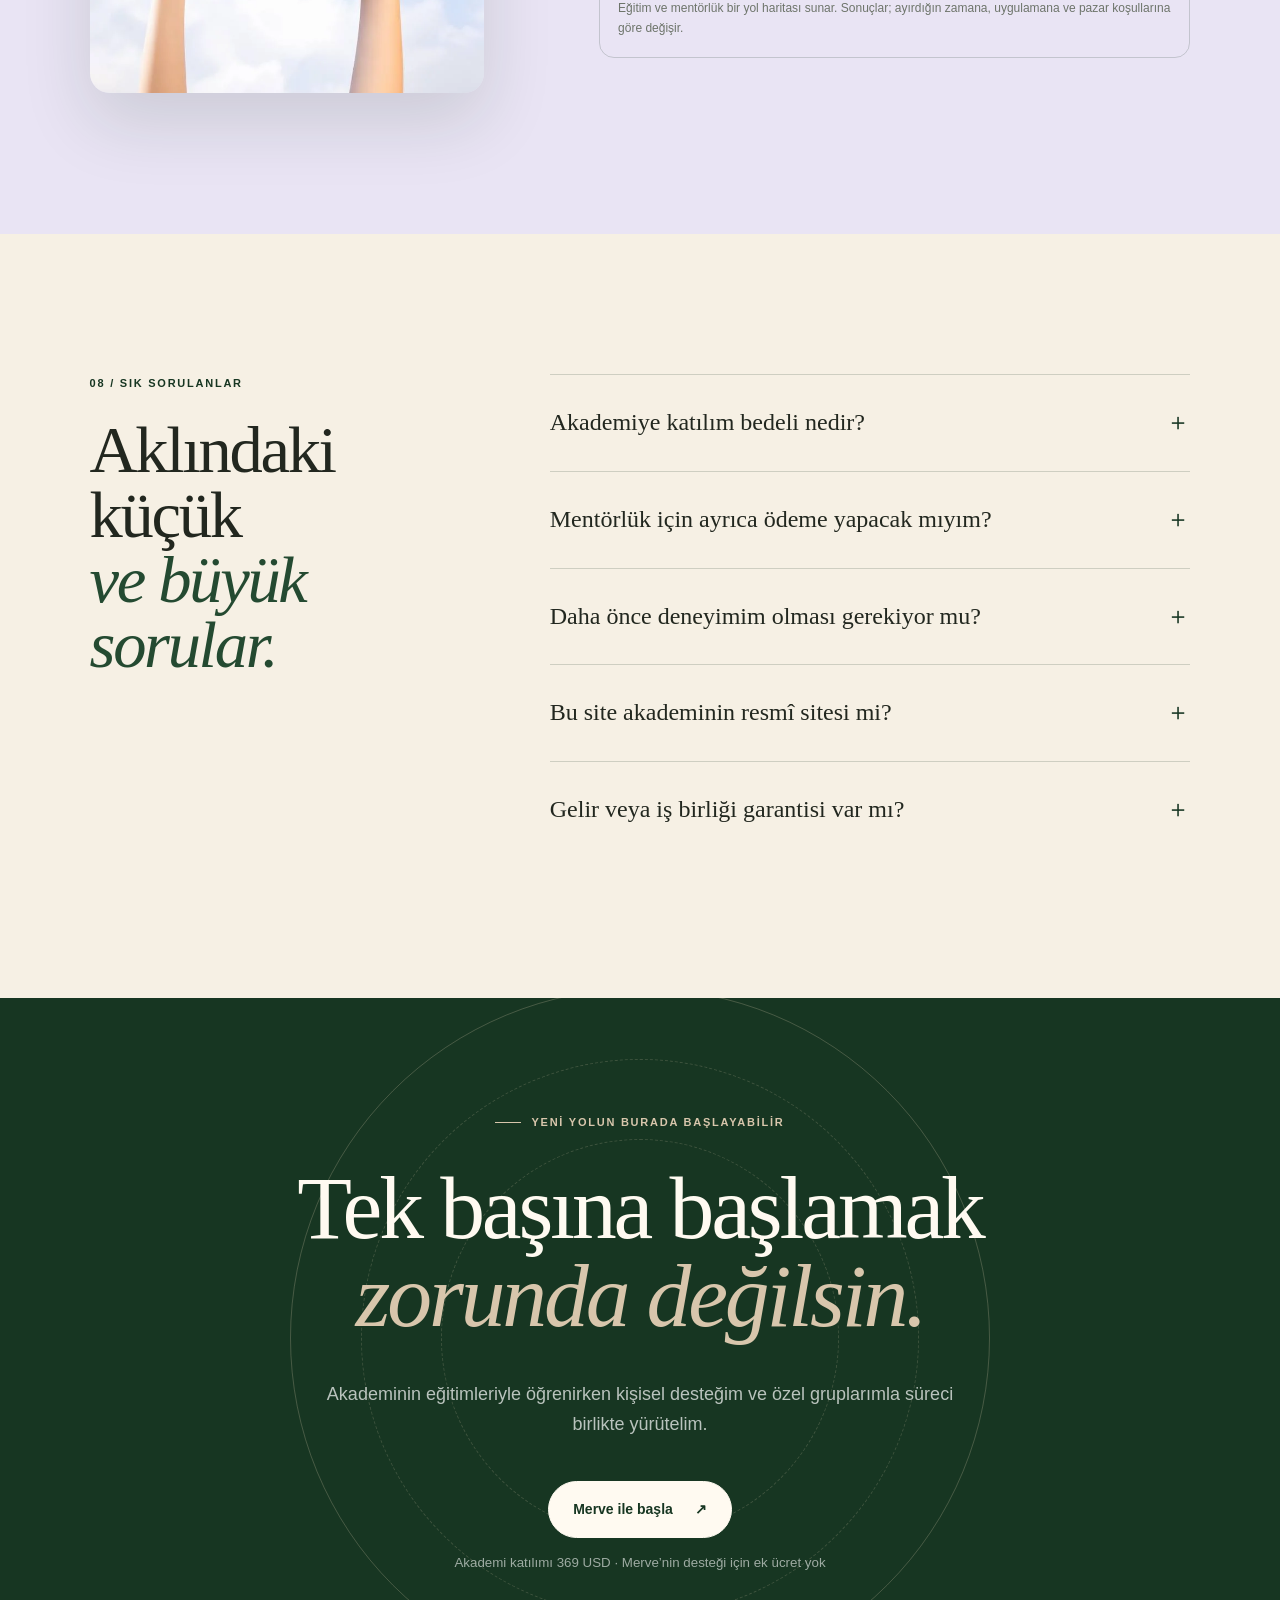
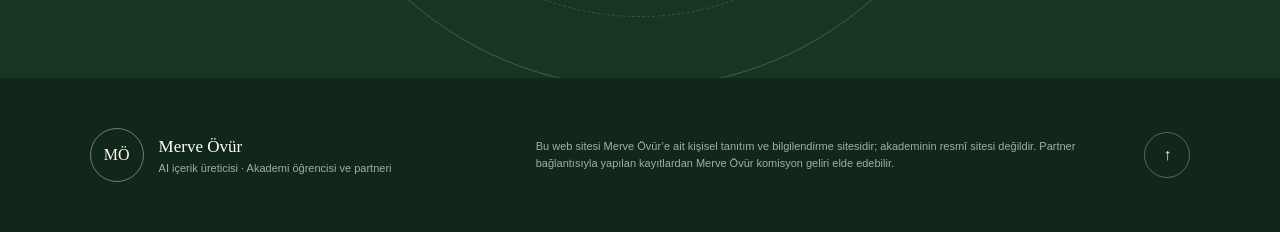
==== commit 44cff38d: "Link academy enrollment to Shopier and reduce banner size" ====
--- a/index.html
+++ b/index.html
@@ -40,7 +40,7 @@
       <section class="academy-intro" id="top" aria-labelledby="intro-title">
         <img src="assets/academy-banner.webp" alt="UGC &amp; AI Collaby Academy, Powered by matchAI" width="1000" height="564" fetchpriority="high" />
         <h1 id="intro-title">Süresiz eğitime başla</h1>
-        <a class="button" href="https://linktr.ee/mervedigital.co?utm_source=linktree_profile_share&amp;ltsid=5a8d7bae-e739-41e0-a7a1-f4cec3a619d0" target="_blank" rel="noopener noreferrer">Kayıt Ol <span aria-hidden="true">↗</span></a>
+        <a class="button" href="https://www.shopier.com/umaymervy" target="_blank" rel="noopener noreferrer">Süresiz eğitime katıl <span aria-hidden="true">↗</span></a>
         <p><strong>369 USD</strong> · Akademi katılım bedeli</p>
       </section>
 
--- a/styles.css
+++ b/styles.css
@@ -9,7 +9,7 @@
   text-align: center;
 }
 .academy-intro img {
-  width: min(100%, 400px);
+  width: min(82%, 330px);
   height: auto;
   margin: 0 auto;
   border-radius: 16px;
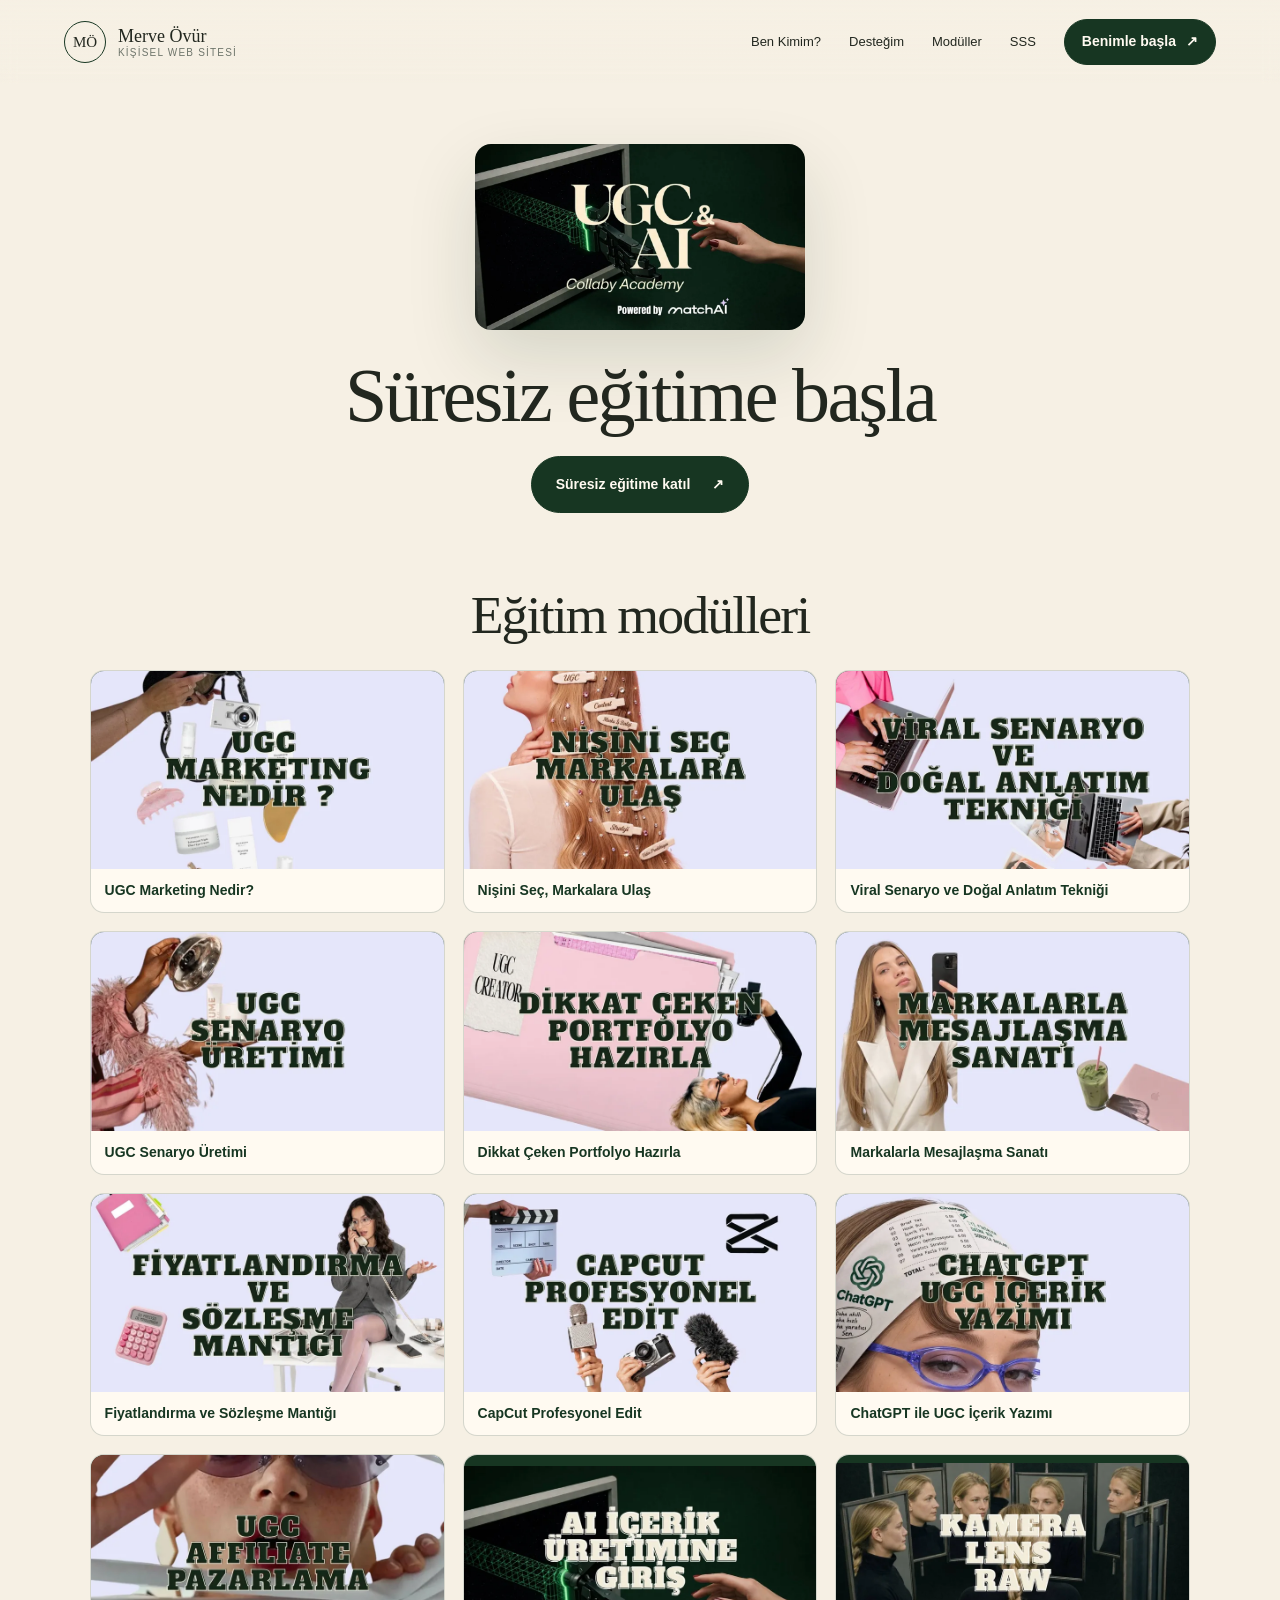
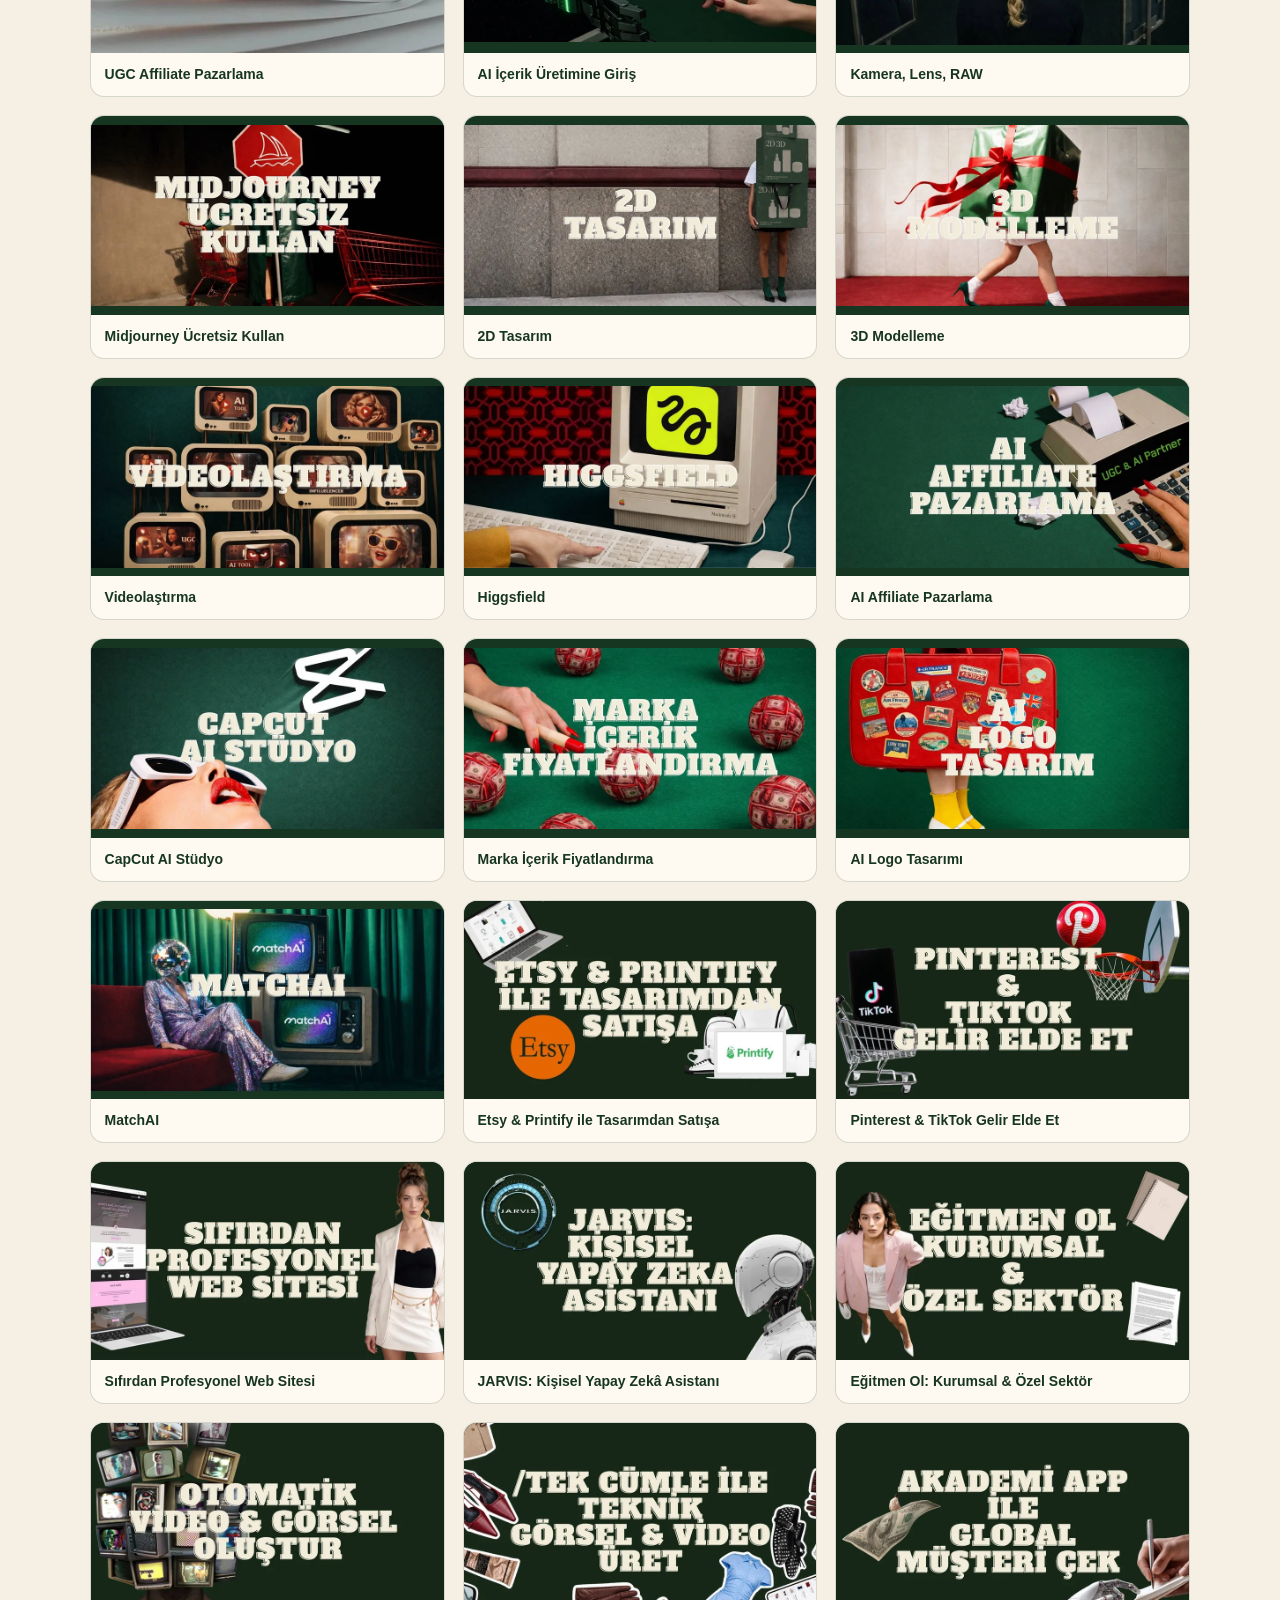
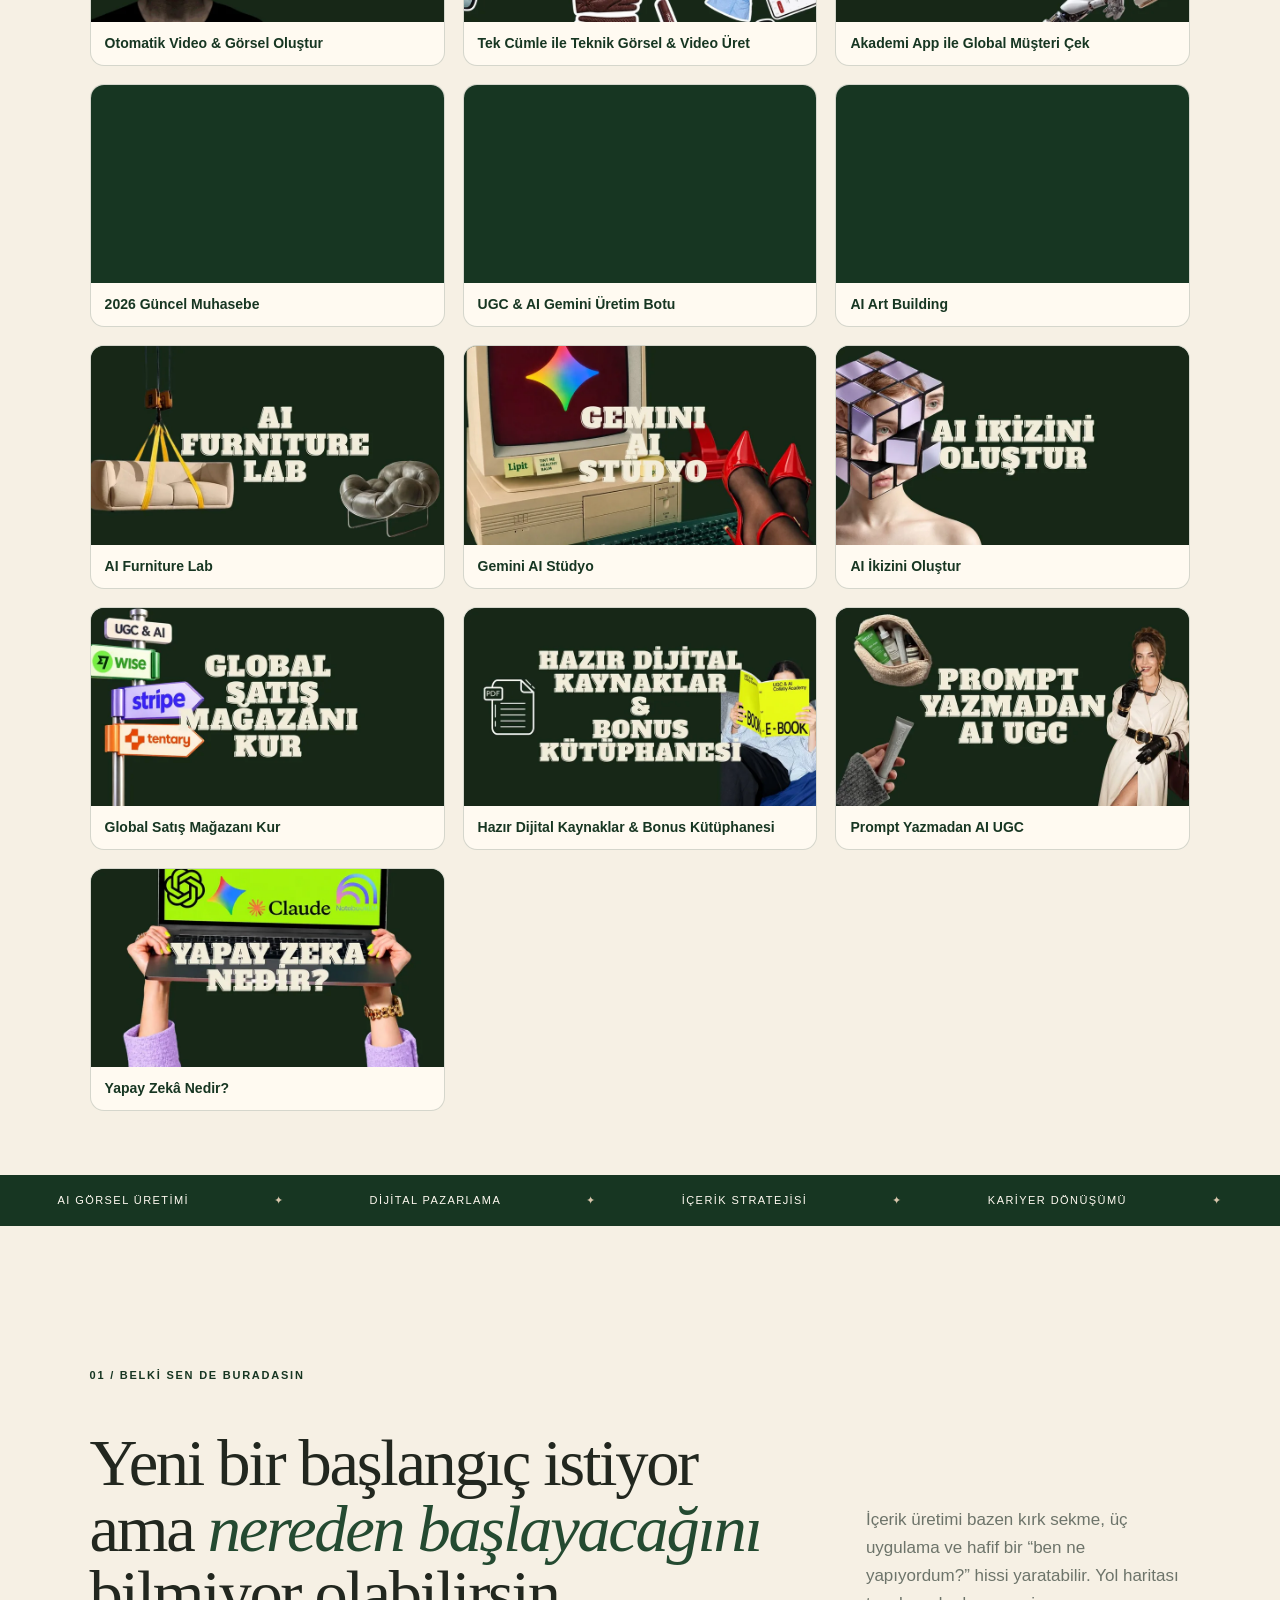
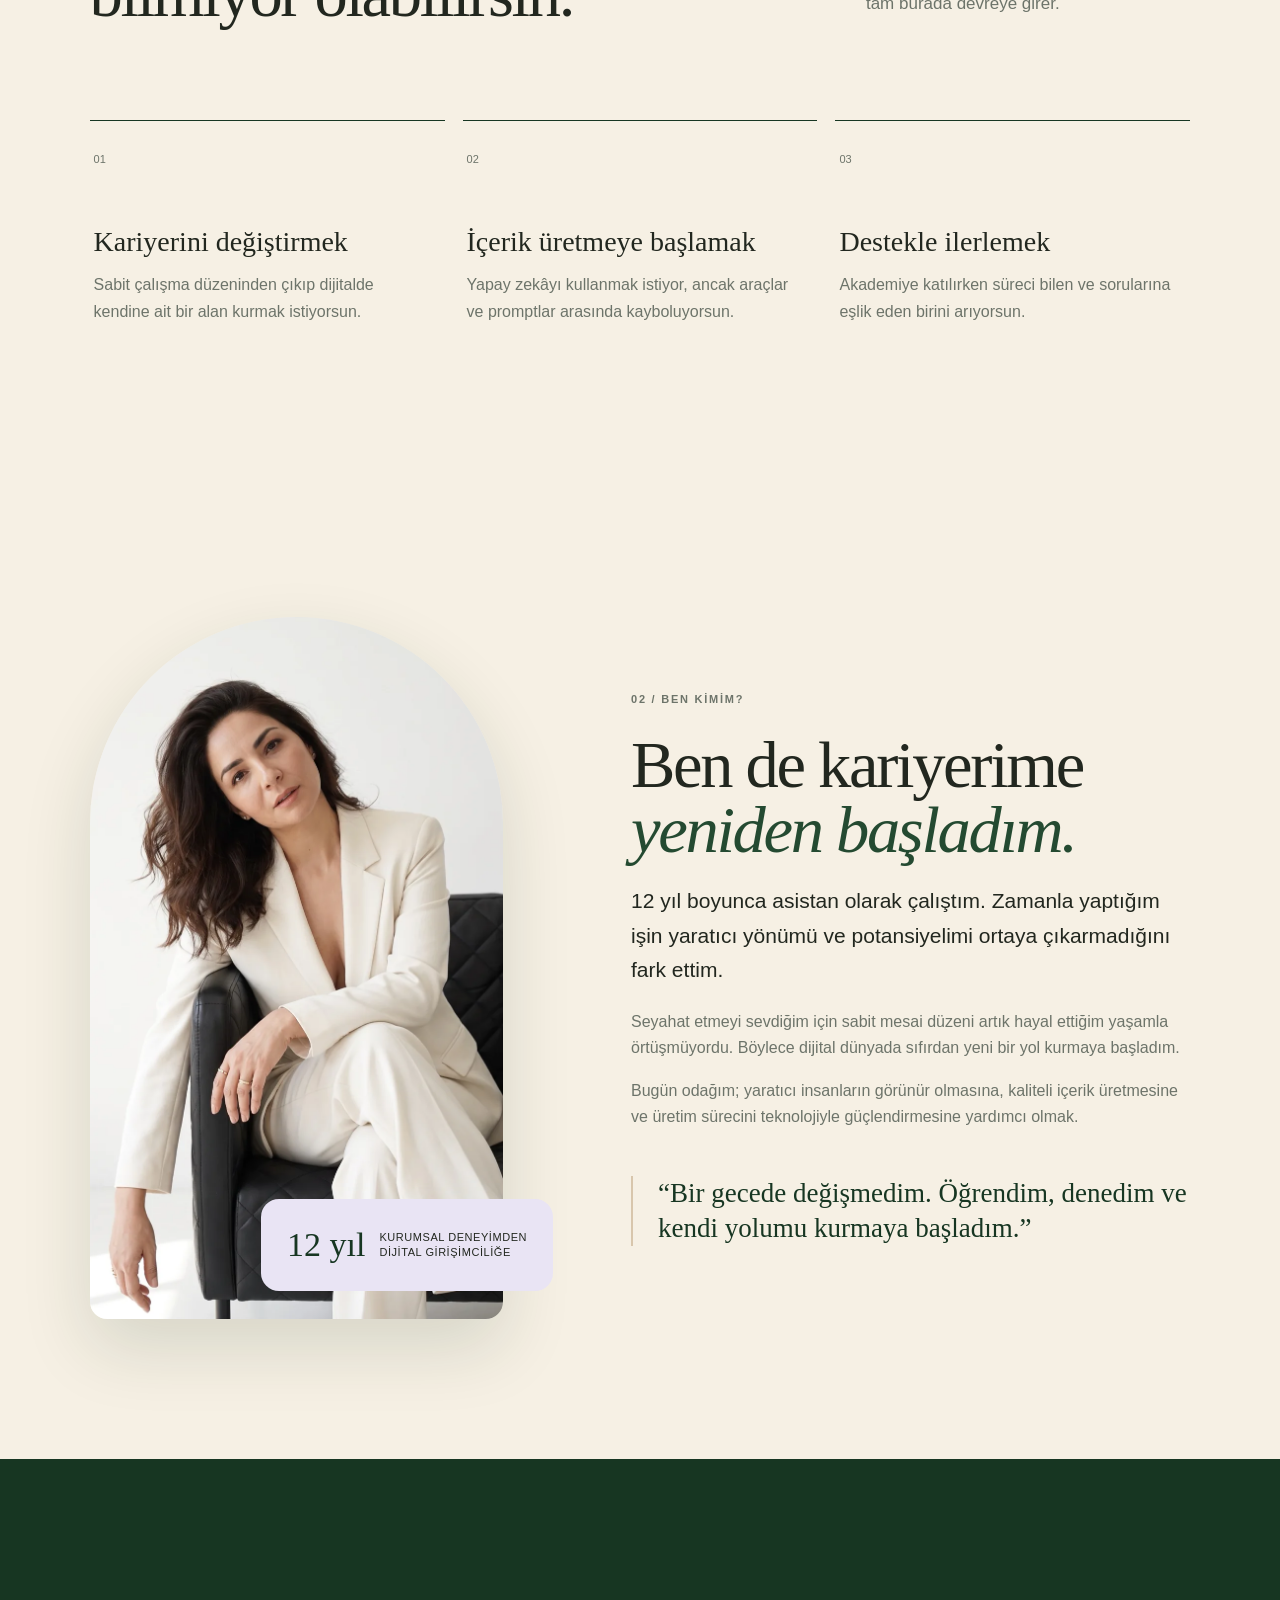
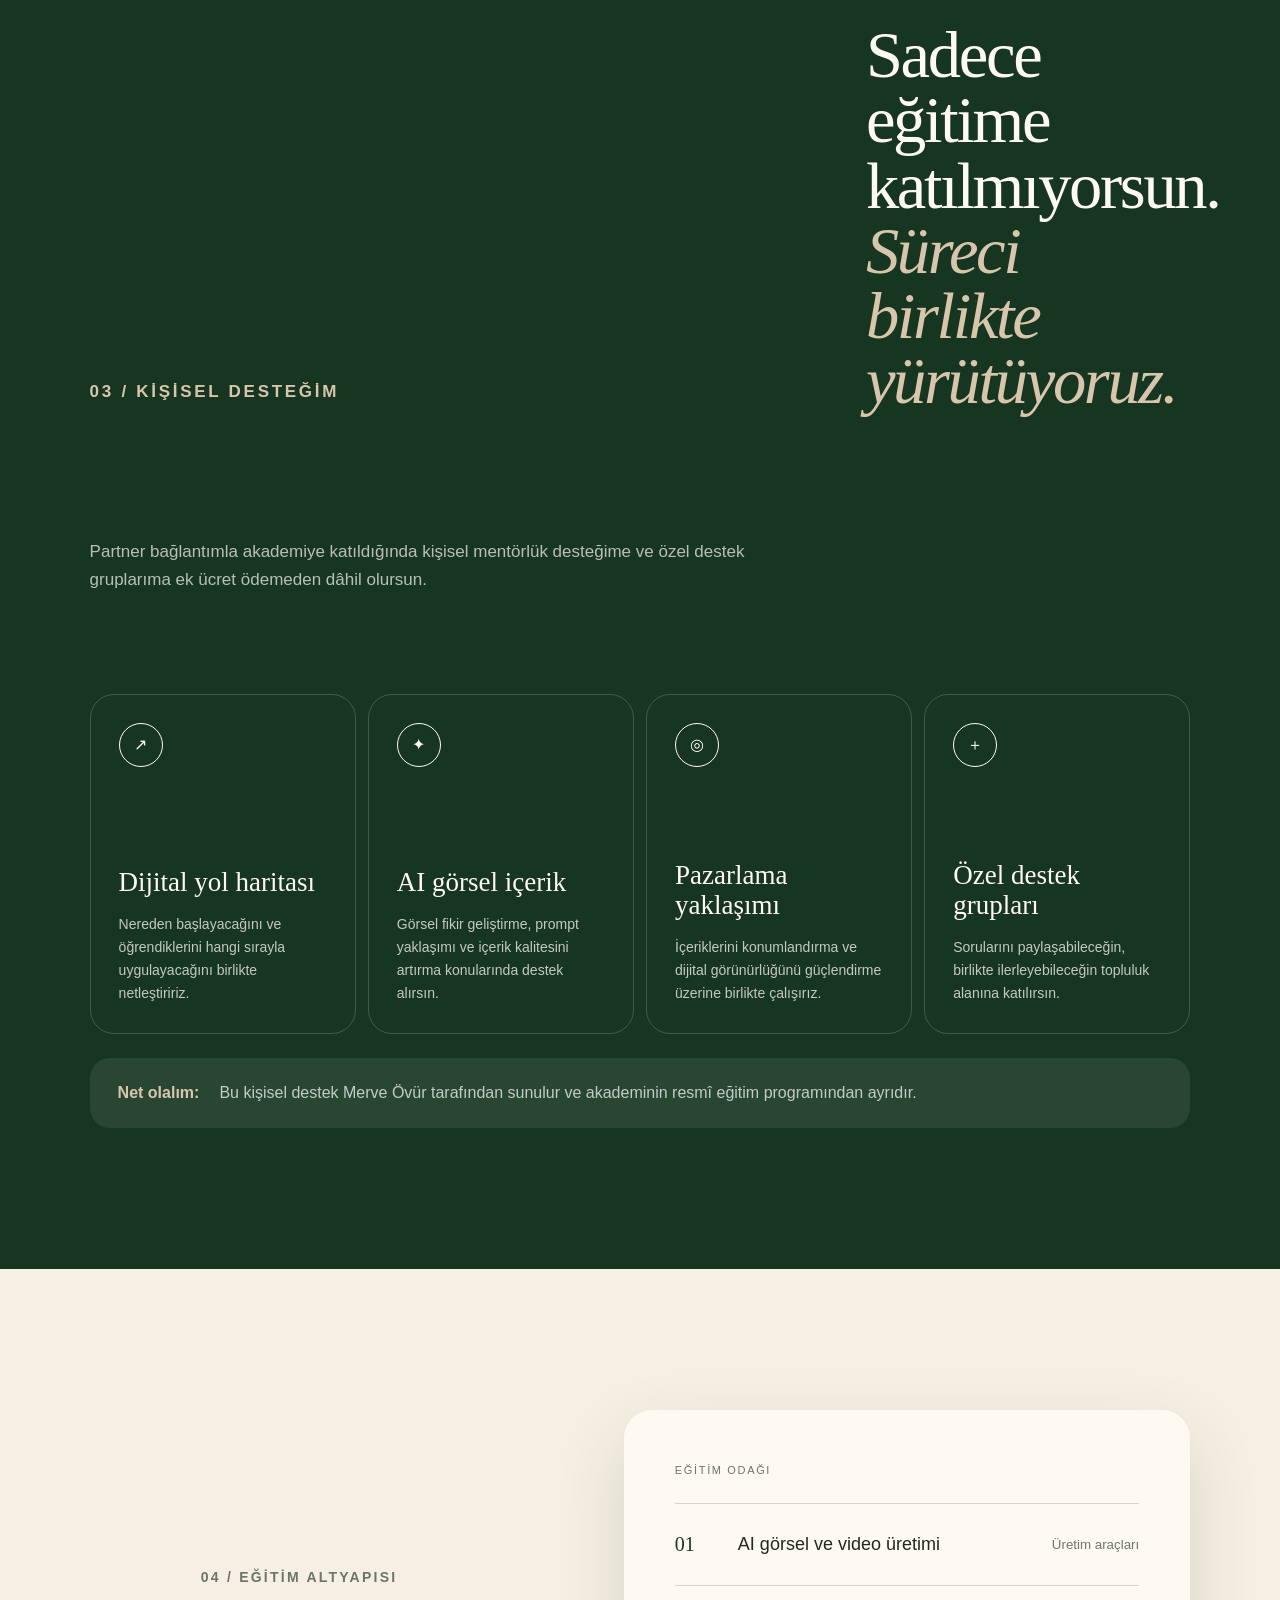
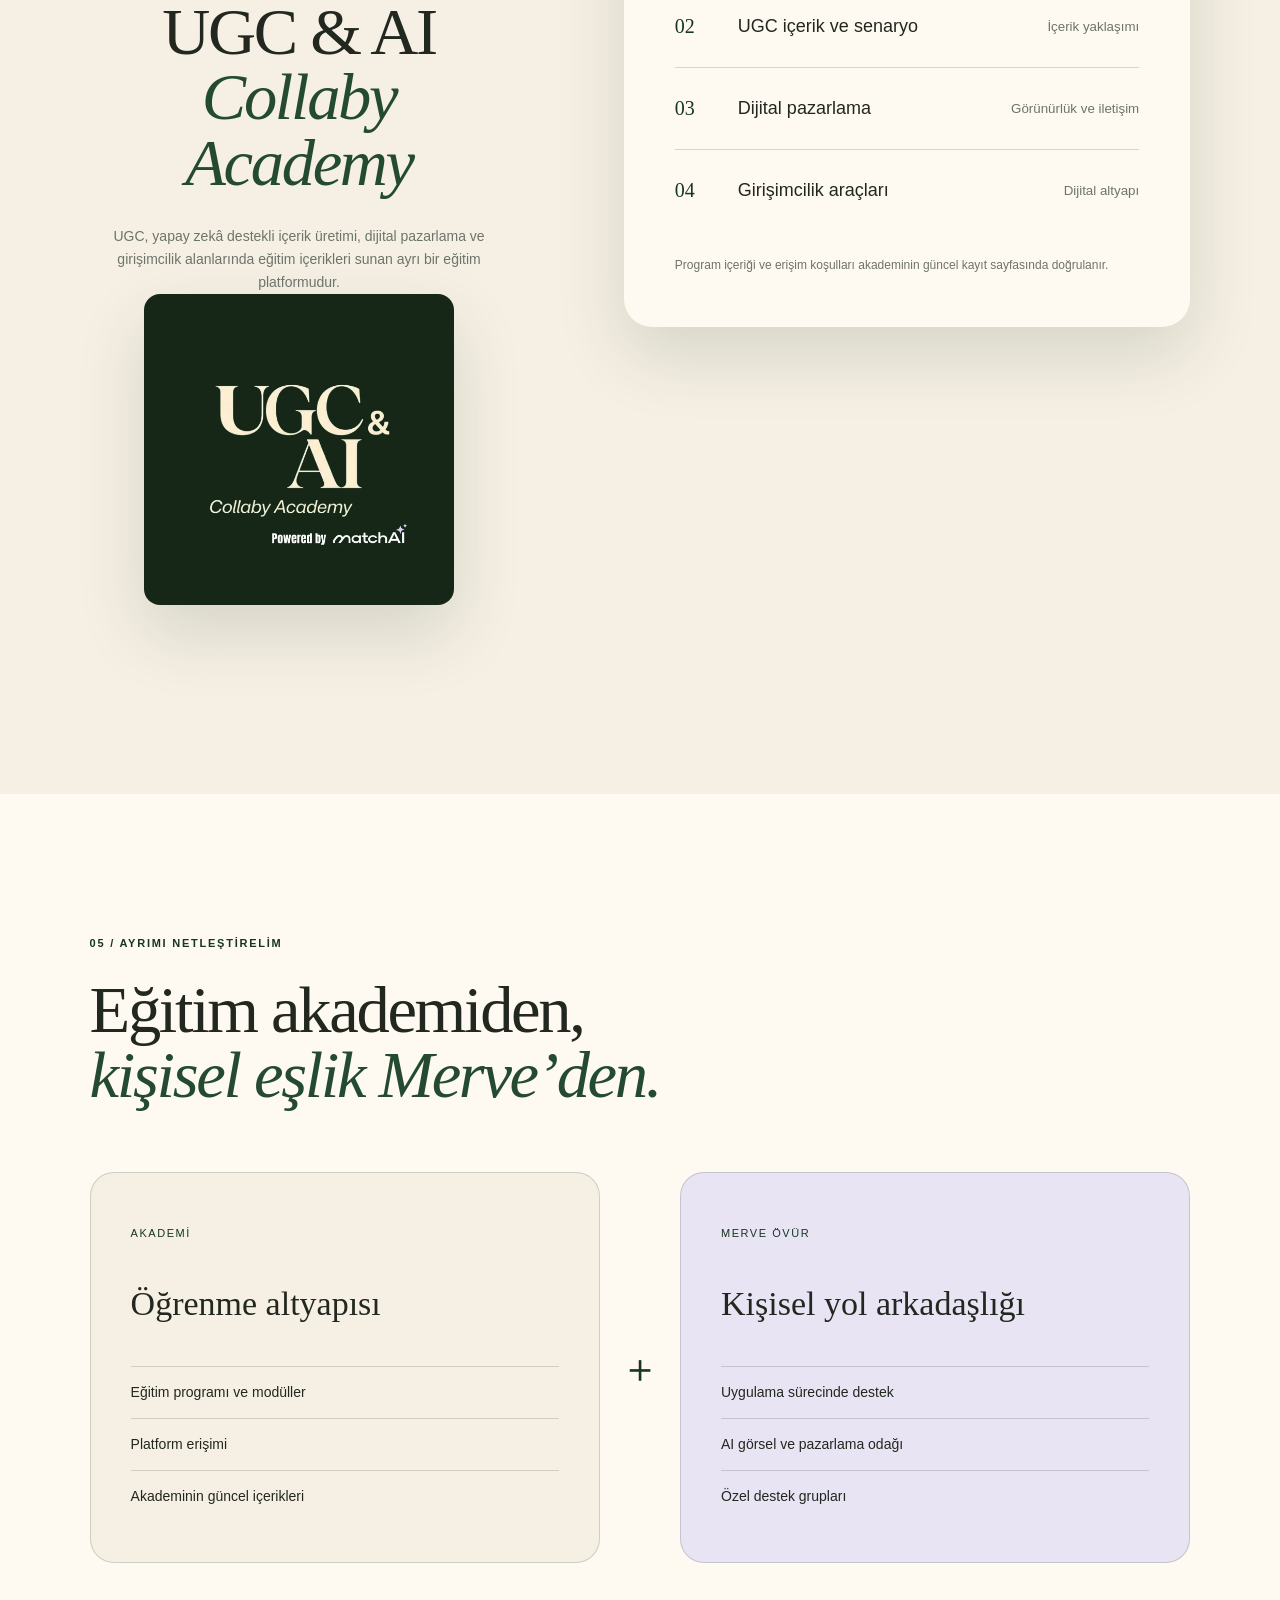
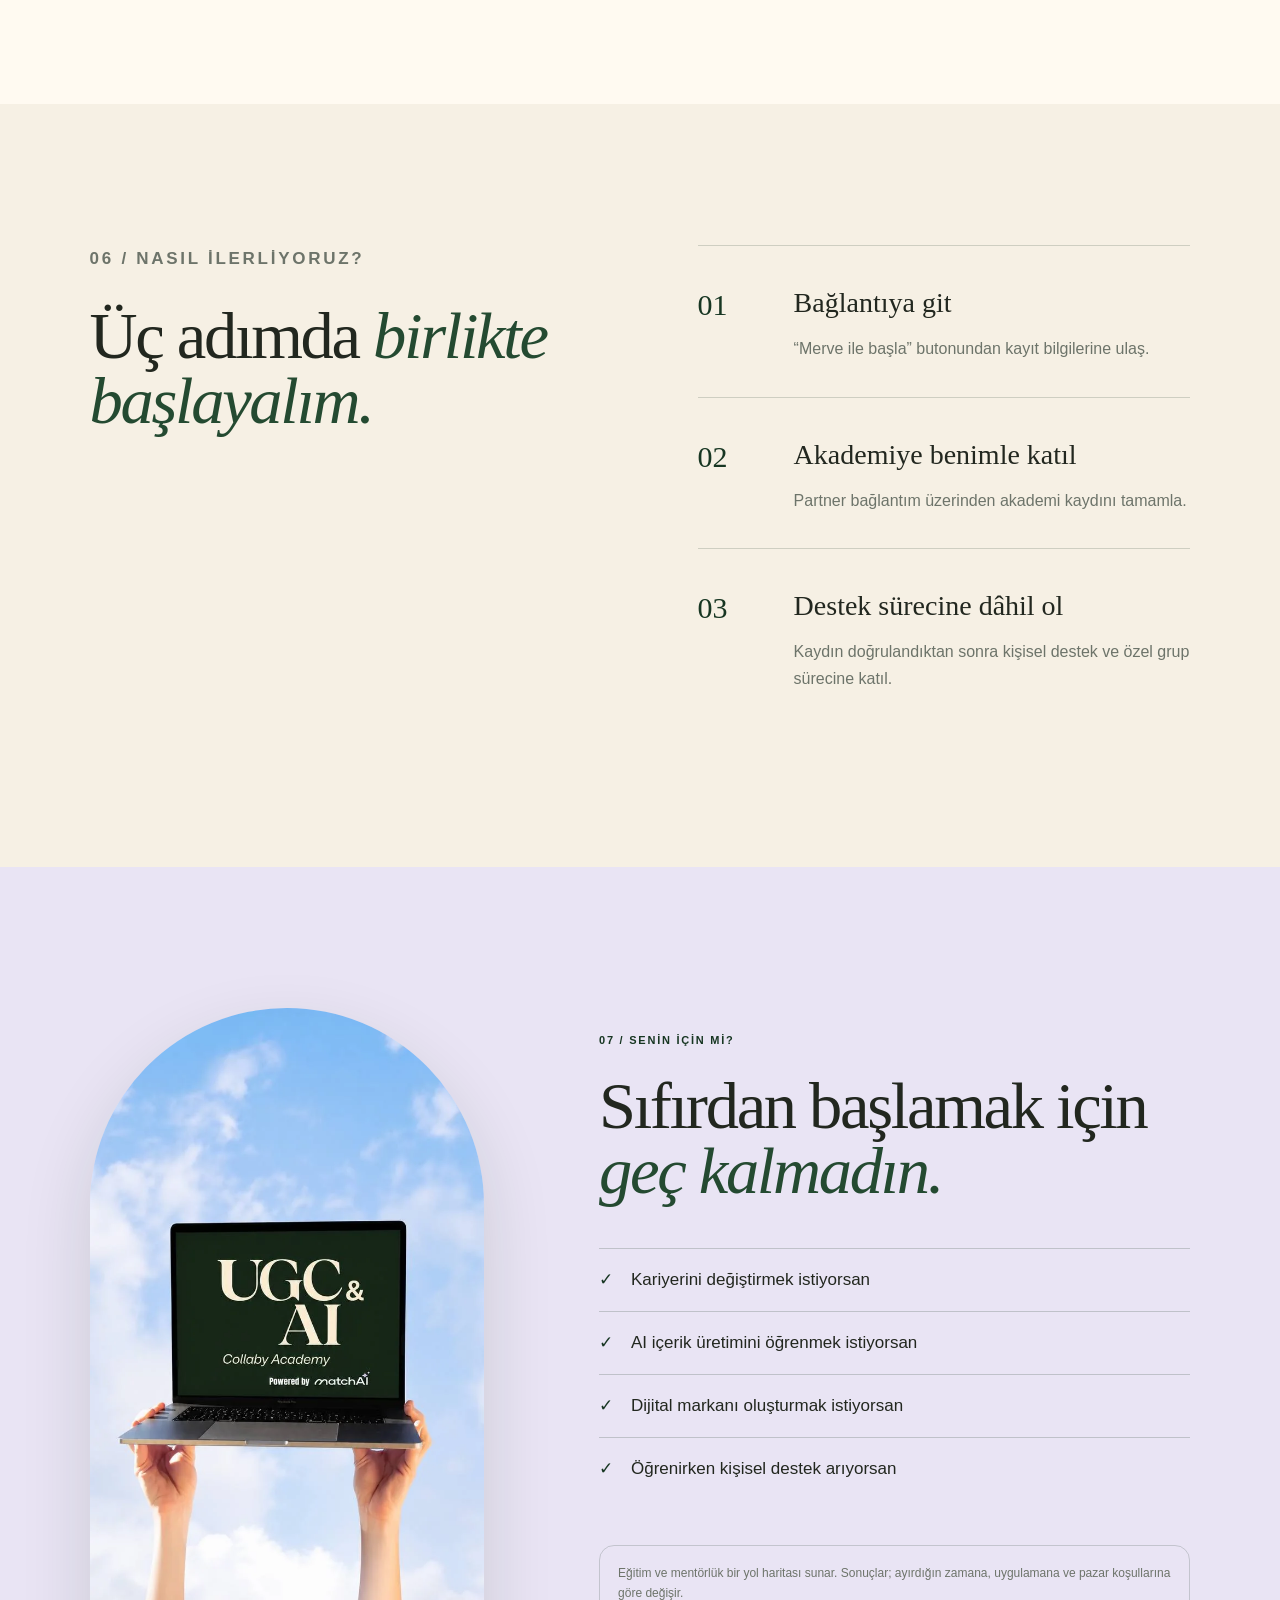
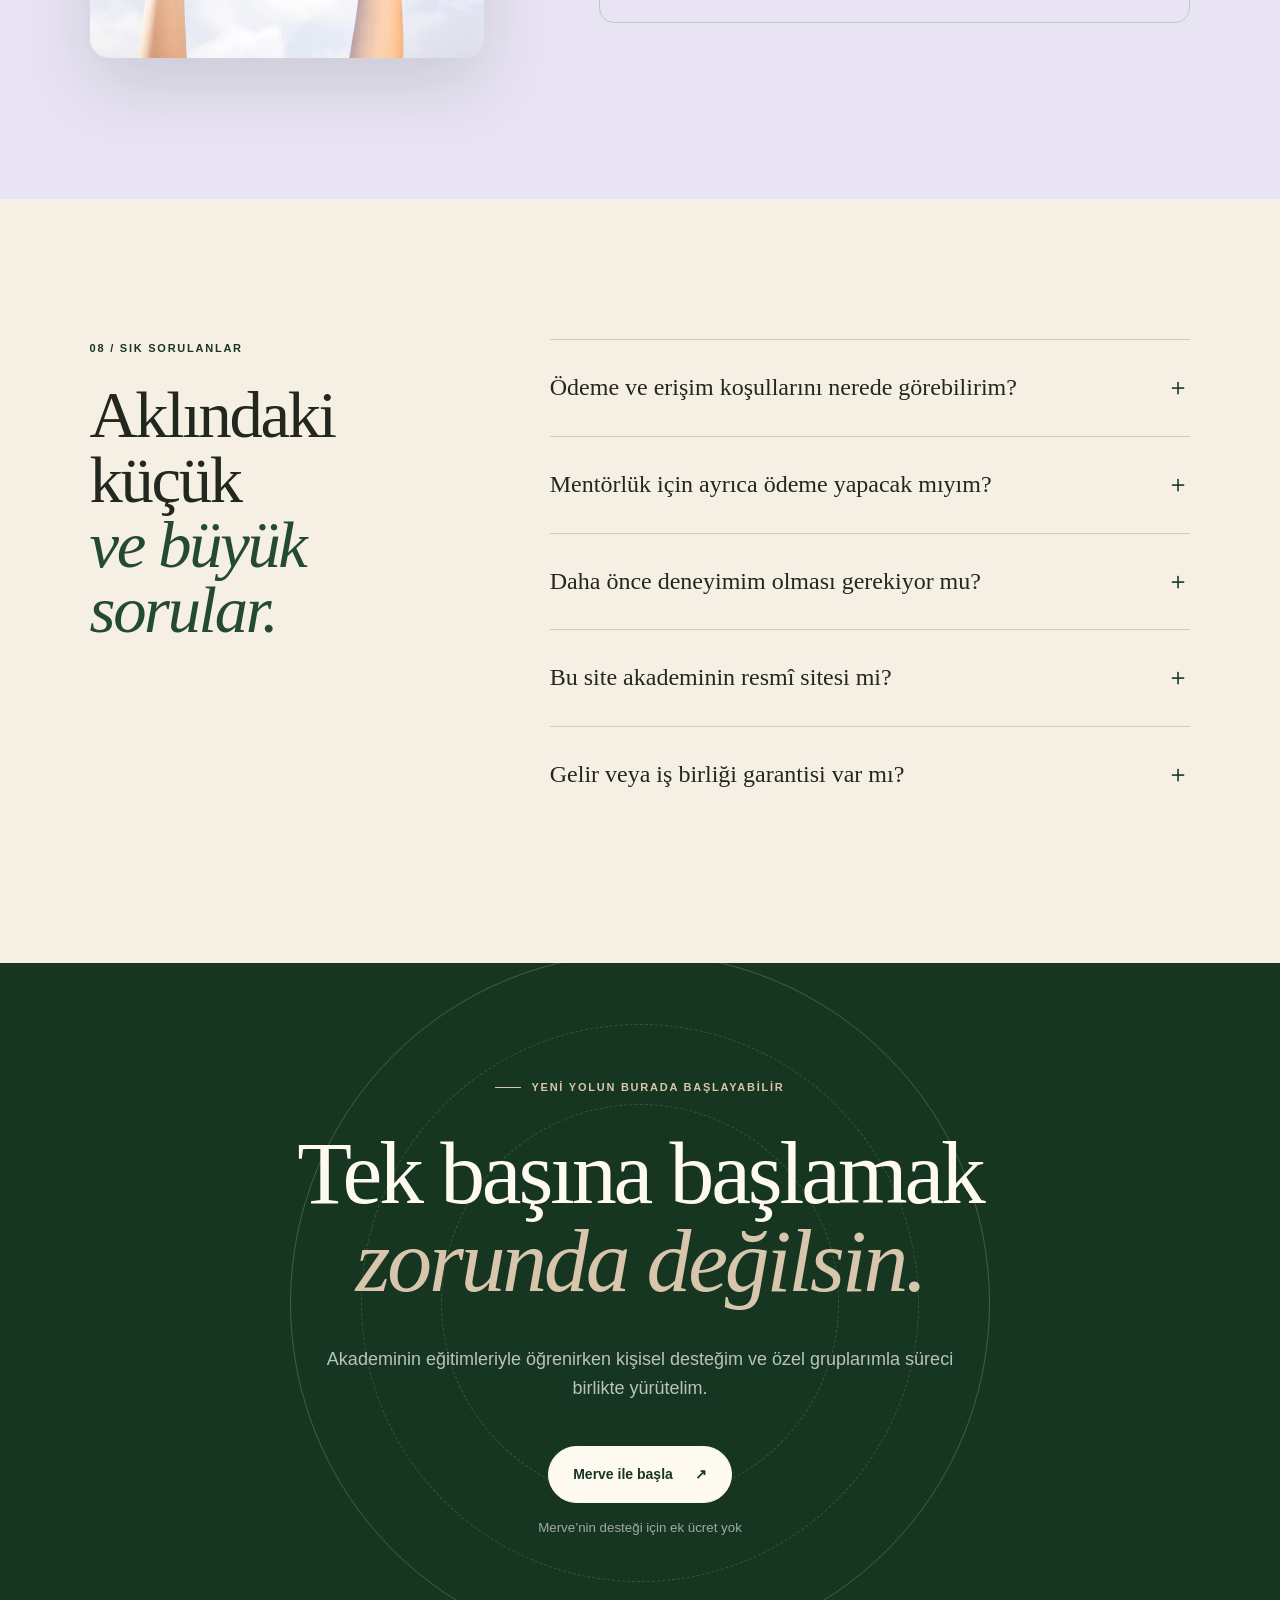
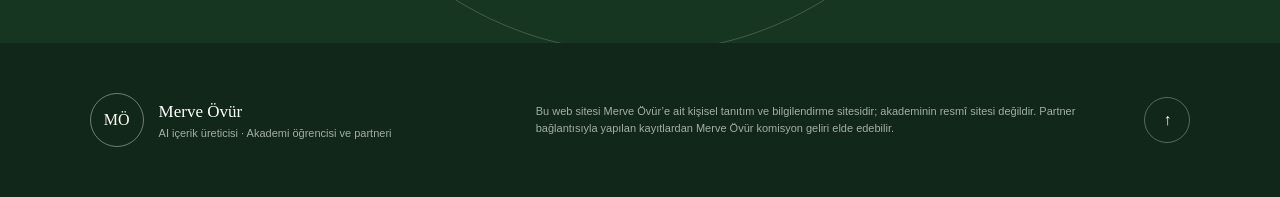
==== commit 473a9874: "Remove displayed academy price from website" ====
--- a/index.html
+++ b/index.html
@@ -41,7 +41,6 @@
         <img src="assets/academy-banner.webp" alt="UGC &amp; AI Collaby Academy, Powered by matchAI" width="1000" height="564" fetchpriority="high" />
         <h1 id="intro-title">Süresiz eğitime başla</h1>
         <a class="button" href="https://www.shopier.com/umaymervy" target="_blank" rel="noopener noreferrer">Süresiz eğitime katıl <span aria-hidden="true">↗</span></a>
-        <p><strong>369 USD</strong> · Akademi katılım bedeli</p>
       </section>
 
       <section class="section module-catalog" id="moduller" aria-labelledby="modules-title">
@@ -188,7 +187,7 @@
       <section class="faq section" id="sss" aria-labelledby="faq-title">
         <div class="faq-heading reveal"><p class="section-index">08 / Sık sorulanlar</p><h2 id="faq-title">Aklındaki küçük<br /><em>ve büyük sorular.</em></h2></div>
         <div class="accordion" data-accordion>
-          <details class="reveal"><summary>Akademiye katılım bedeli nedir?<span>＋</span></summary><p>Paylaşılan güncel katılım bedeli 369 USD’dir. Ödeme ve erişim koşullarını kayıt ekranında görebilirsin.</p></details>
+          <details class="reveal"><summary>Ödeme ve erişim koşullarını nerede görebilirim?<span>＋</span></summary><p>Ödeme ve erişim koşullarını kayıt ekranında görebilirsin.</p></details>
           <details class="reveal"><summary>Mentörlük için ayrıca ödeme yapacak mıyım?<span>＋</span></summary><p>Hayır. Merve’nin partner bağlantısıyla akademiye katıldığında kişisel mentörlük ve özel grup desteği için ek ücret ödemezsin.</p></details>
           <details class="reveal"><summary>Daha önce deneyimim olması gerekiyor mu?<span>＋</span></summary><p>Hayır. Yapı, dijital içerik üretimine ve girişimciliğe sıfırdan başlayan kişilere de yöneliktir.</p></details>
           <details class="reveal"><summary>Bu site akademinin resmî sitesi mi?<span>＋</span></summary><p>Hayır. Bu site Merve Övür’e ait kişisel web sitesidir. Merve, akademinin öğrencisi ve partneridir.</p></details>
@@ -202,7 +201,7 @@
         <h2>Tek başına başlamak<br /><em>zorunda değilsin.</em></h2>
         <p>Akademinin eğitimleriyle öğrenirken kişisel desteğim ve özel gruplarımla süreci birlikte yürütelim.</p>
         <a class="button button-light" href="https://linktr.ee/mervedigital.co?utm_source=linktree_profile_share&amp;ltsid=5a8d7bae-e739-41e0-a7a1-f4cec3a619d0" target="_blank" rel="noopener noreferrer">Merve ile başla <span aria-hidden="true">↗</span></a>
-        <small>Akademi katılımı 369 USD · Merve’nin desteği için ek ücret yok</small>
+        <small>Merve’nin desteği için ek ücret yok</small>
       </section>
     </main>
 
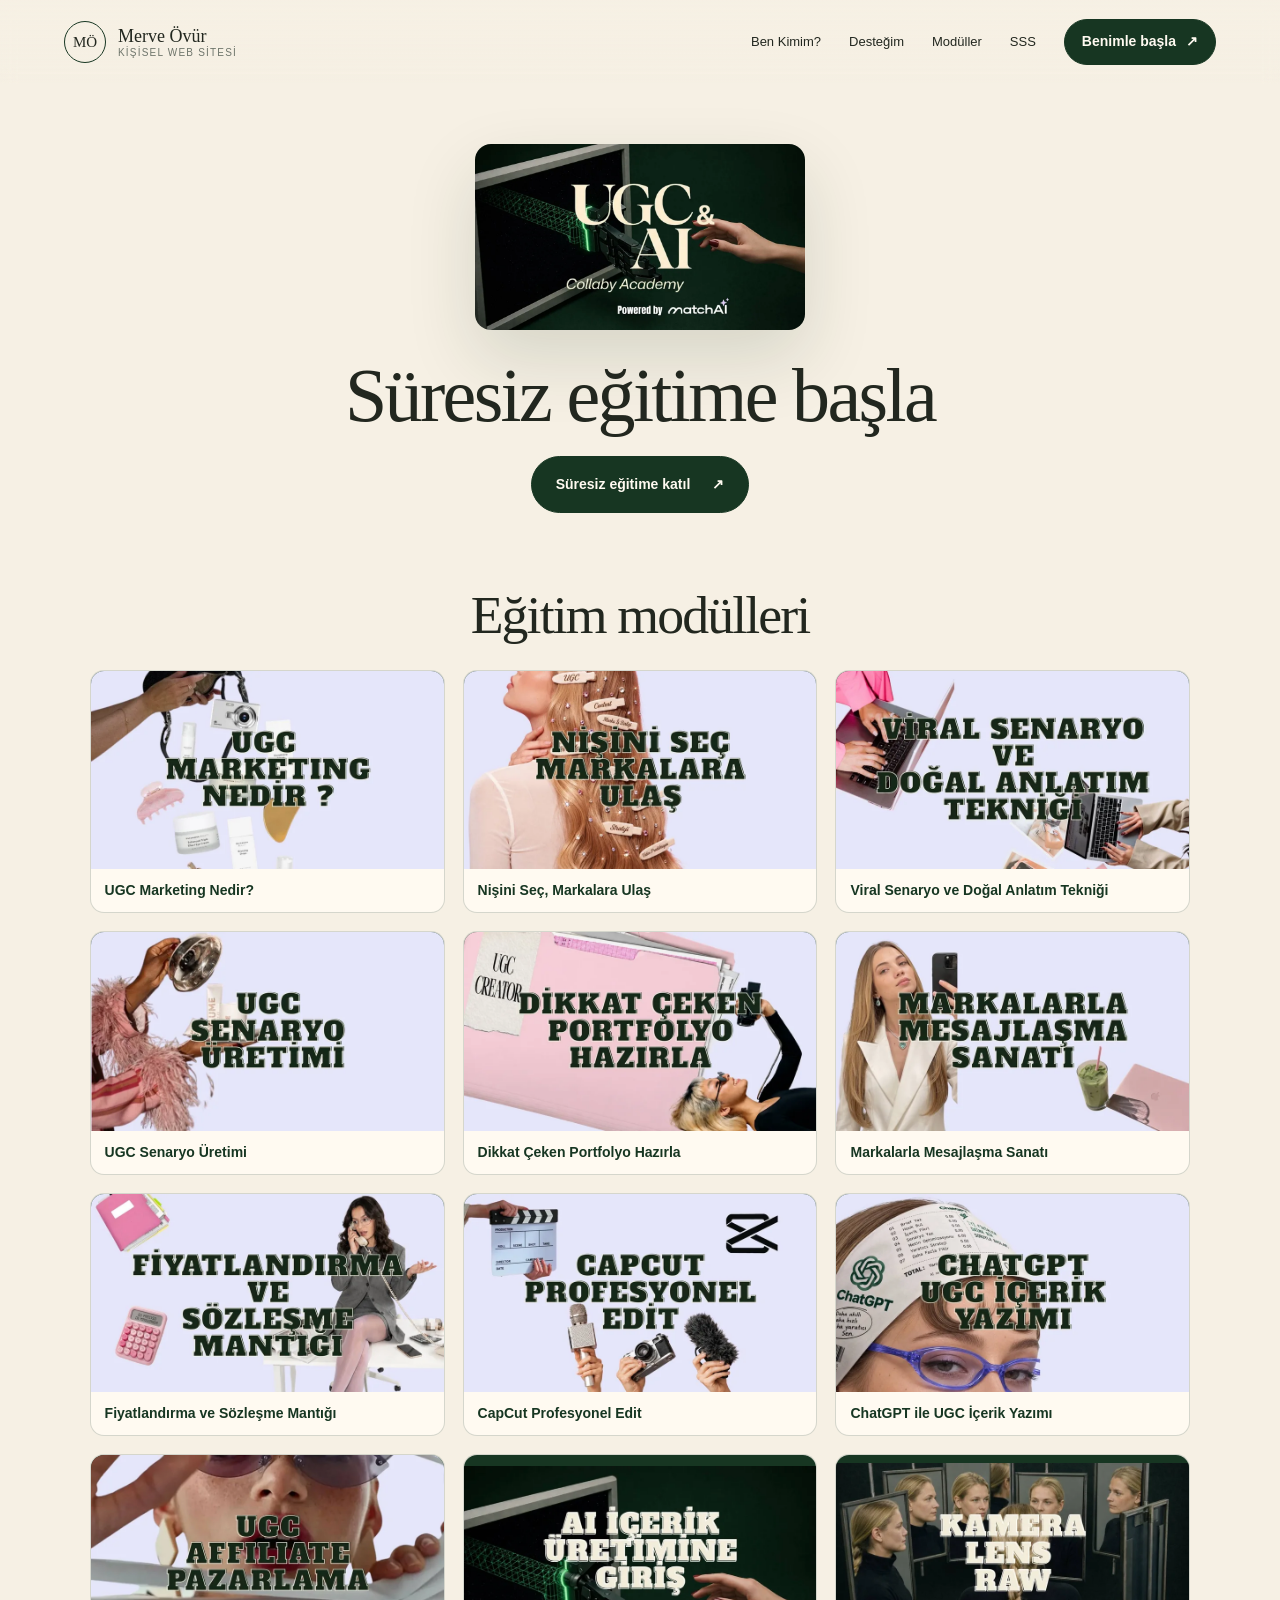
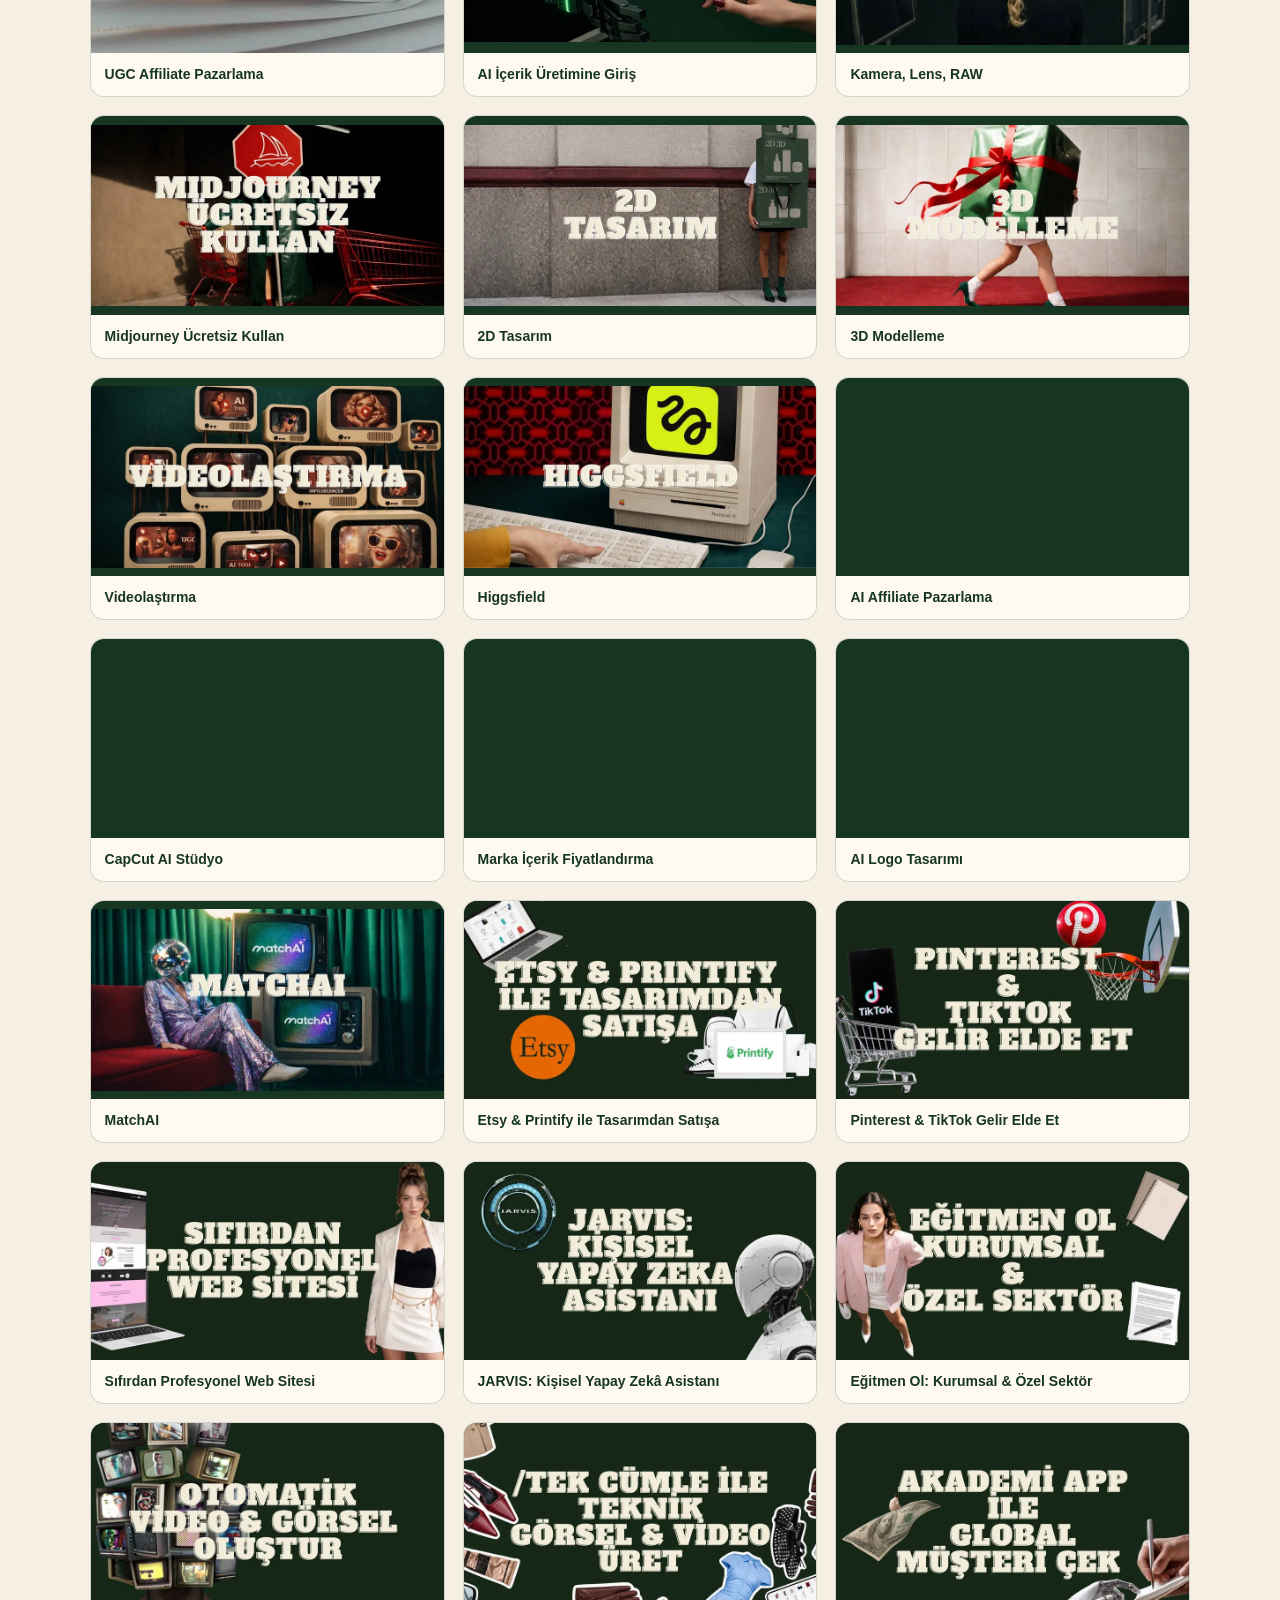
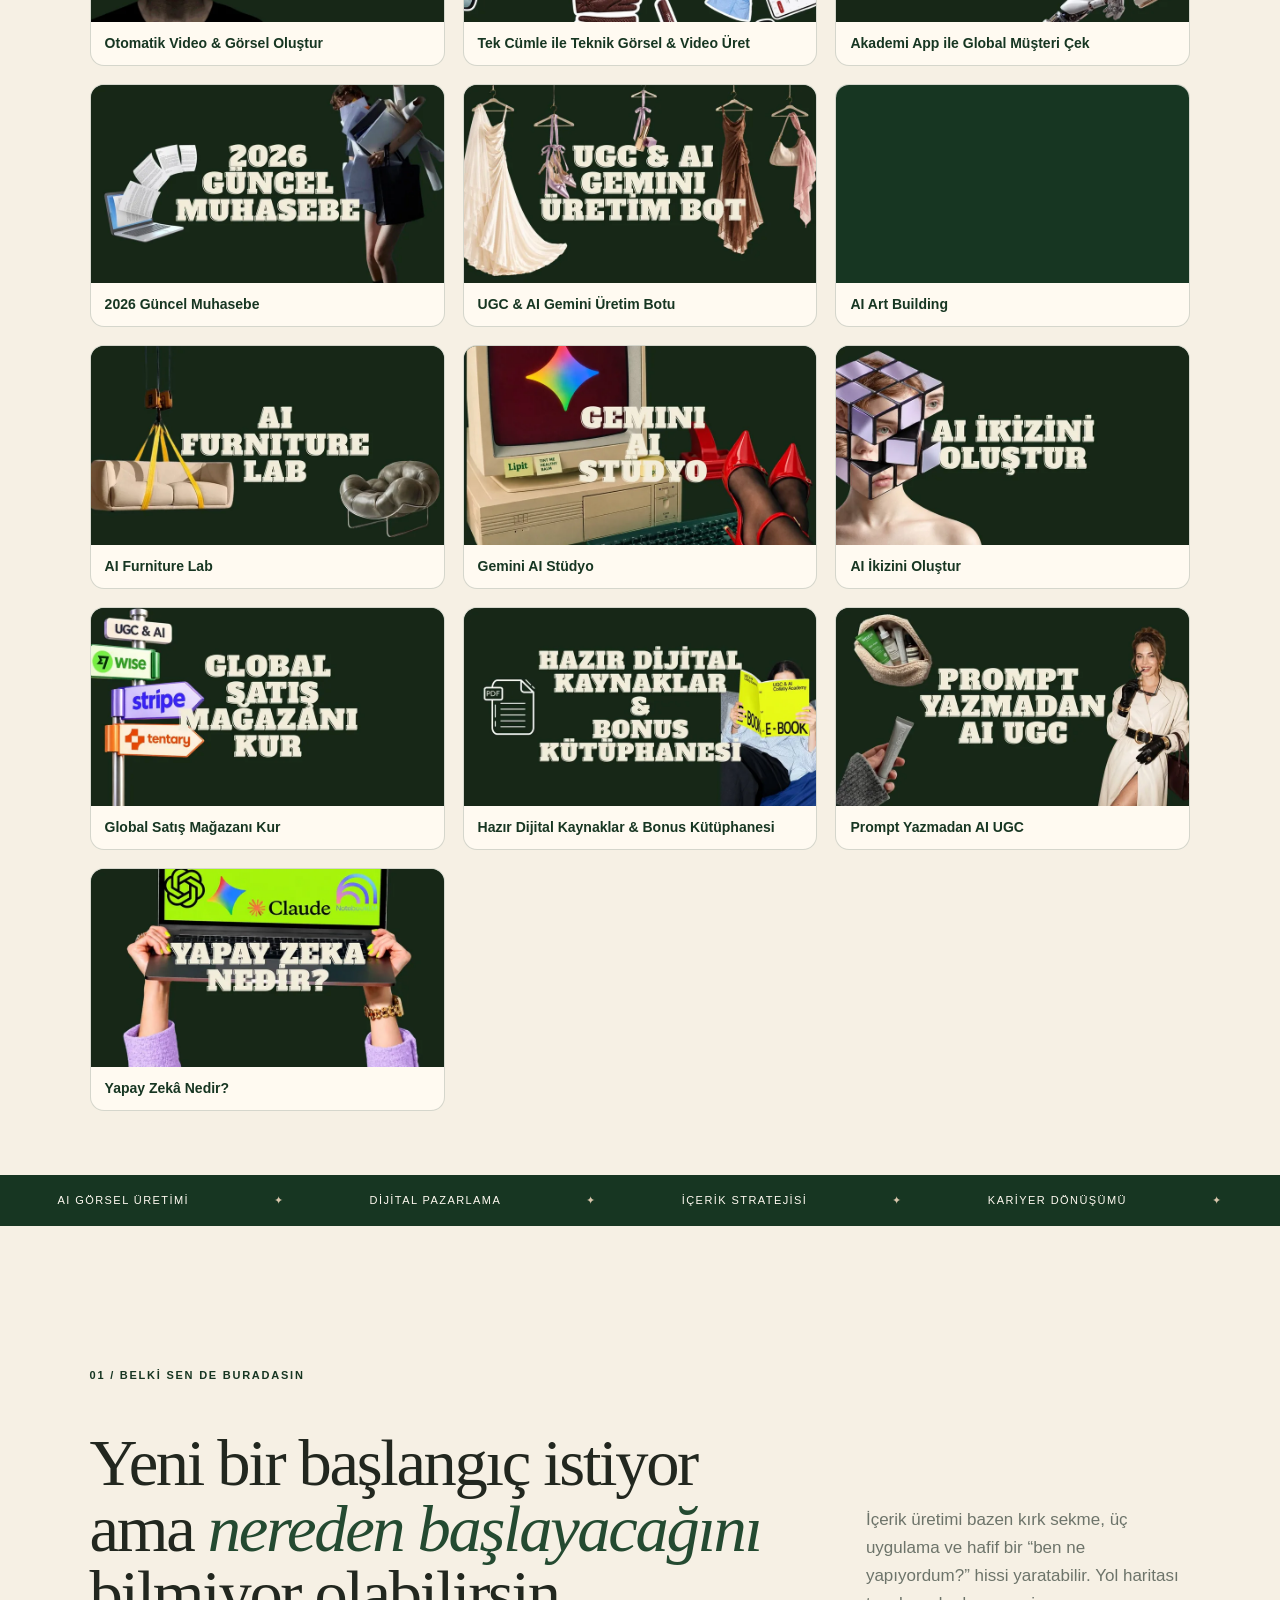
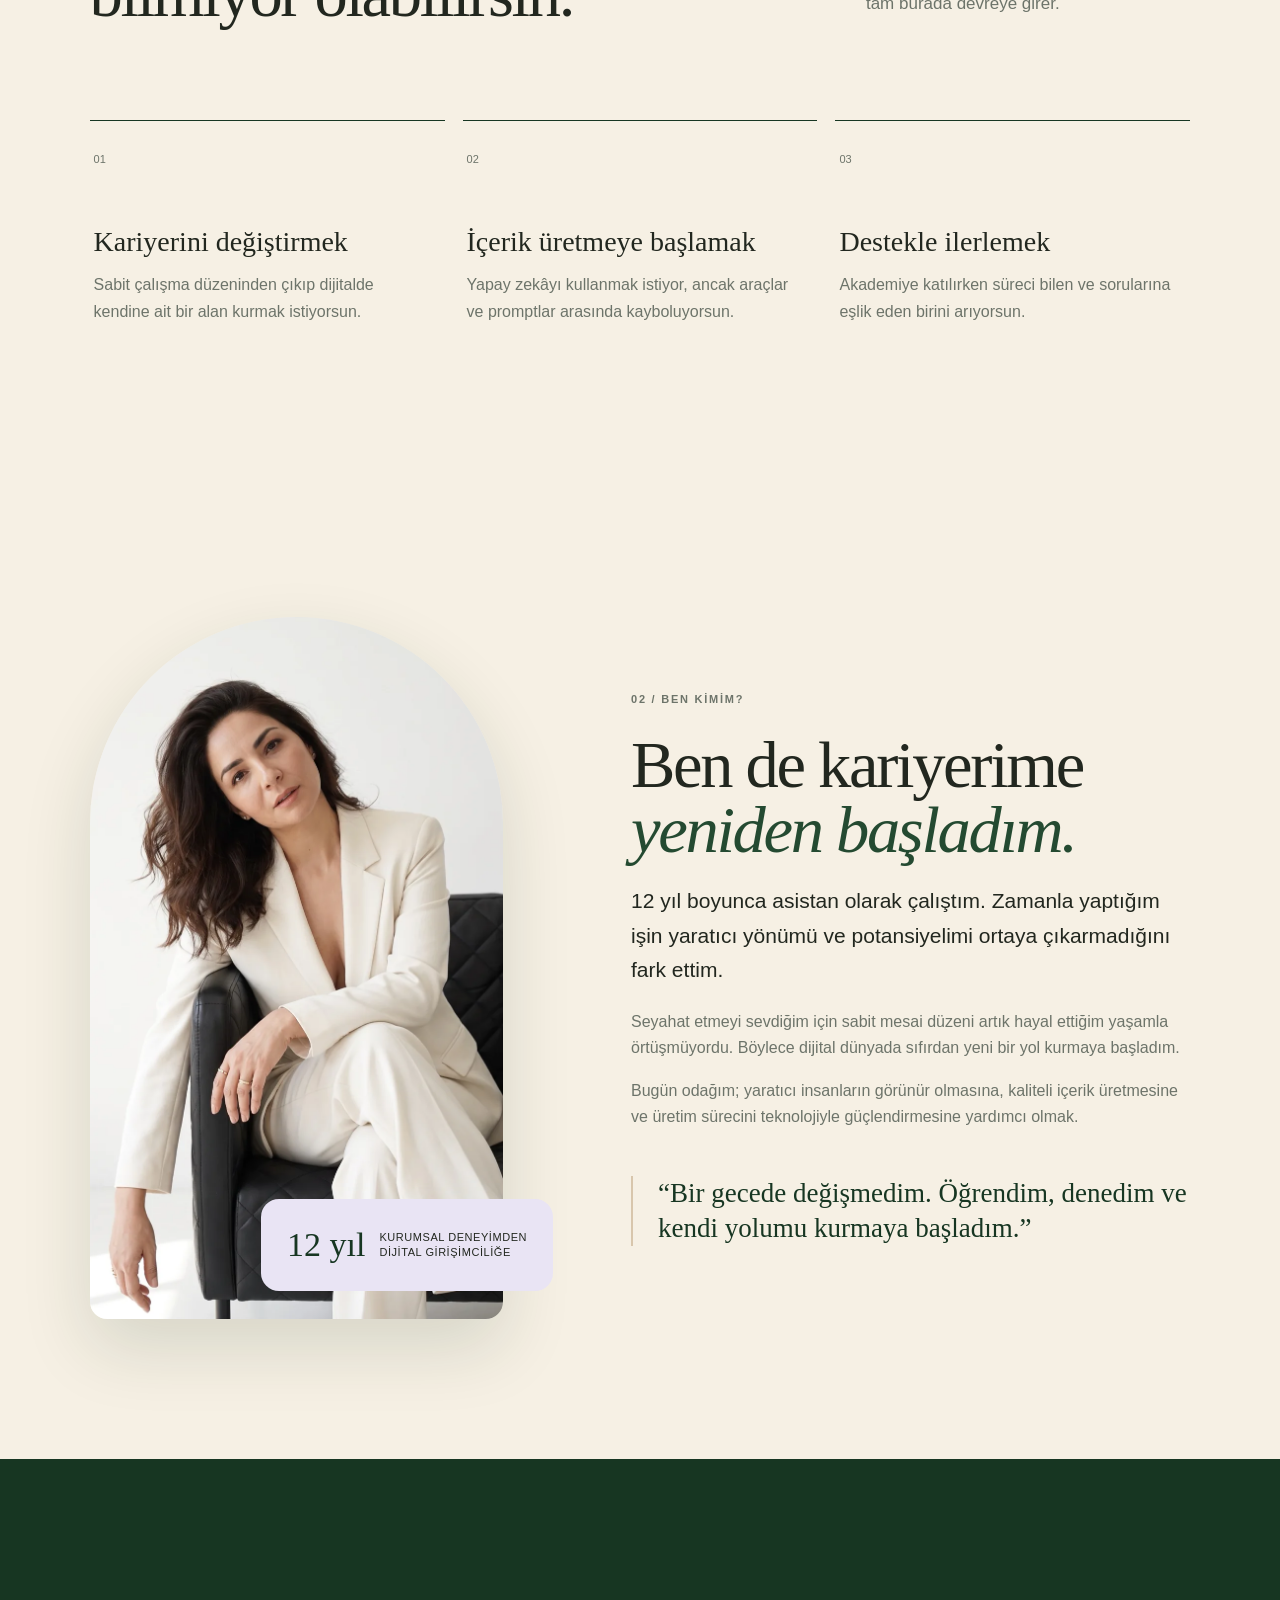
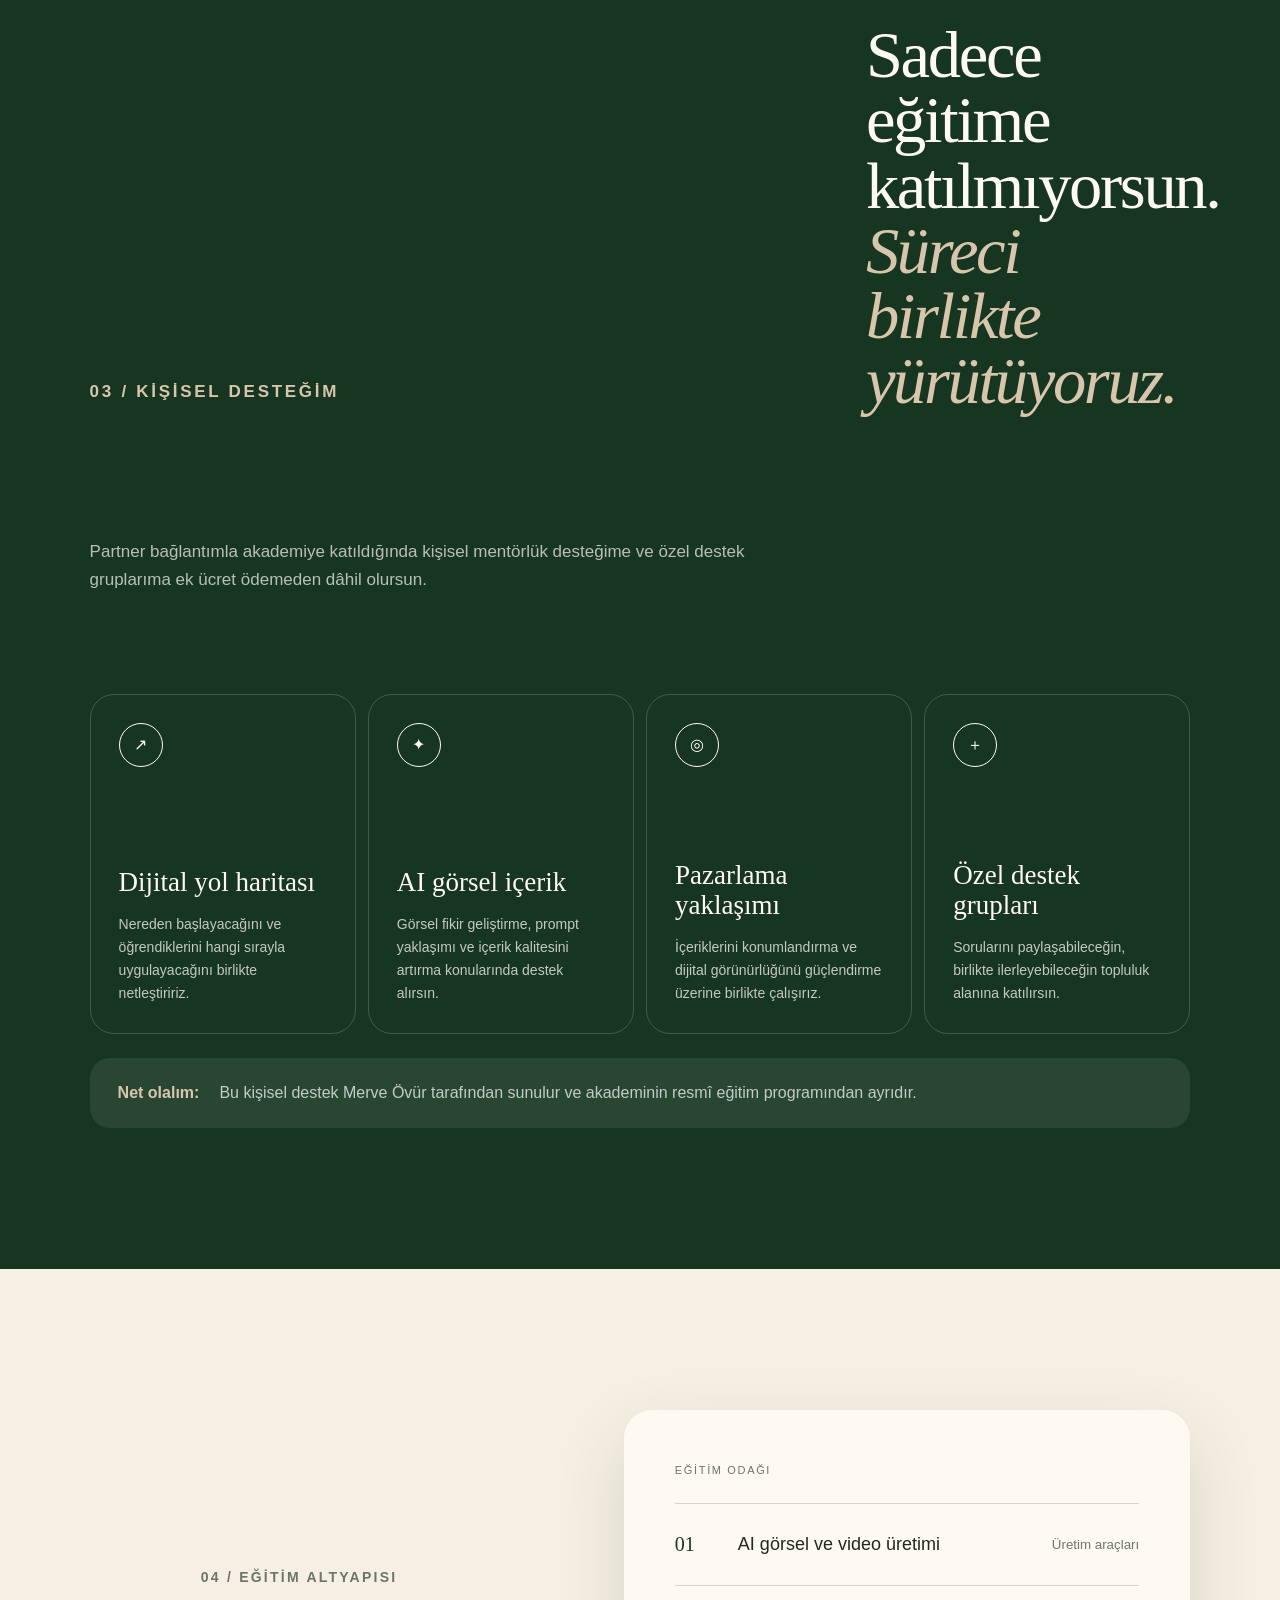
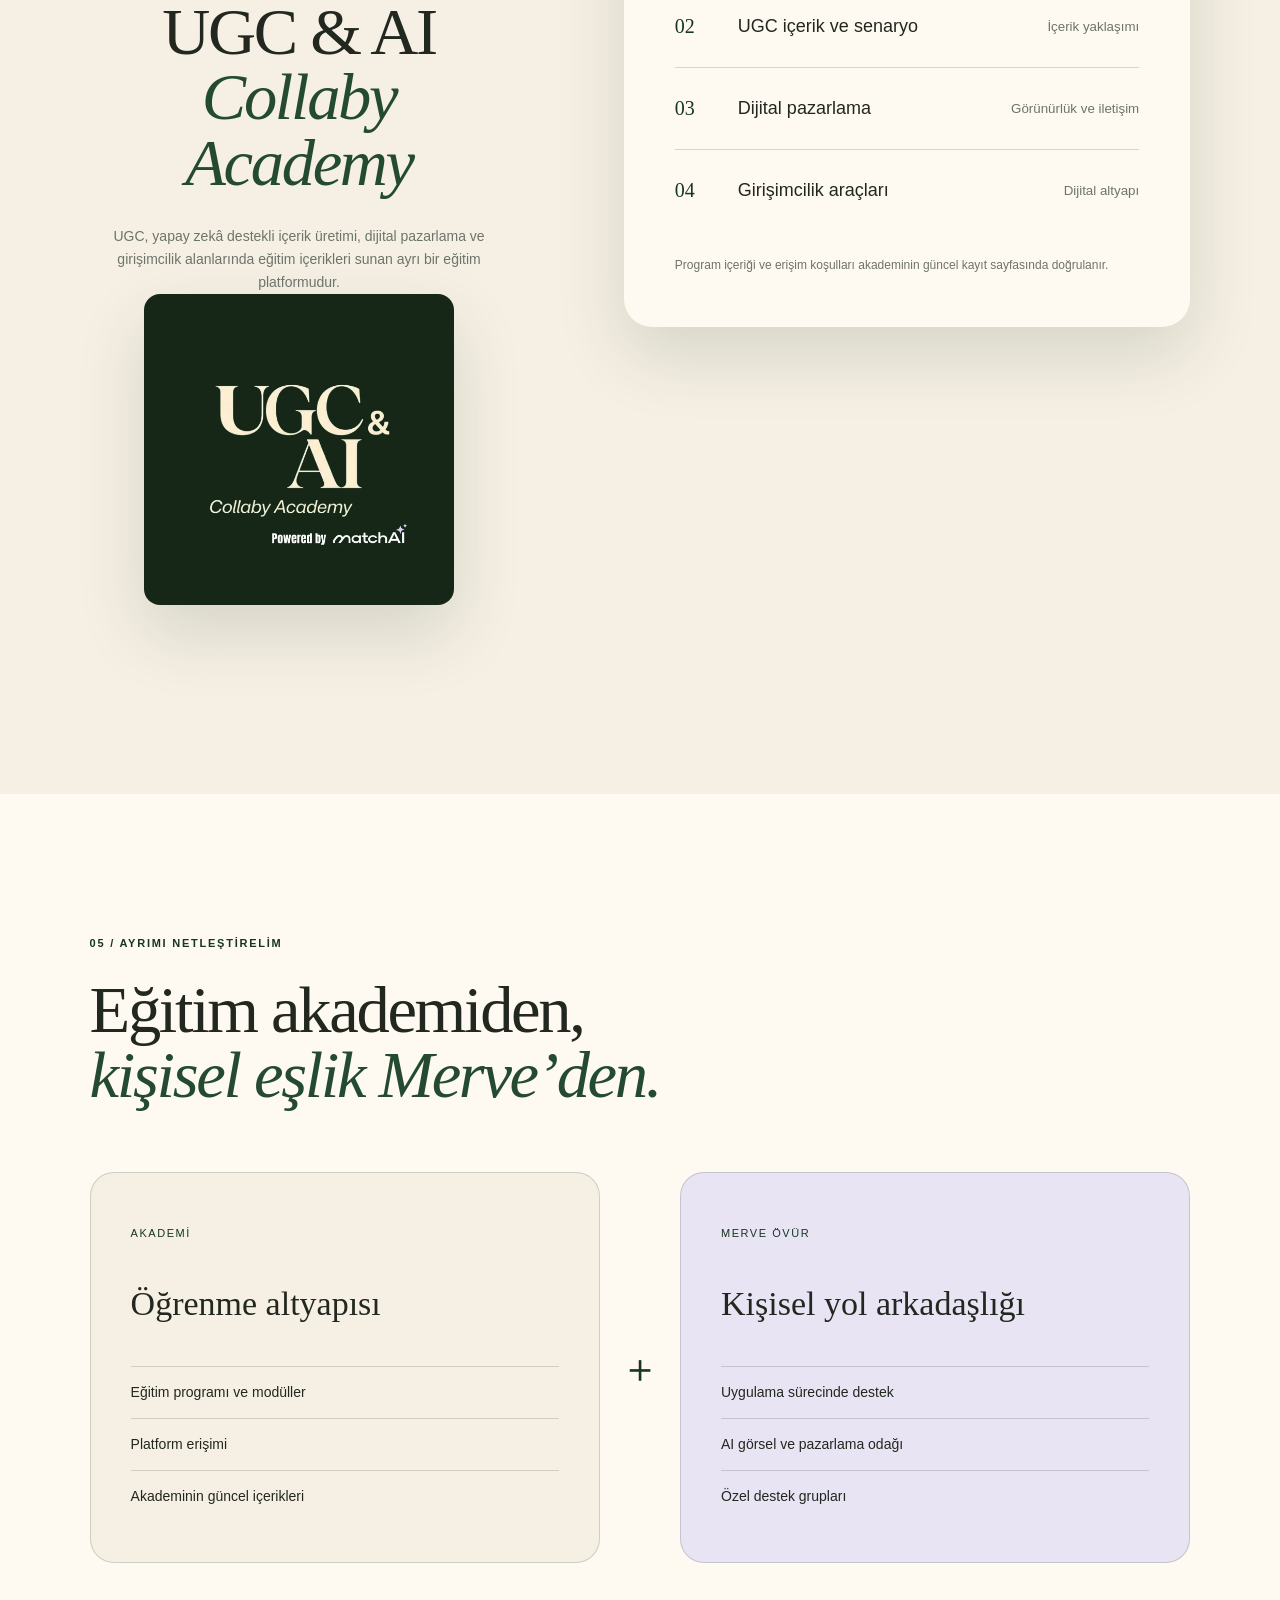
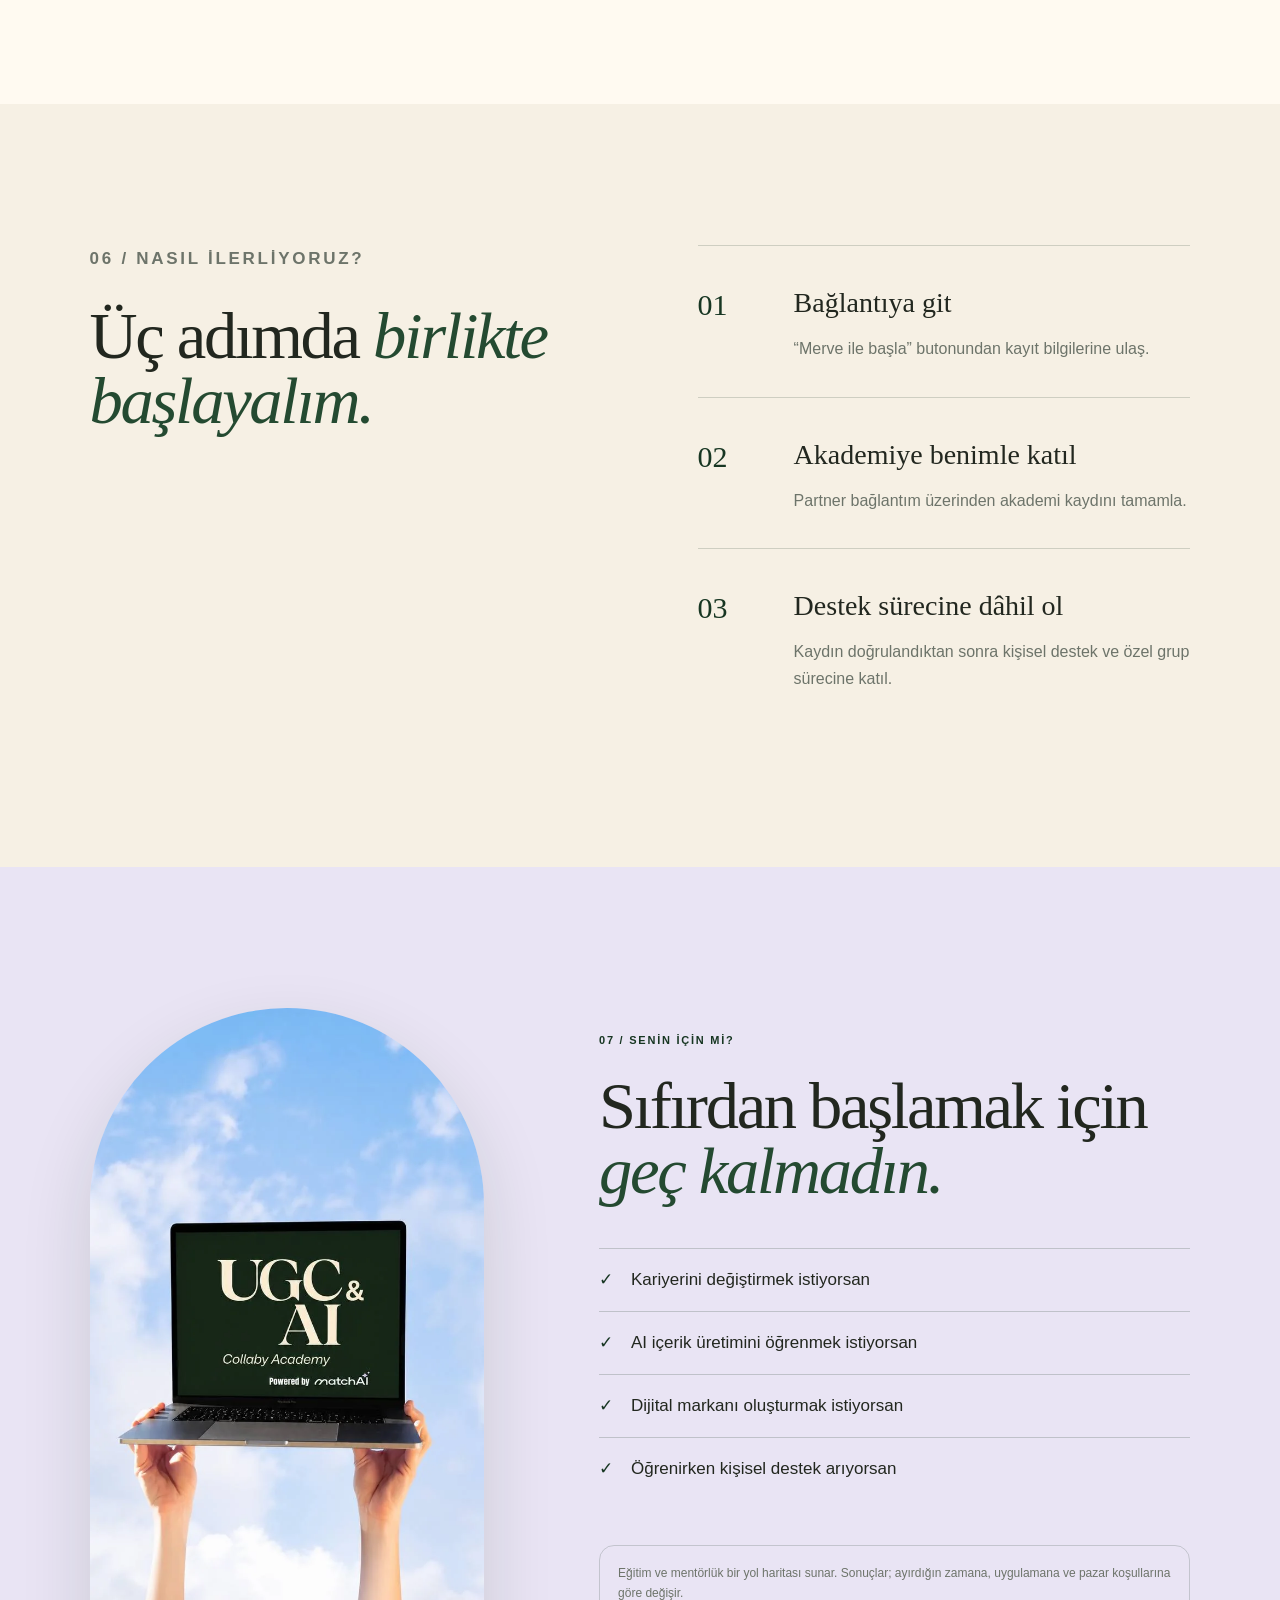
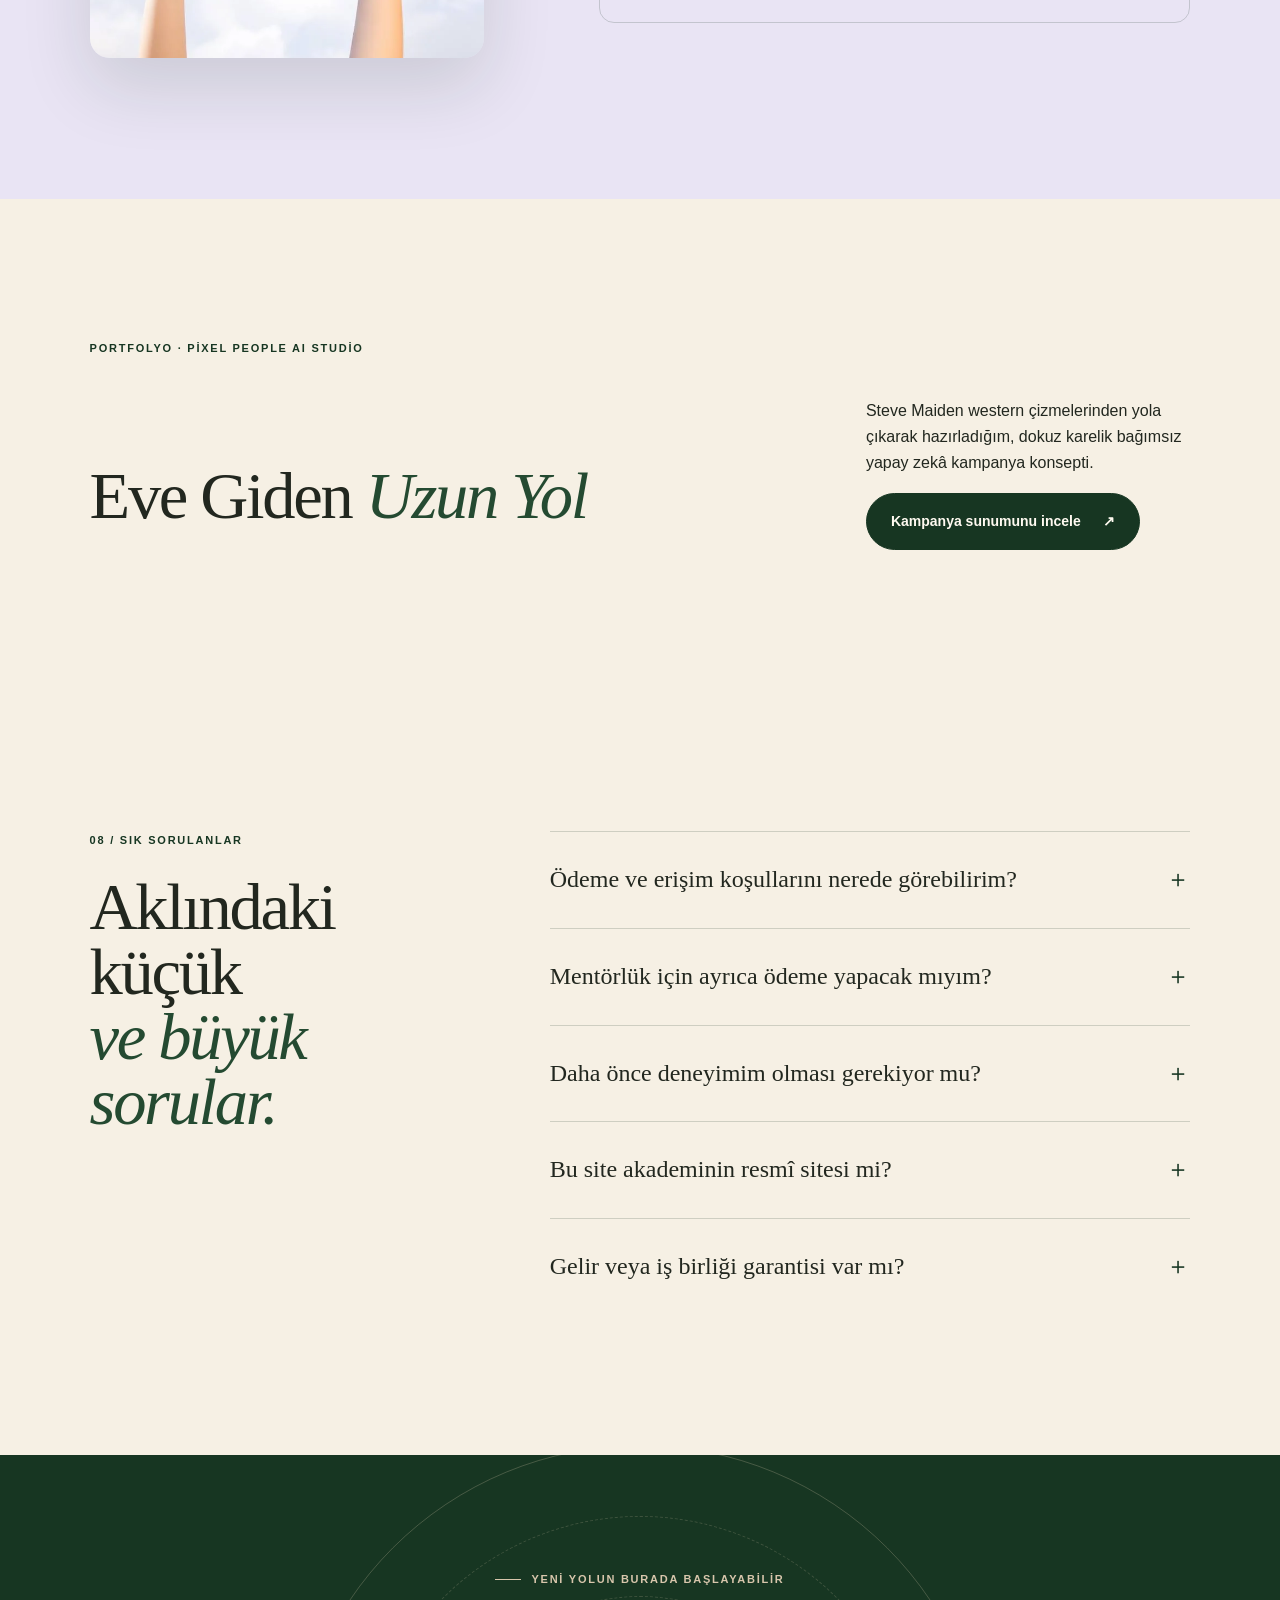
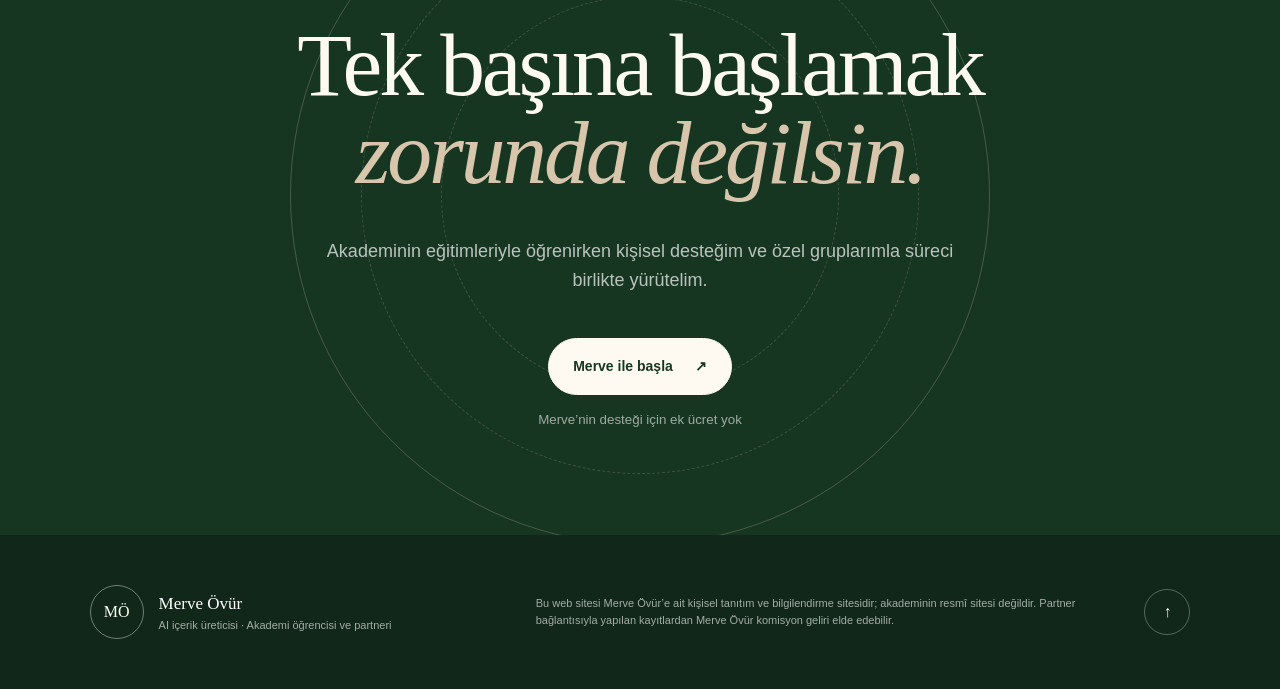
==== commit 7176f5d0: "Add Steve Maiden campaign to MerveDigital homepage" ====
--- a/index.html
+++ b/index.html
@@ -184,6 +184,17 @@
         <div class="fit-copy reveal"><p class="section-index">07 / Senin için mi?</p><h2 id="fit-title">Sıfırdan başlamak için <em>geç kalmadın.</em></h2><ul class="check-list"><li>Kariyerini değiştirmek istiyorsan</li><li>AI içerik üretimini öğrenmek istiyorsan</li><li>Dijital markanı oluşturmak istiyorsan</li><li>Öğrenirken kişisel destek arıyorsan</li></ul><p class="result-note">Eğitim ve mentörlük bir yol haritası sunar. Sonuçlar; ayırdığın zamana, uygulamana ve pazar koşullarına göre değişir.</p></div>
       </section>
 
+      <section class="section" id="kampanya" aria-labelledby="campaign-title">
+        <p class="section-index">Portfolyo · Pixel People AI Studio</p>
+        <div class="section-heading reveal">
+          <h2 id="campaign-title">Eve Giden <em>Uzun Yol</em></h2>
+          <div>
+            <p>Steve Maiden western çizmelerinden yola çıkarak hazırladığım, dokuz karelik bağımsız yapay zekâ kampanya konsepti.</p>
+            <a class="button" href="https://poetic-croissant-3f37de.netlify.app/">Kampanya sunumunu incele <span aria-hidden="true">↗</span></a>
+          </div>
+        </div>
+      </section>
+
       <section class="faq section" id="sss" aria-labelledby="faq-title">
         <div class="faq-heading reveal"><p class="section-index">08 / Sık sorulanlar</p><h2 id="faq-title">Aklındaki küçük<br /><em>ve büyük sorular.</em></h2></div>
         <div class="accordion" data-accordion>
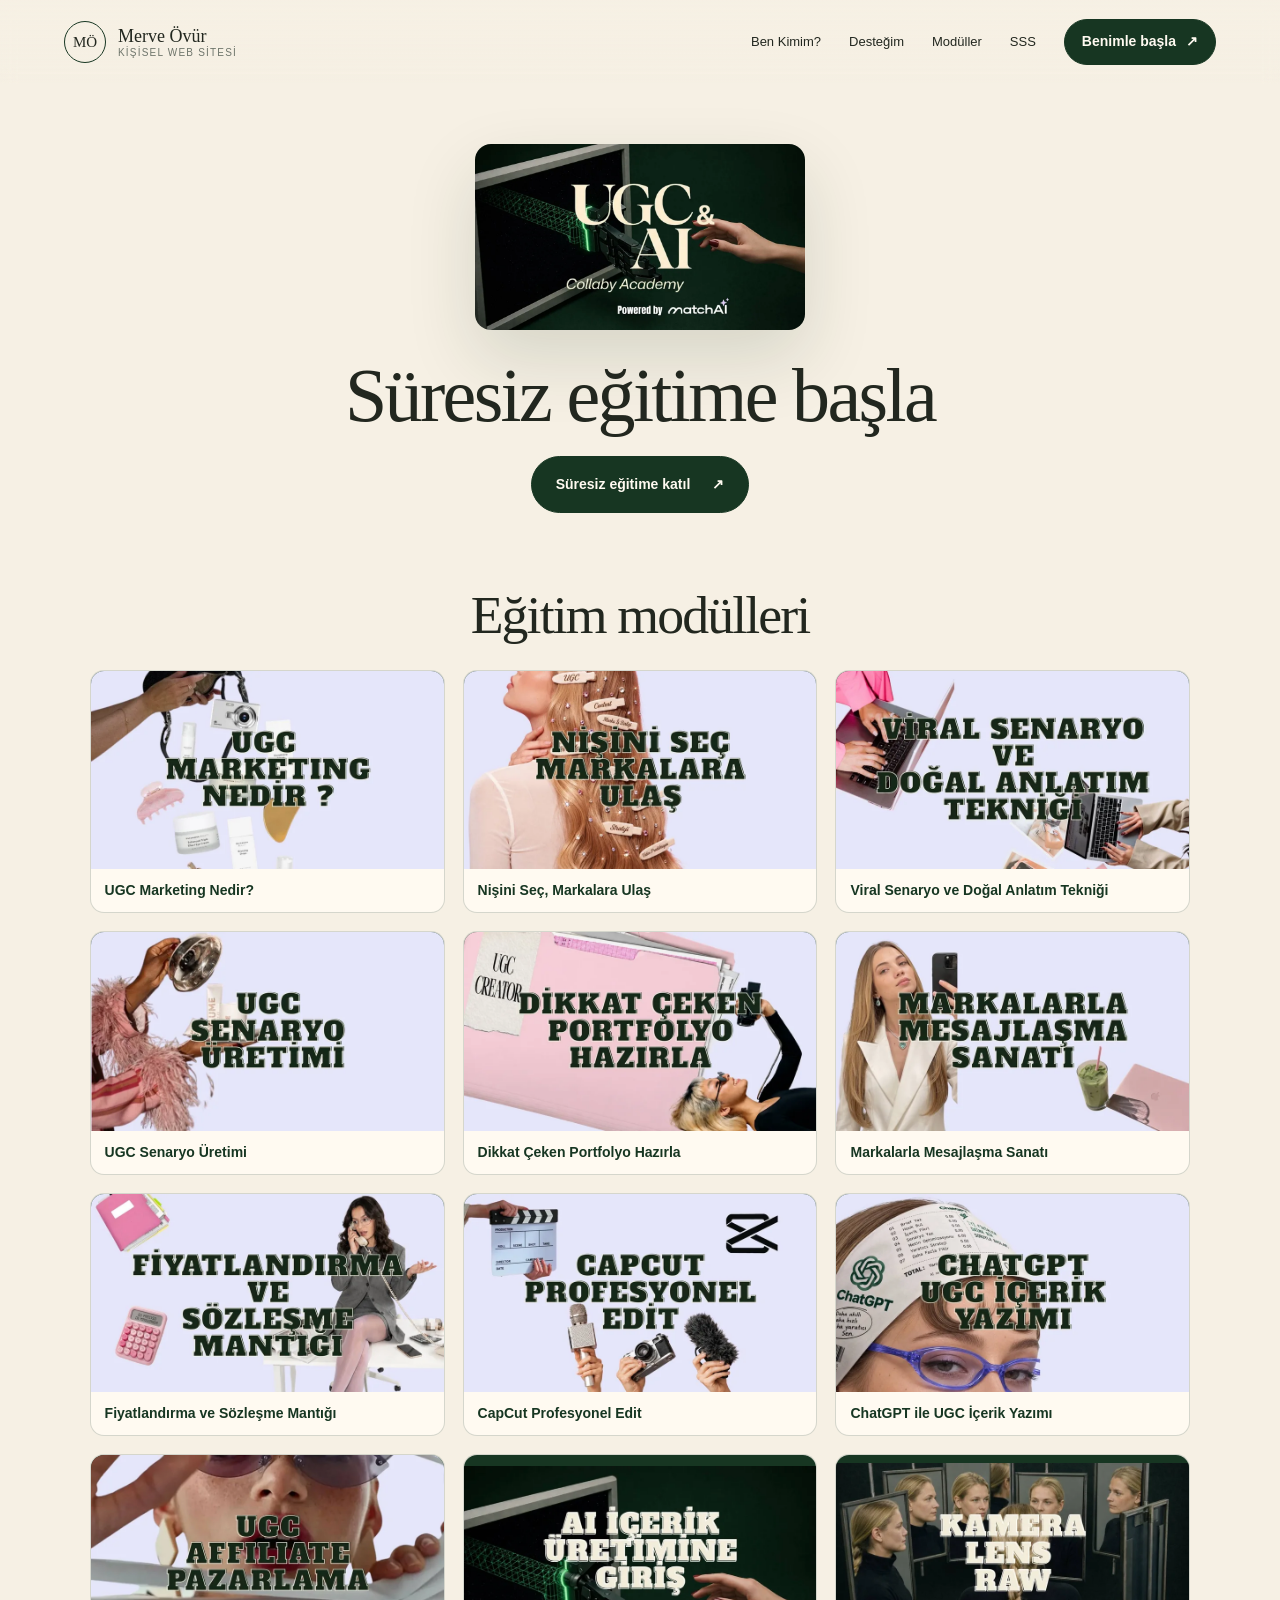
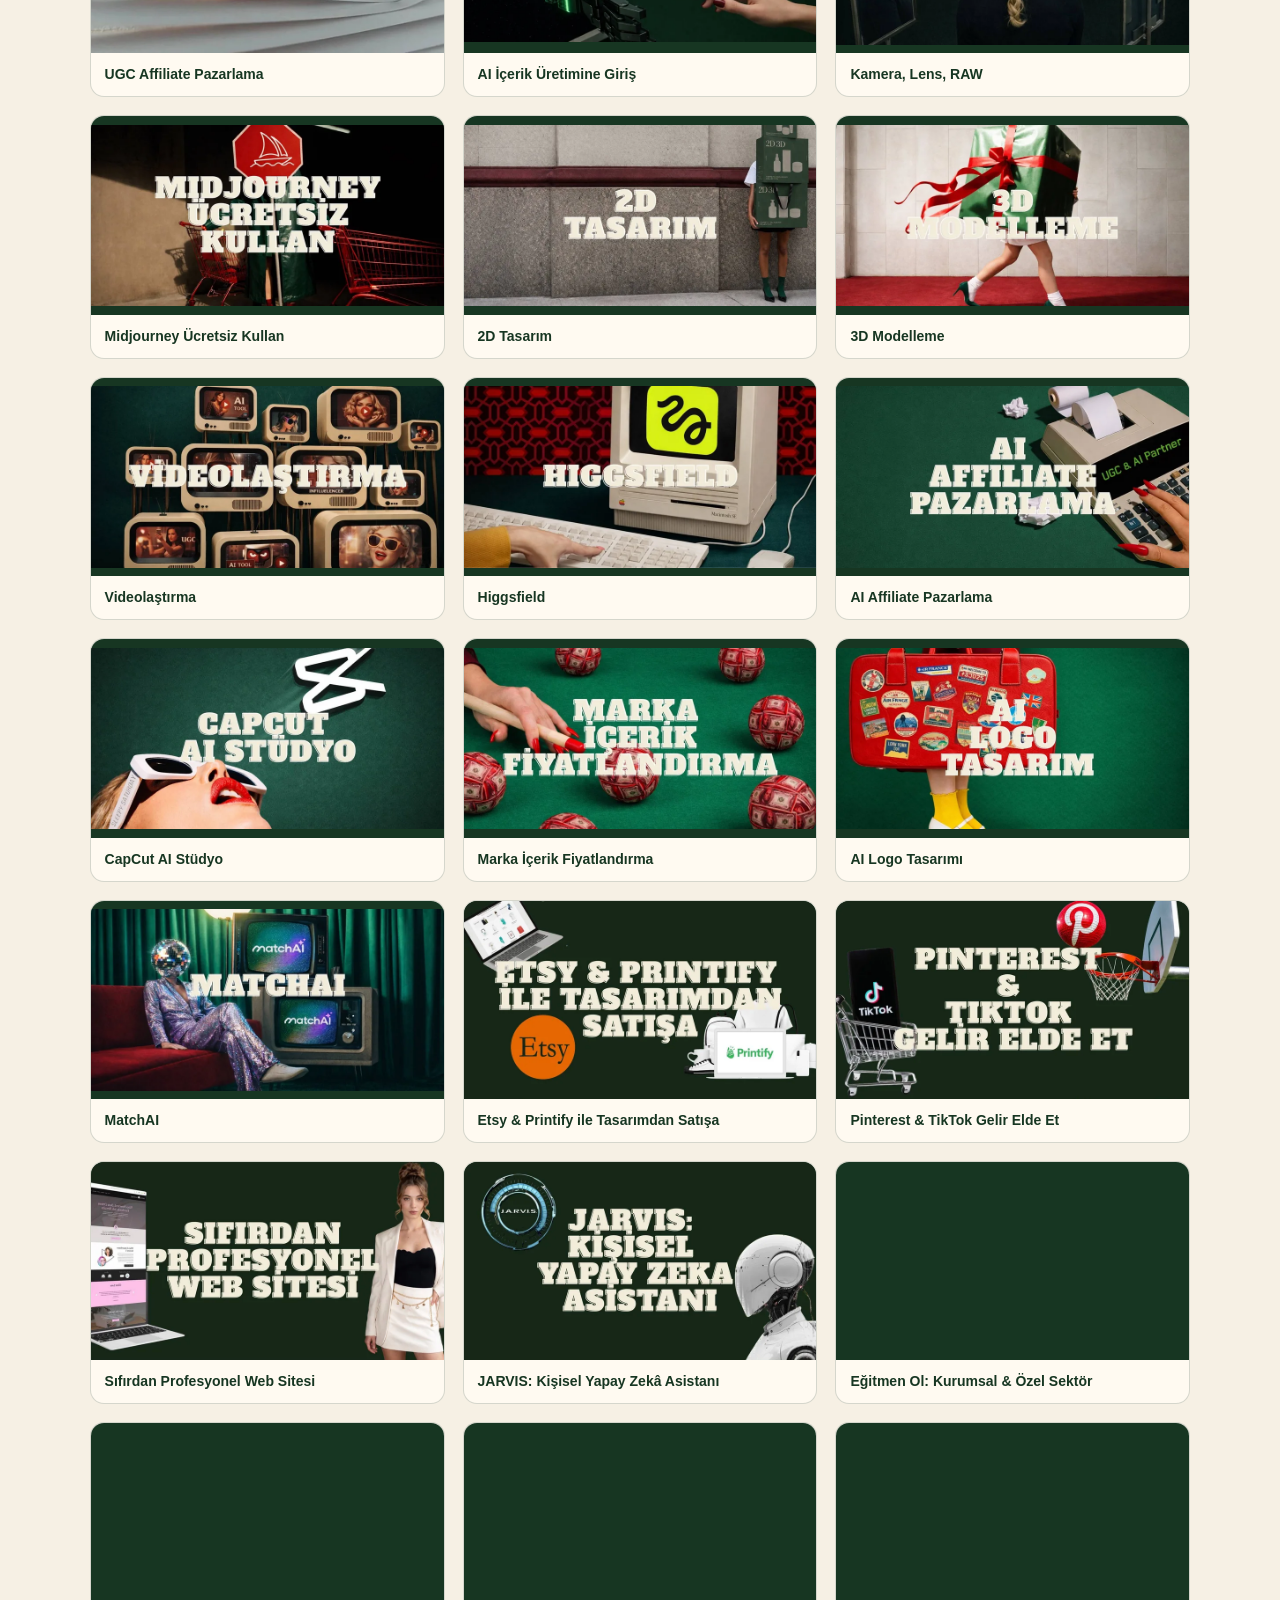
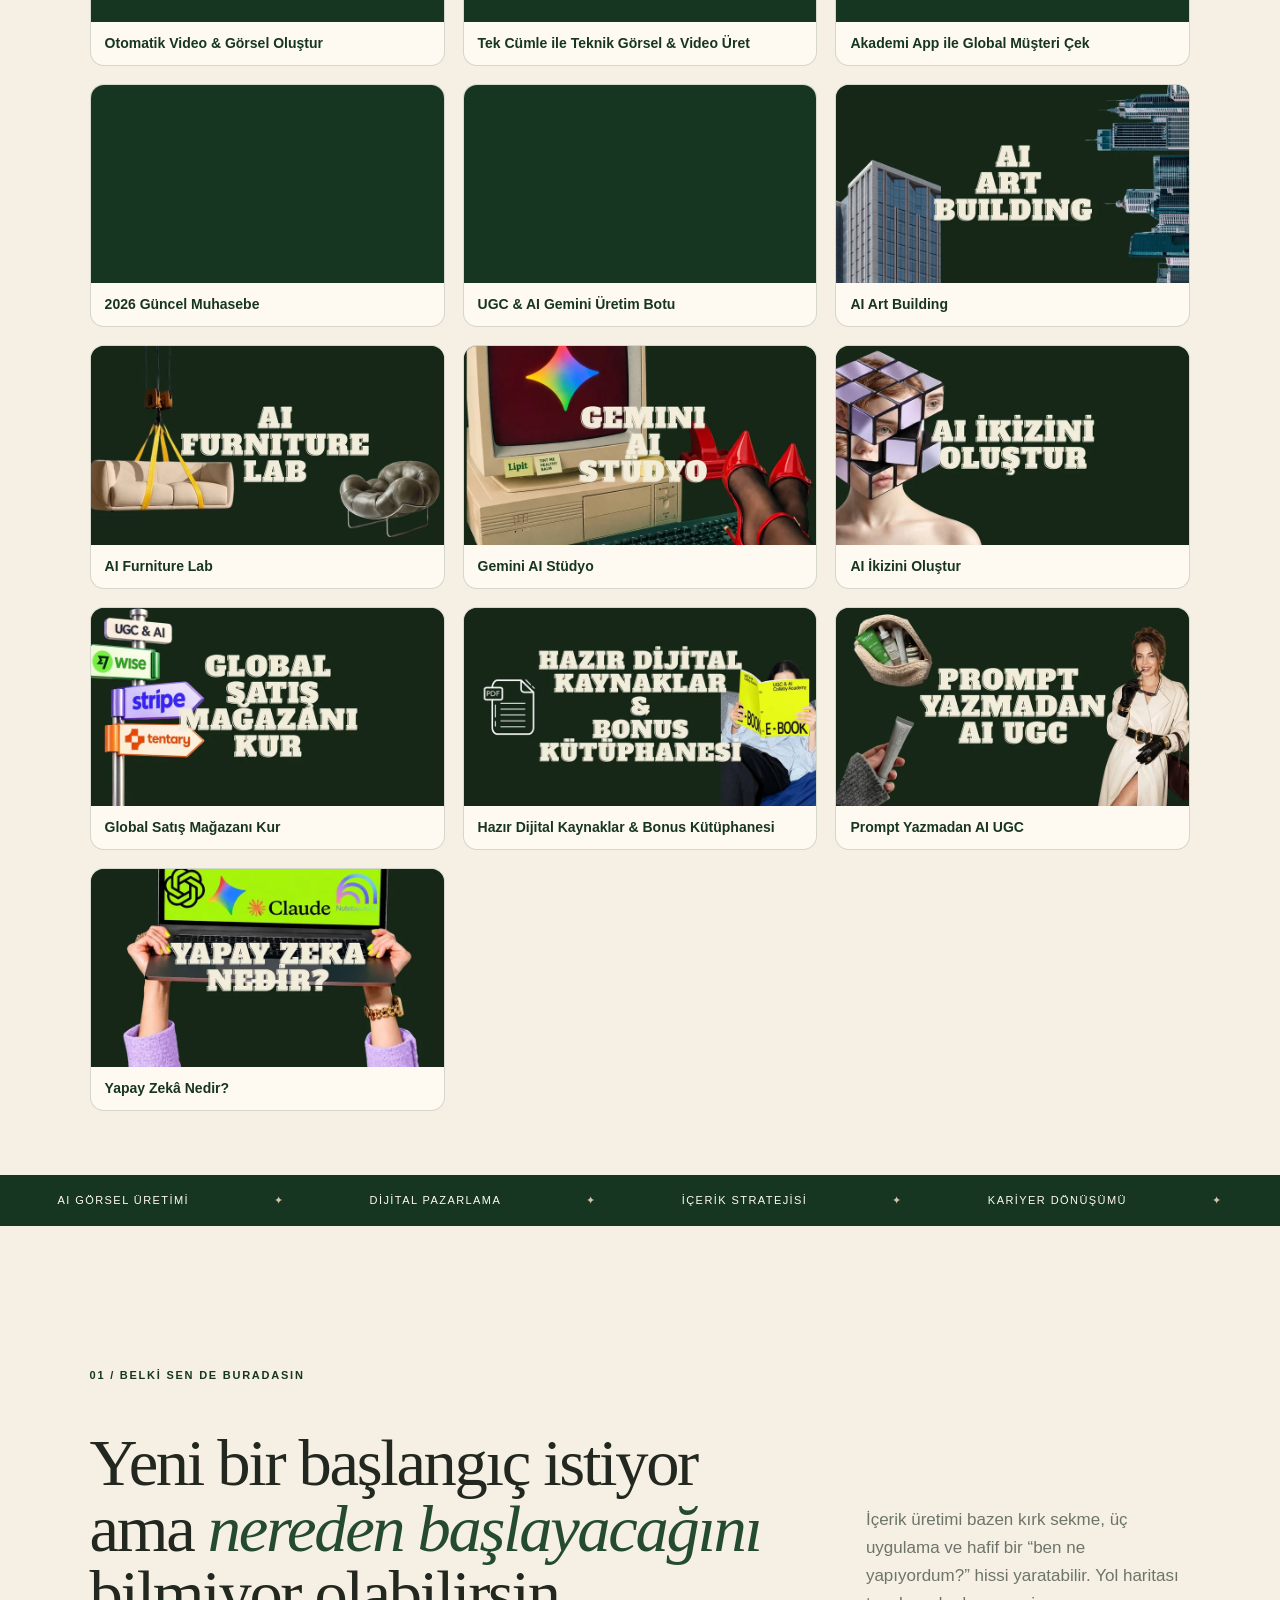
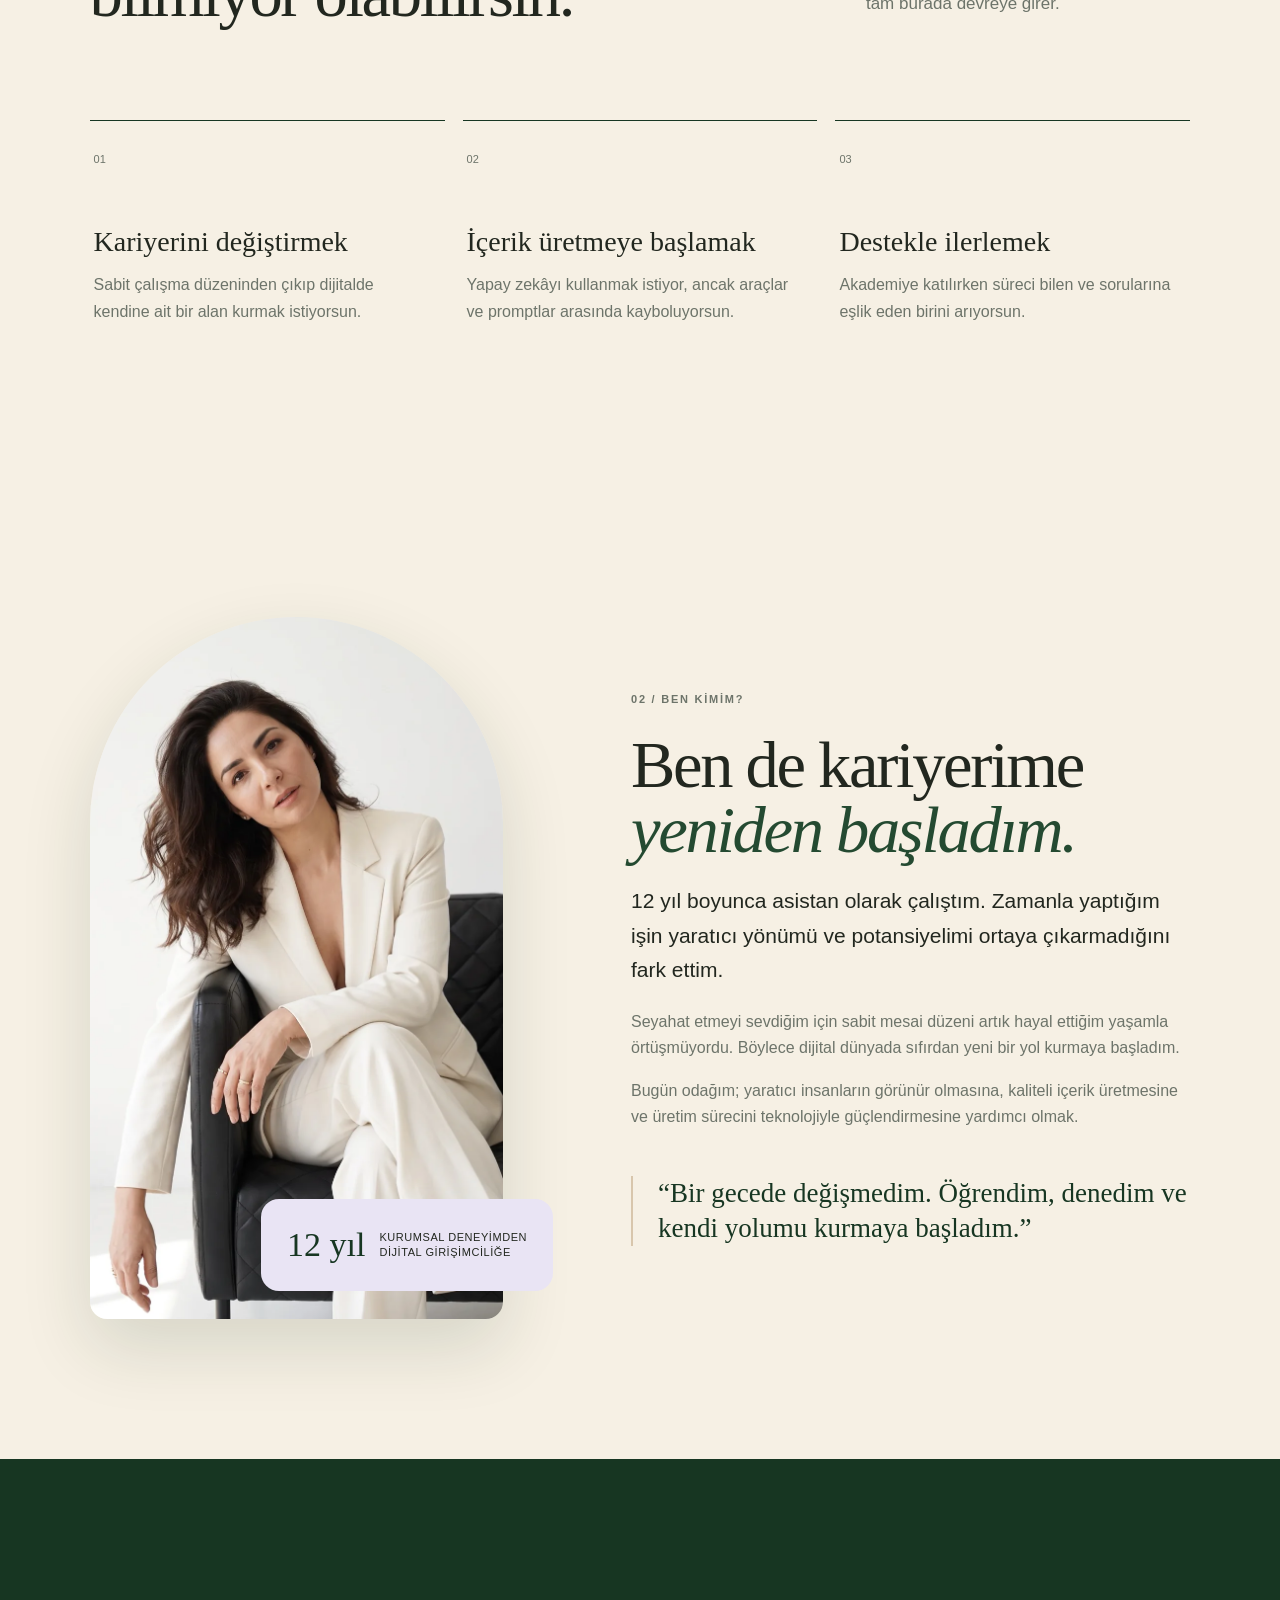
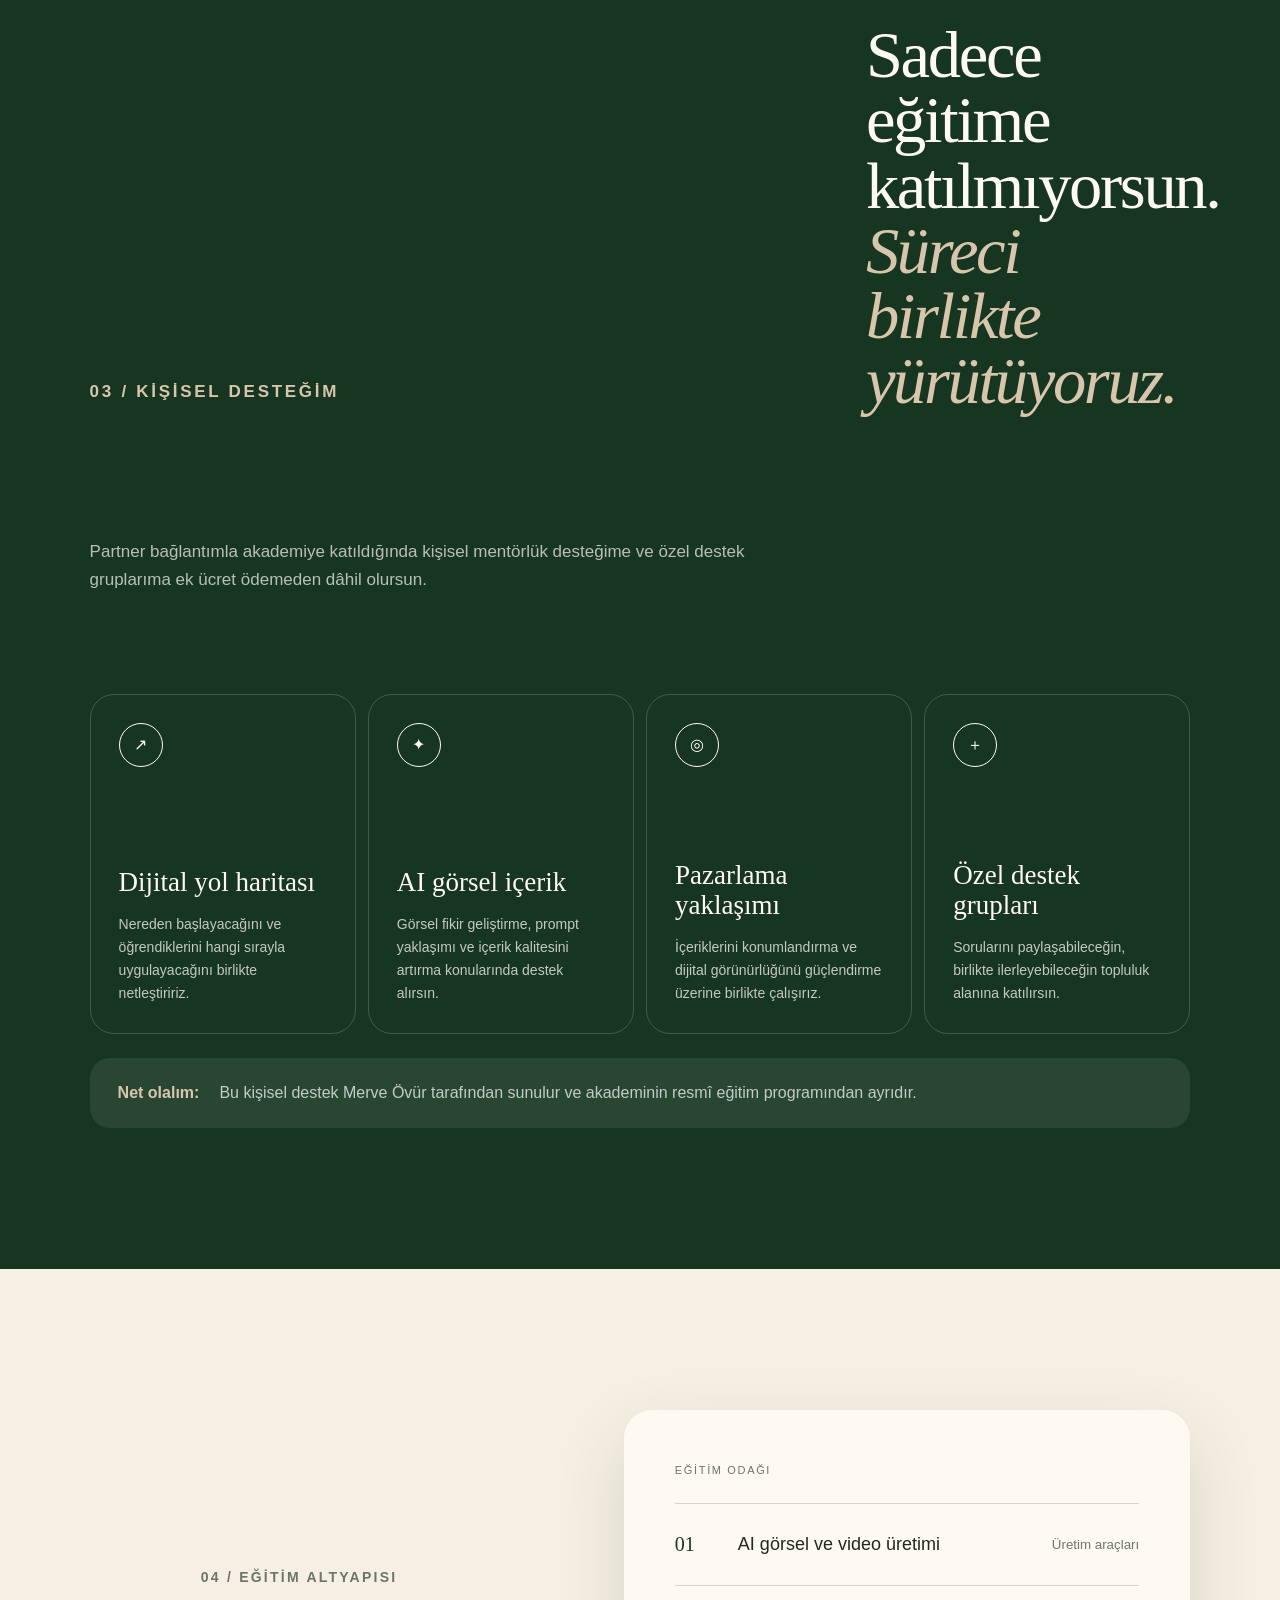
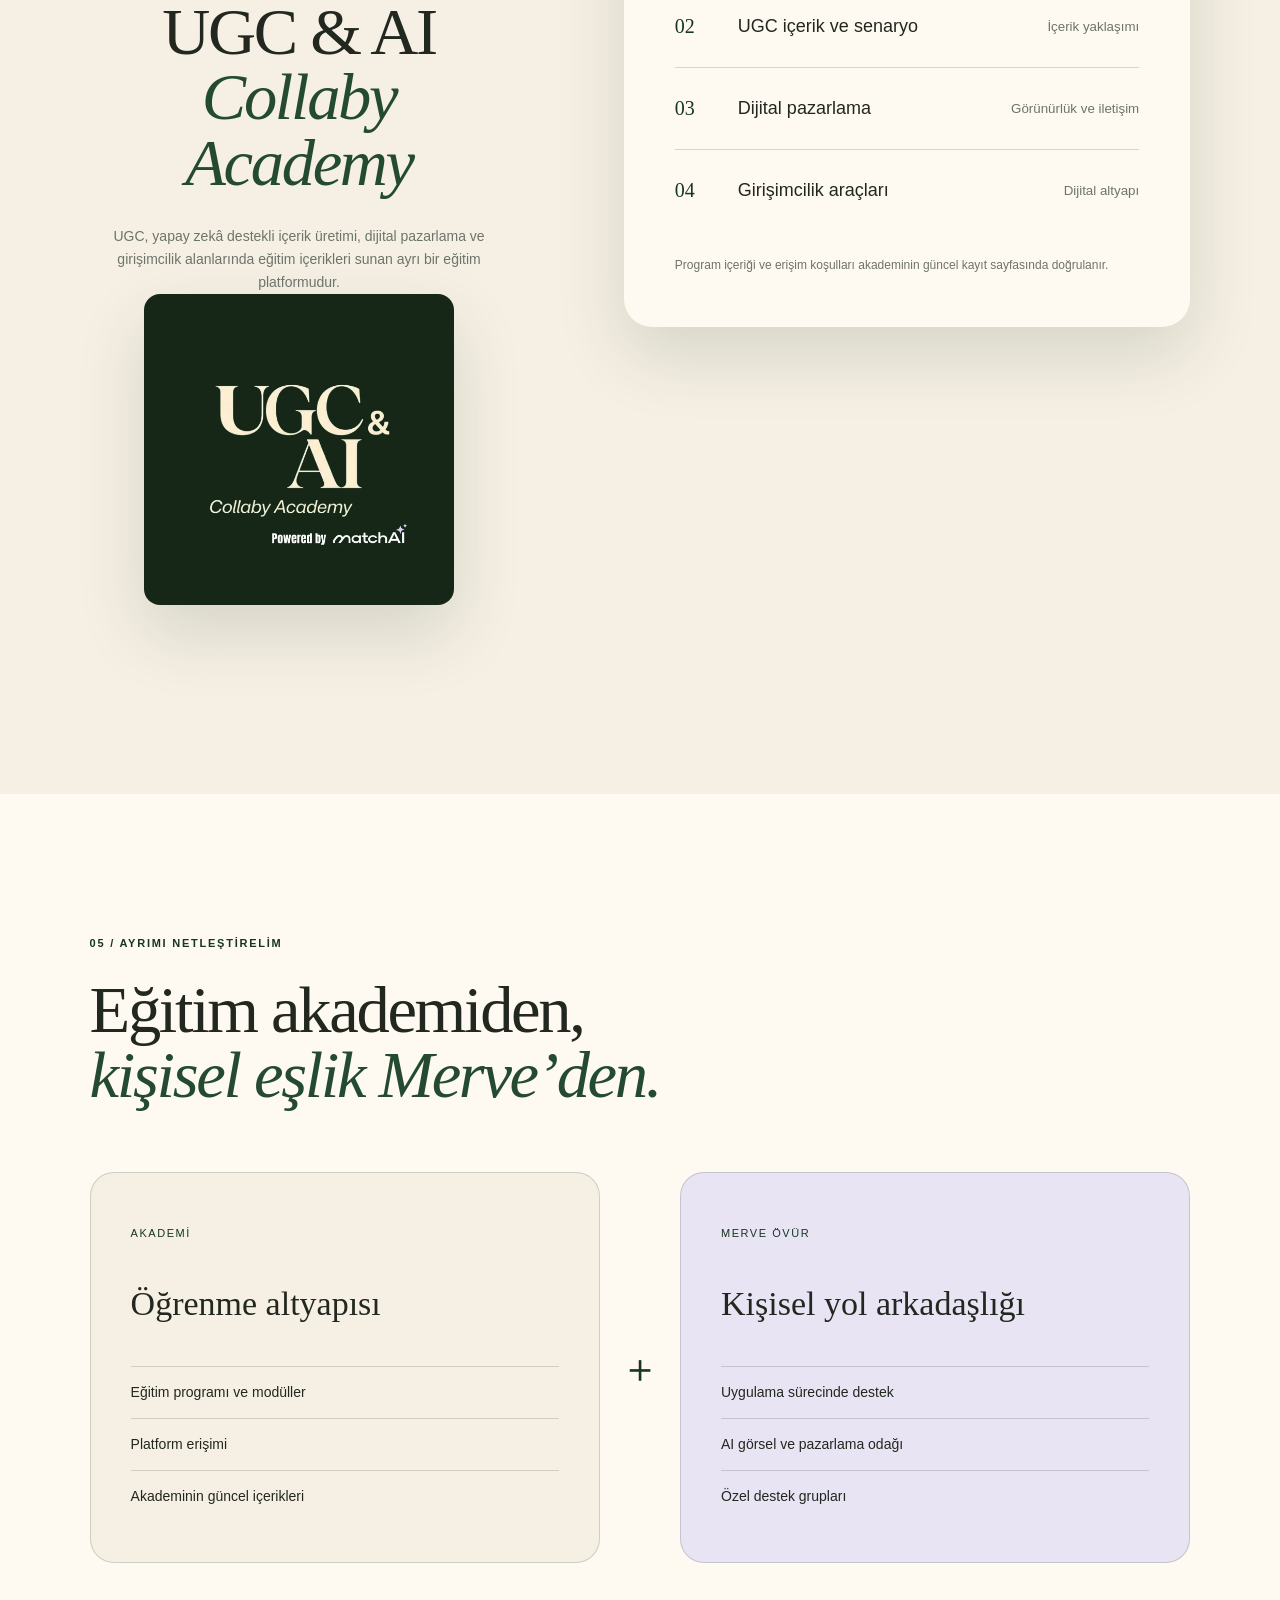
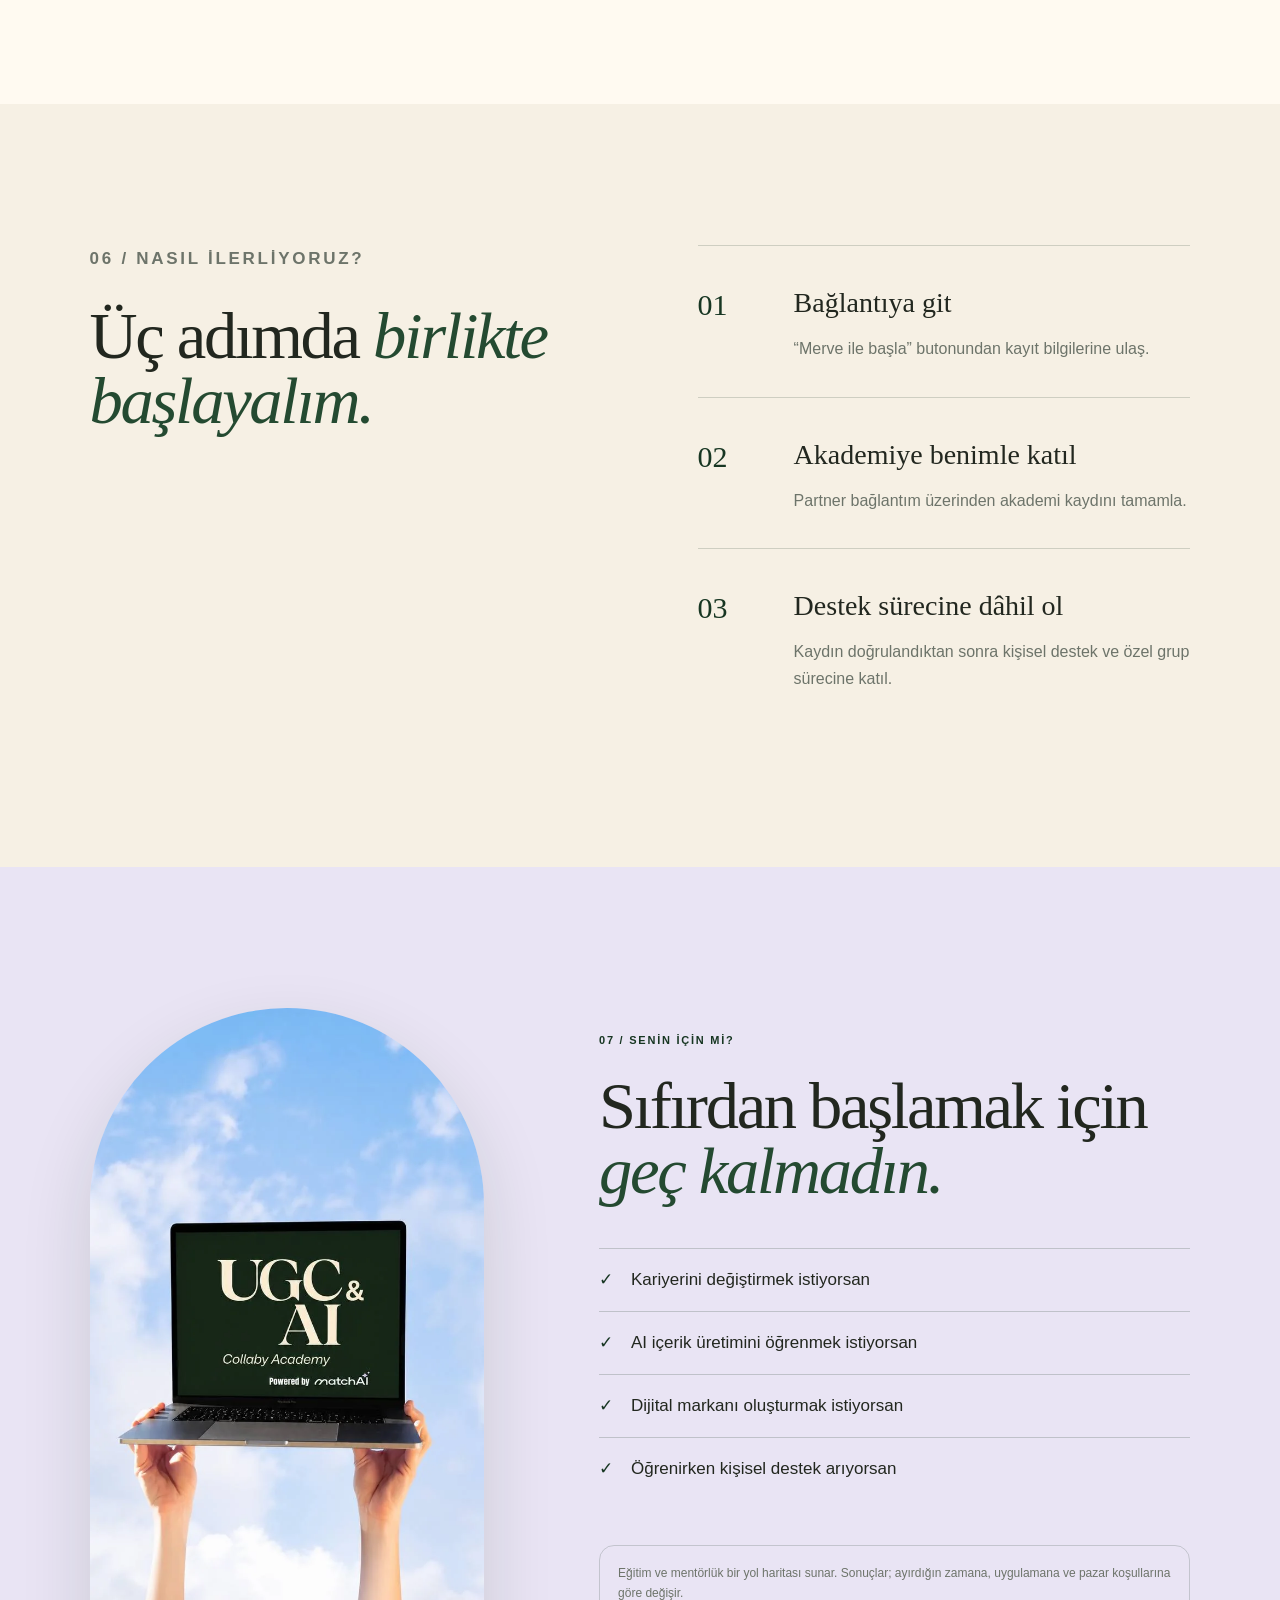
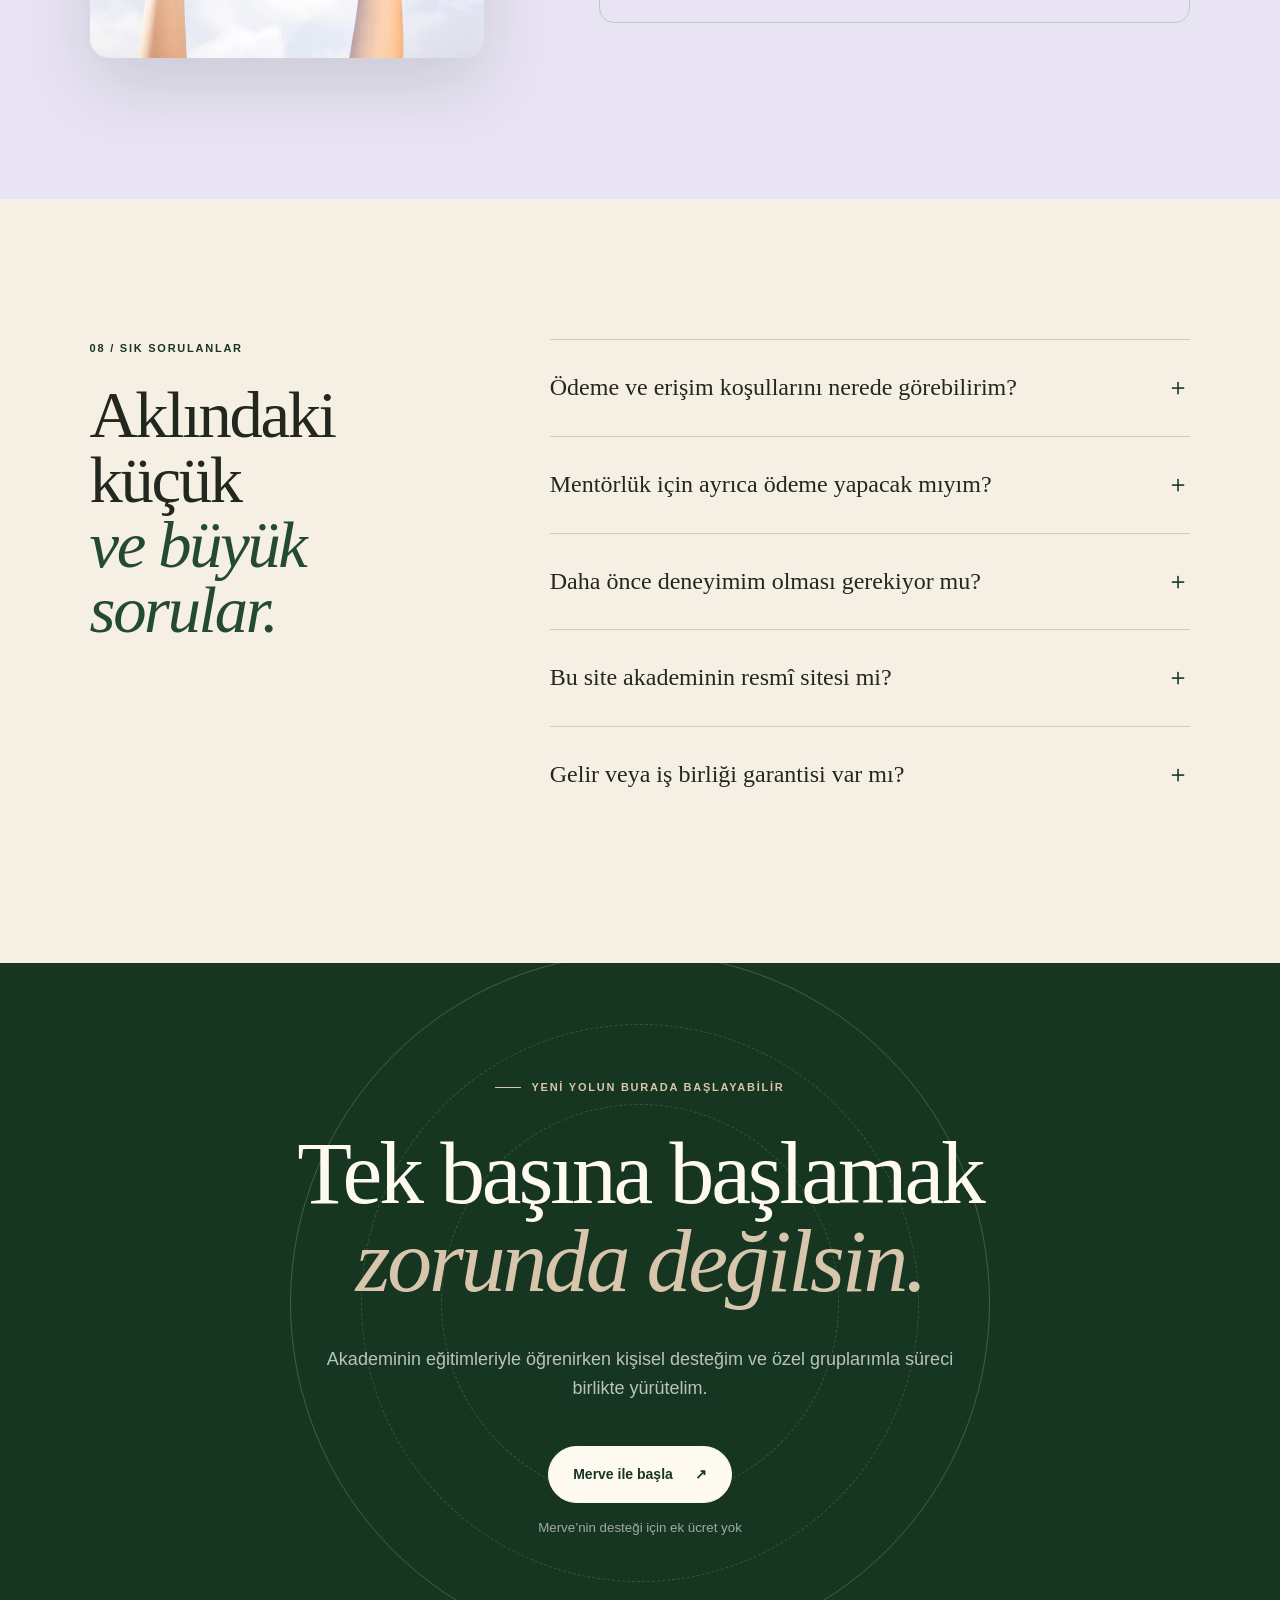
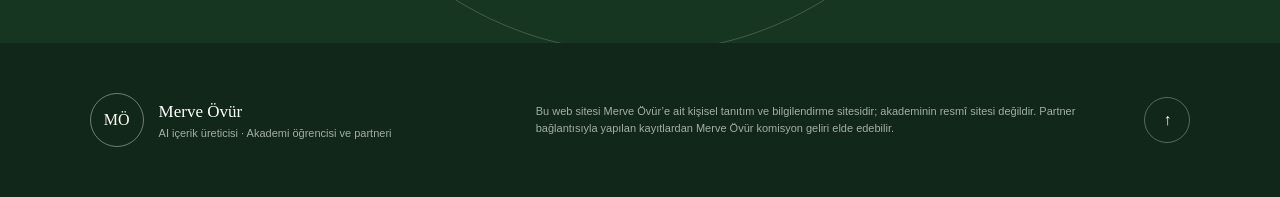
==== commit b8c0d56c: "Remove campaign section from personal website" ====
--- a/index.html
+++ b/index.html
@@ -184,17 +184,6 @@
         <div class="fit-copy reveal"><p class="section-index">07 / Senin için mi?</p><h2 id="fit-title">Sıfırdan başlamak için <em>geç kalmadın.</em></h2><ul class="check-list"><li>Kariyerini değiştirmek istiyorsan</li><li>AI içerik üretimini öğrenmek istiyorsan</li><li>Dijital markanı oluşturmak istiyorsan</li><li>Öğrenirken kişisel destek arıyorsan</li></ul><p class="result-note">Eğitim ve mentörlük bir yol haritası sunar. Sonuçlar; ayırdığın zamana, uygulamana ve pazar koşullarına göre değişir.</p></div>
       </section>
 
-      <section class="section" id="kampanya" aria-labelledby="campaign-title">
-        <p class="section-index">Portfolyo · Pixel People AI Studio</p>
-        <div class="section-heading reveal">
-          <h2 id="campaign-title">Eve Giden <em>Uzun Yol</em></h2>
-          <div>
-            <p>Steve Maiden western çizmelerinden yola çıkarak hazırladığım, dokuz karelik bağımsız yapay zekâ kampanya konsepti.</p>
-            <a class="button" href="https://poetic-croissant-3f37de.netlify.app/">Kampanya sunumunu incele <span aria-hidden="true">↗</span></a>
-          </div>
-        </div>
-      </section>
-
       <section class="faq section" id="sss" aria-labelledby="faq-title">
         <div class="faq-heading reveal"><p class="section-index">08 / Sık sorulanlar</p><h2 id="faq-title">Aklındaki küçük<br /><em>ve büyük sorular.</em></h2></div>
         <div class="accordion" data-accordion>
